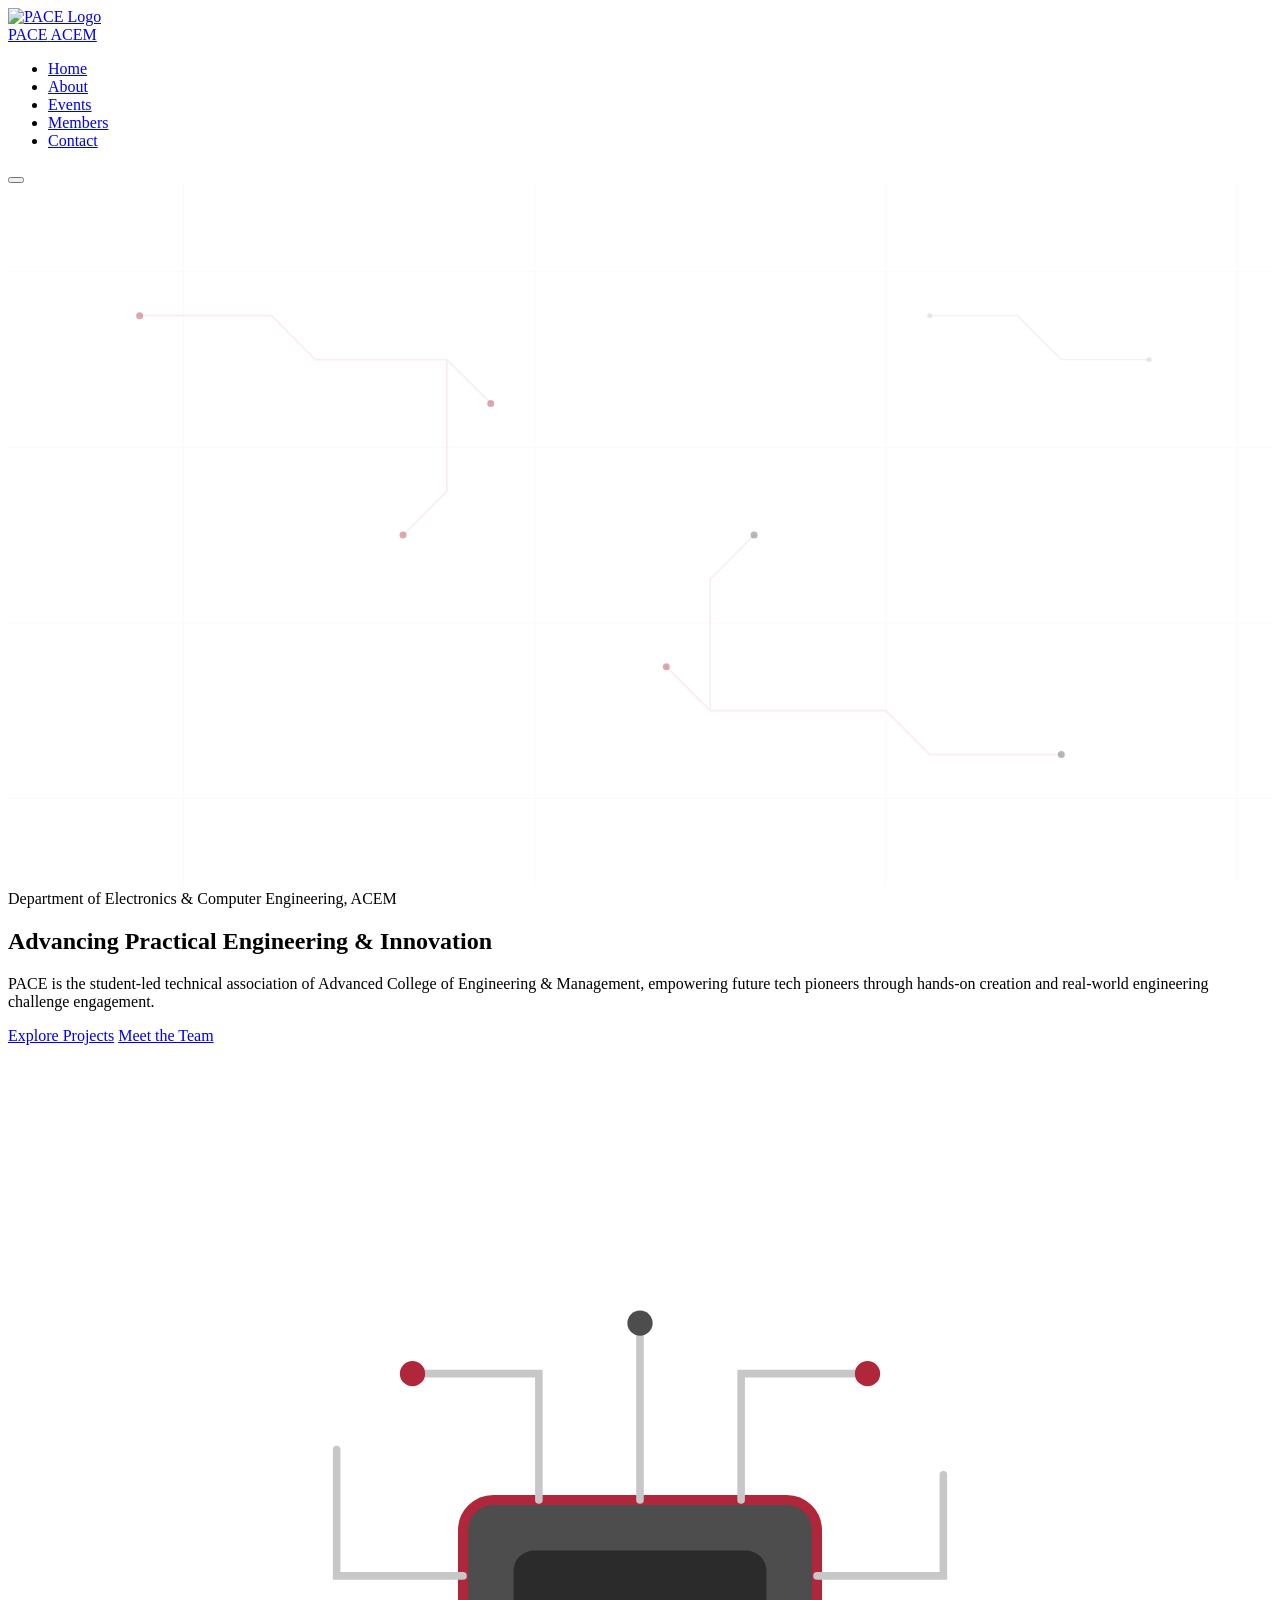
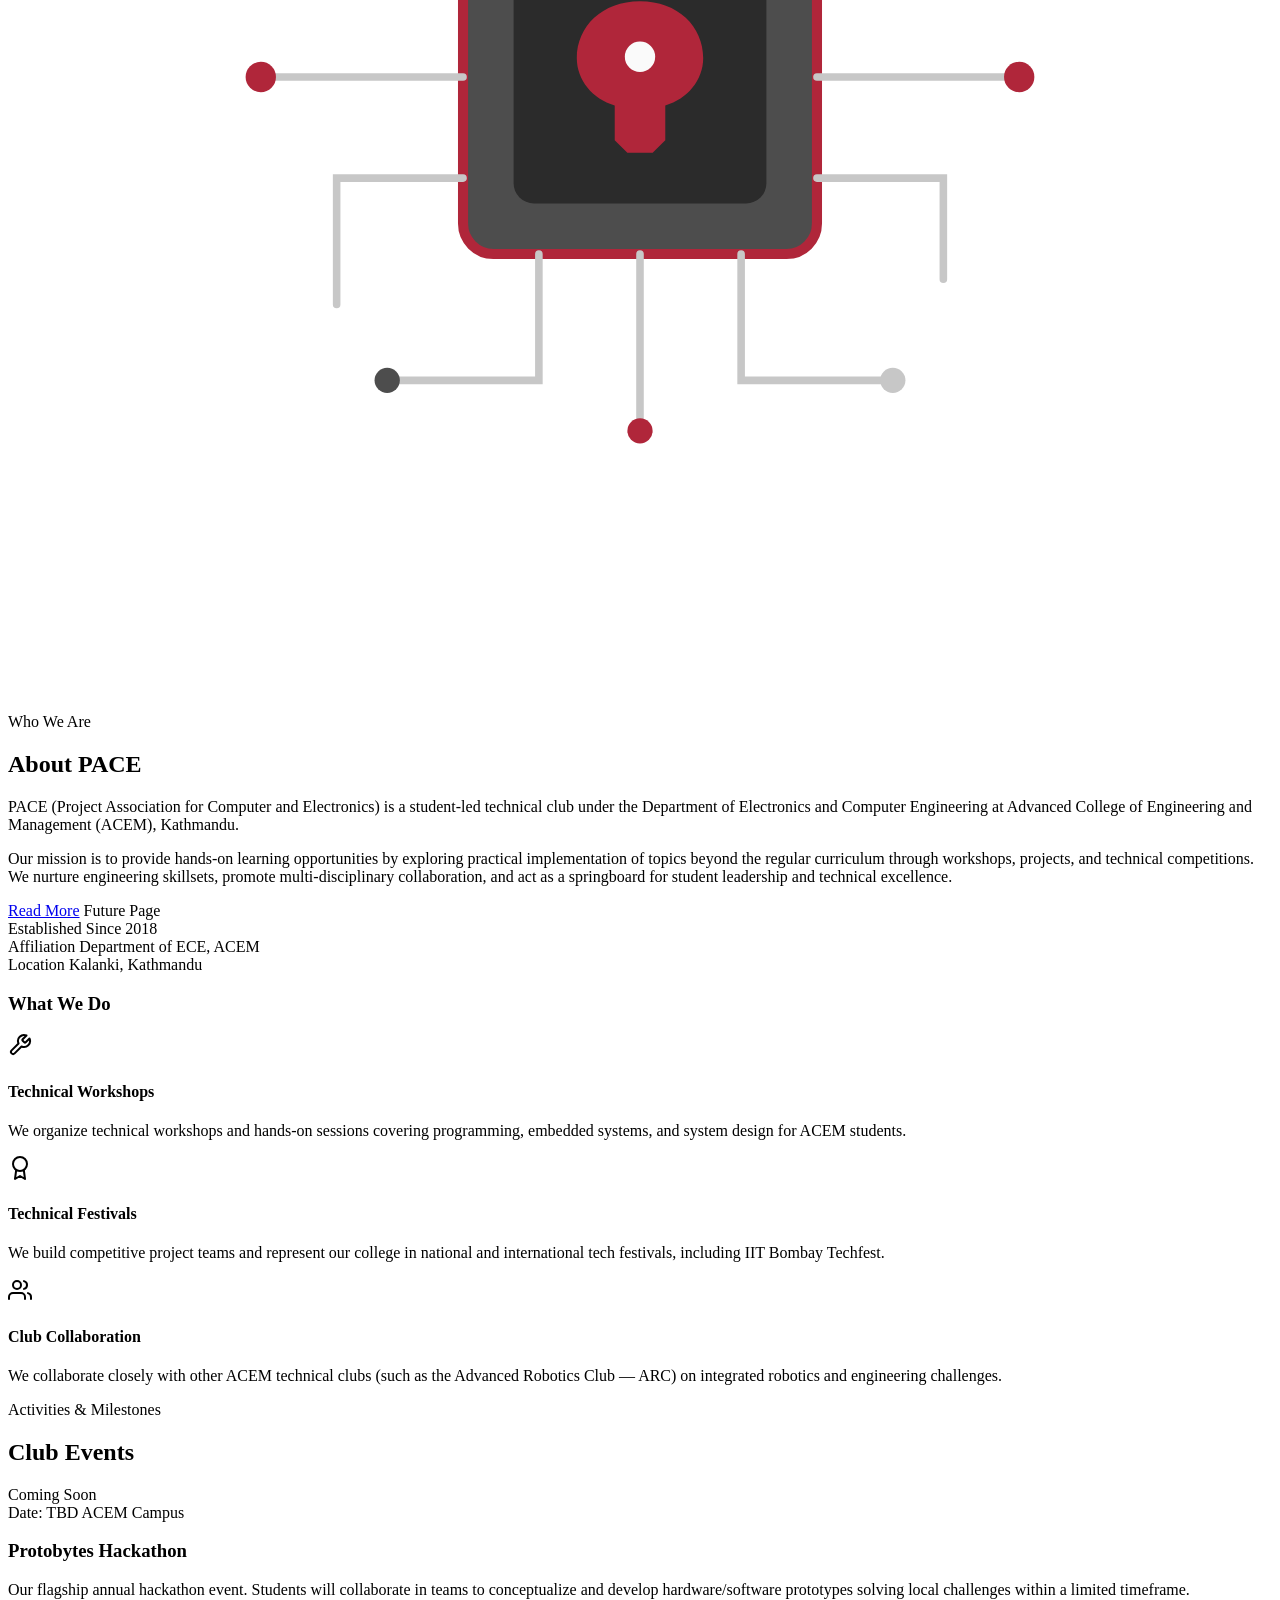
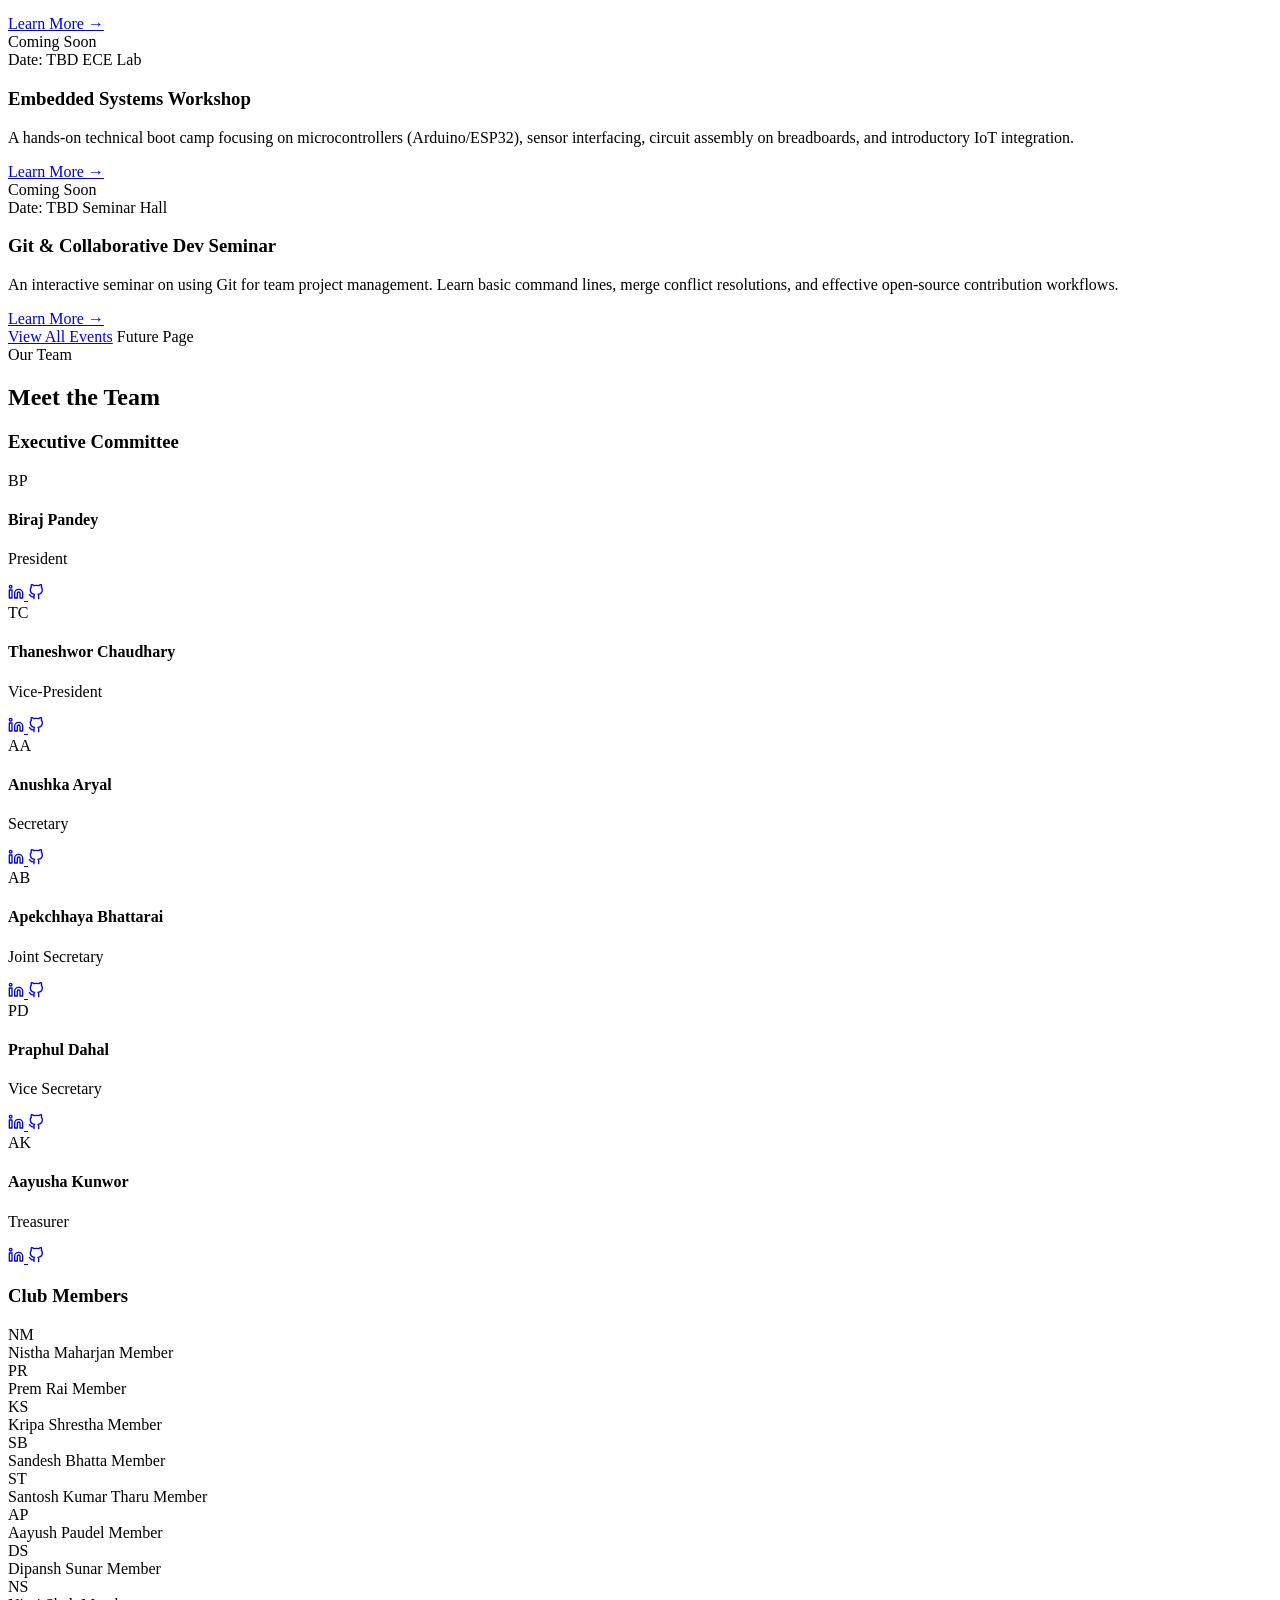
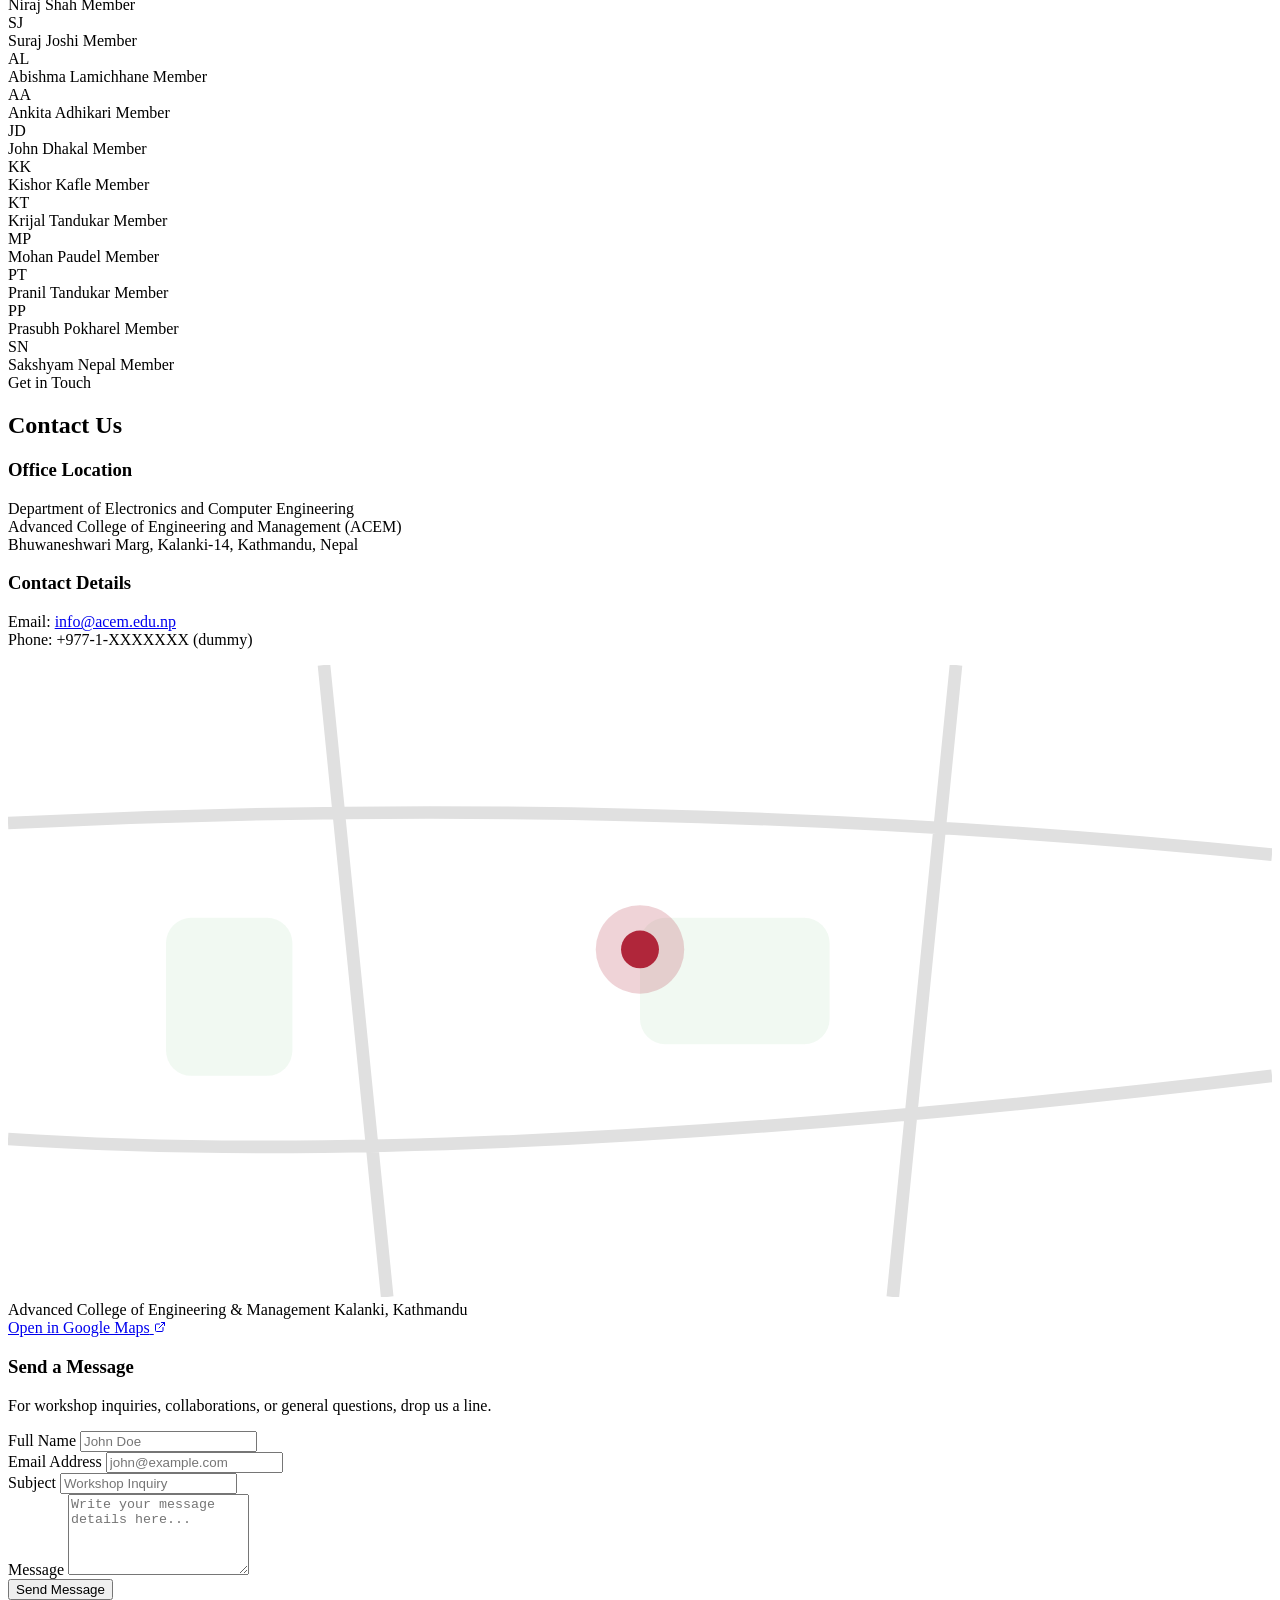
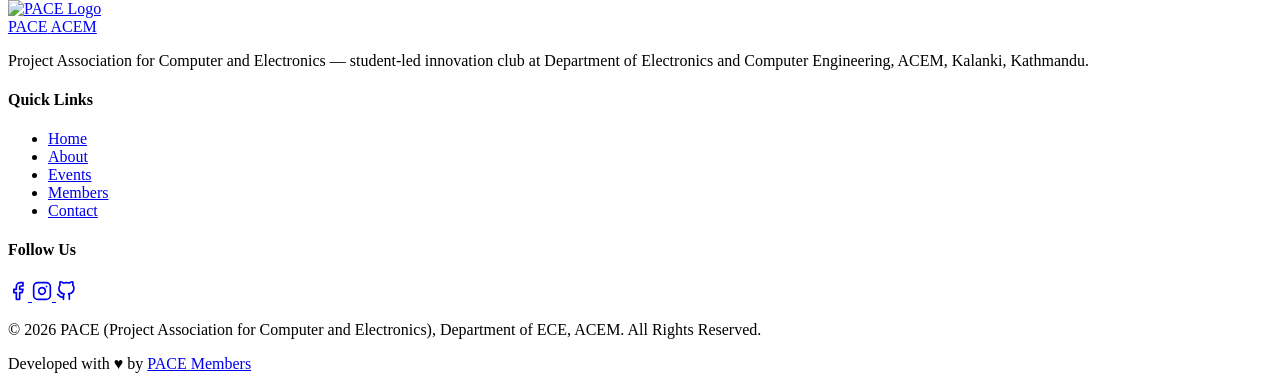
==== index.html @ cd0f7454 "placing the code at root floder" ====
<!DOCTYPE html>
<html lang="en">
<head>
  <meta charset="UTF-8">
  <meta name="viewport" content="width=device-width, initial-scale=1.0">
  <title>PACE — Project Association for Computer and Electronics | ACEM</title>
  
  <!-- SEO Meta Tags -->
  <meta name="description" content="PACE (Project Association for Computer and Electronics) is a student-led technical club under the Department of Electronics and Computer Engineering at Advanced College of Engineering and Management (ACEM), Kalanki, Kathmandu.">
  <meta name="keywords" content="PACE, ACEM, Electronics Club, Computer Club, Tribhuvan University, Engineering Nepal, Kalanki, Student Club, Technical Workshops">
  <meta name="author" content="PACE ACEM">
  
  <!-- Open Graph / Facebook -->
  <meta property="og:type" content="website">
  <meta property="og:url" content="https://acem.edu.np">
  <meta property="og:title" content="PACE — Project Association for Computer and Electronics">
  <meta property="og:description" content="Explore hands-on workshops, engineering projects, and technical competitions by PACE, the ECE student club at Advanced College of Engineering and Management.">
  
  <!-- Google Fonts -->
  <link rel="preconnect" href="https://fonts.googleapis.com">
  <link rel="preconnect" href="https://fonts.gstatic.com" crossorigin>
  <link href="https://fonts.googleapis.com/css2?family=Inter:wght@300;400;500;600;700;800&display=swap" rel="stylesheet">
  
  <!-- Stylesheets -->
  <link rel="stylesheet" href="styles.css">
</head>
<body>

  <!-- 1. Sticky Navigation -->
  <header class="navbar-header">
    <div class="nav-container">
      <a href="#home" class="nav-brand" aria-label="PACE Home">
        <img src="assests/paceofficallogo.png" alt="PACE Logo" class="nav-logo">
        <div class="brand-text">
          <span class="brand-title">PACE</span>
          <span class="brand-subtitle">ACEM</span>
        </div>
      </a>
      
      <!-- Desktop Navigation Menu -->
      <nav class="nav-menu" id="navMenu" aria-label="Main Navigation">
        <ul class="nav-list">
          <li class="nav-item"><a href="#home" class="nav-link active">Home</a></li>
          <li class="nav-item"><a href="#about" class="nav-link">About</a></li>
          <li class="nav-item"><a href="#events" class="nav-link">Events</a></li>
          <li class="nav-item"><a href="#members" class="nav-link">Members</a></li>
          <li class="nav-item"><a href="#contact" class="nav-link">Contact</a></li>
        </ul>
      </nav>

      <!-- Nav CTA & Mobile Hamburger -->
      <div class="nav-actions">
        <button class="hamburger-menu" id="hamburgerBtn" aria-expanded="false" aria-controls="navMenu" aria-label="Toggle menu">
          <span class="bar"></span>
          <span class="bar"></span>
          <span class="bar"></span>
        </button>
      </div>
    </div>
  </header>

  <main>
    <!-- 2. Hero Section -->
    <section id="home" class="hero-section">
      <!-- Subtle Circuit SVG Pattern Background -->
      <div class="hero-bg-pattern" aria-hidden="true">
        <svg xmlns="http://www.w3.org/2000/svg" viewBox="0 0 1440 800" fill="none" class="circuit-svg">
          <!-- Grid Lines -->
          <path d="M 0 100 H 1440 M 0 300 H 1440 M 0 500 H 1440 M 0 700 H 1440" stroke="rgba(77, 77, 77, 0.03)" stroke-width="1"/>
          <path d="M 200 0 V 800 M 600 0 V 800 M 1000 0 V 800 M 1400 0 V 800" stroke="rgba(77, 77, 77, 0.03)" stroke-width="1"/>
          
          <!-- Circuit Board Paths -->
          <path d="M 150 150 L 300 150 L 350 200 L 500 200 L 550 250 M 500 200 L 500 350 L 450 400" stroke="rgba(176, 38, 58, 0.08)" stroke-width="2" stroke-linecap="round"/>
          <path d="M 1200 650 L 1050 650 L 1000 600 L 800 600 L 750 550 M 800 600 L 800 450 L 850 400" stroke="rgba(176, 38, 58, 0.08)" stroke-width="2" stroke-linecap="round"/>
          <path d="M 1050 150 L 1150 150 L 1200 200 L 1300 200" stroke="rgba(77, 77, 77, 0.08)" stroke-width="1.5" stroke-linecap="round"/>
          
          <!-- Circuit Nodes (Dots) -->
          <circle cx="150" cy="150" r="4" fill="#B0263A" opacity="0.4"/>
          <circle cx="550" cy="250" r="4" fill="#B0263A" opacity="0.4"/>
          <circle cx="450" cy="400" r="4" fill="#B0263A" opacity="0.4"/>
          <circle cx="1200" cy="650" r="4" fill="#4D4D4D" opacity="0.4"/>
          <circle cx="750" cy="550" r="4" fill="#B0263A" opacity="0.4"/>
          <circle cx="850" cy="400" r="4" fill="#4D4D4D" opacity="0.4"/>
          <circle cx="1050" cy="150" r="3" fill="#C7C7C7" opacity="0.4"/>
          <circle cx="1300" cy="200" r="3" fill="#C7C7C7" opacity="0.4"/>
        </svg>
      </div>

      <div class="container hero-container">
        <div class="hero-content">
          <div class="hero-badge">Department of Electronics &amp; Computer Engineering, ACEM</div>
          <h1 class="hero-title">Advancing Practical Engineering &amp; Innovation</h1>
          <p class="hero-subtitle">PACE is the student-led technical association of Advanced College of Engineering &amp; Management, empowering future tech pioneers through hands-on creation and real-world engineering challenge engagement.</p>
          
          <div class="hero-actions">
            <a href="#events" class="btn btn-primary">Explore Projects</a>
            <a href="#members" class="btn btn-secondary">Meet the Team</a>
          </div>
        </div>
        
        <div class="hero-visual" aria-hidden="true">
          <!-- Sleek minimalist circuit element illustration -->
          <div class="circuit-board-wrapper">
            <svg viewBox="0 0 500 500" fill="none" class="interactive-circuit">
              <!-- Central chip -->
              <rect x="180" y="180" width="140" height="140" rx="12" fill="#4D4D4D" stroke="#B0263A" stroke-width="4"/>
              <rect x="200" y="200" width="100" height="100" rx="8" fill="#2B2B2B"/>
              
              <!-- Core icon (Abstract Neuron inside Chip) -->
              <path d="M 250 220 C 235 220 225 230 225 242.5 C 225 251.25 231.25 258.75 240 261.25 L 240 275 L 245 280 H 255 L 260 275 L 260 261.25 C 268.75 258.75 275 251.25 275 242.5 C 275 230 265 220 250 220 Z" fill="#B0263A"/>
              <circle cx="250" cy="242" r="6" fill="#FAFAFA"/>
              
              <!-- Pins & Connections -->
              <g stroke="#C7C7C7" stroke-width="3" stroke-linecap="round">
                <!-- Top Pins -->
                <path d="M 210 180 V 130 H 160"/>
                <path d="M 250 180 V 110"/>
                <path d="M 290 180 V 130 H 340"/>
                <!-- Bottom Pins -->
                <path d="M 210 320 V 370 H 150"/>
                <path d="M 250 320 V 390"/>
                <path d="M 290 320 V 370 H 350"/>
                <!-- Left Pins -->
                <path d="M 180 210 H 130 V 160"/>
                <path d="M 180 250 H 100"/>
                <path d="M 180 290 H 130 V 340"/>
                <!-- Right Pins -->
                <path d="M 320 210 H 370 V 170"/>
                <path d="M 320 250 H 400"/>
                <path d="M 320 290 H 370 V 330"/>
              </g>
              
              <!-- Terminal Nodes -->
              <circle cx="160" cy="130" r="5" fill="#B0263A"/>
              <circle cx="250" cy="110" r="5" fill="#4D4D4D"/>
              <circle cx="340" cy="130" r="5" fill="#B0263A"/>
              <circle cx="150" cy="370" r="5" fill="#4D4D4D"/>
              <circle cx="250" cy="390" r="5" fill="#B0263A"/>
              <circle cx="350" cy="370" r="5" fill="#C7C7C7"/>
              
              <circle cx="100" cy="250" r="6" fill="#B0263A"/>
              <circle cx="400" cy="250" r="6" fill="#B0263A"/>
            </svg>
          </div>
        </div>
      </div>
    </section>

    <!-- 3. About Section -->
    <section id="about" class="about-section">
      <div class="container">
        <div class="section-header">
          <span class="section-tag">Who We Are</span>
          <h2 class="section-title">About PACE</h2>
          <div class="section-divider"></div>
        </div>
        
        <div class="about-content">
          <div class="about-text-wrapper">
            <p class="about-lead">
              PACE (Project Association for Computer and Electronics) is a student-led technical club under the Department of Electronics and Computer Engineering at Advanced College of Engineering and Management (ACEM), Kathmandu.
            </p>
            <p class="about-body">
              Our mission is to provide hands-on learning opportunities by exploring practical implementation of topics beyond the regular curriculum through workshops, projects, and technical competitions. We nurture engineering skillsets, promote multi-disciplinary collaboration, and act as a springboard for student leadership and technical excellence.
            </p>
            <div class="about-cta-container">
              <!-- About Read More button (Future Page) -->
              <!-- TODO: wire up later to redirect to a dedicated About page -->
              <a href="#about" class="btn btn-outline disabled-placeholder" aria-label="Read more about PACE (Coming Soon)">Read More</a>
              <span class="placeholder-tag">Future Page</span>
            </div>
          </div>
          
          <div class="about-meta-box">
            <div class="meta-item">
              <span class="meta-label">Established</span>
              <span class="meta-value">Since 2018</span>
            </div>
            <div class="meta-item">
              <span class="meta-label">Affiliation</span>
              <span class="meta-value">Department of ECE, ACEM</span>
            </div>
            <div class="meta-item">
              <span class="meta-label">Location</span>
              <span class="meta-value">Kalanki, Kathmandu</span>
            </div>
          </div>
        </div>

        <h3 class="subsection-title">What We Do</h3>
        <div class="services-grid">
          <!-- Card 1 -->
          <div class="service-card">
            <div class="card-icon-wrapper" aria-hidden="true">
              <svg xmlns="http://www.w3.org/2000/svg" width="24" height="24" viewBox="0 0 24 24" fill="none" stroke="currentColor" stroke-width="2" stroke-linecap="round" stroke-linejoin="round" class="feather-tool"><path d="M14.7 6.3a1 1 0 0 0 0 1.4l1.6 1.6a1 1 0 0 0 1.4 0l3.77-3.77a6 6 0 0 1-7.94 7.94l-6.91 6.91a2.12 2.12 0 0 1-3-3l6.91-6.91a6 6 0 0 1 7.94-7.94l-3.76 3.76z"></path></svg>
            </div>
            <h4 class="service-card-title">Technical Workshops</h4>
            <p class="service-card-text">We organize technical workshops and hands-on sessions covering programming, embedded systems, and system design for ACEM students.</p>
          </div>
          
          <!-- Card 2 -->
          <div class="service-card">
            <div class="card-icon-wrapper" aria-hidden="true">
              <svg xmlns="http://www.w3.org/2000/svg" width="24" height="24" viewBox="0 0 24 24" fill="none" stroke="currentColor" stroke-width="2" stroke-linecap="round" stroke-linejoin="round" class="feather-award"><circle cx="12" cy="8" r="7"></circle><polyline points="8.21 13.89 7 23 12 20 17 23 15.79 13.88"></polyline></svg>
            </div>
            <h4 class="service-card-title">Technical Festivals</h4>
            <p class="service-card-text">We build competitive project teams and represent our college in national and international tech festivals, including IIT Bombay Techfest.</p>
          </div>
          
          <!-- Card 3 -->
          <div class="service-card">
            <div class="card-icon-wrapper" aria-hidden="true">
              <svg xmlns="http://www.w3.org/2000/svg" width="24" height="24" viewBox="0 0 24 24" fill="none" stroke="currentColor" stroke-width="2" stroke-linecap="round" stroke-linejoin="round" class="feather-users"><path d="M17 21v-2a4 4 0 0 0-4-4H5a4 4 0 0 0-4 4v2"></path><circle cx="9" cy="7" r="4"></circle><path d="M23 21v-2a4 4 0 0 0-3-3.87"></path><path d="M16 3.13a4 4 0 0 1 0 7.75"></path></svg>
            </div>
            <h4 class="service-card-title">Club Collaboration</h4>
            <p class="service-card-text">We collaborate closely with other ACEM technical clubs (such as the Advanced Robotics Club — ARC) on integrated robotics and engineering challenges.</p>
          </div>
        </div>
      </div>
    </section>

    <!-- 4. Events Section -->
    <section id="events" class="events-section">
      <div class="container">
        <div class="section-header">
          <span class="section-tag">Activities &amp; Milestones</span>
          <h2 class="section-title">Club Events</h2>
          <div class="section-divider"></div>
        </div>
        
        <div class="events-grid">
          <!-- Event 1 (Placeholder) -->
          <div class="event-card">
            <div class="event-status-tag">Coming Soon</div>
            <div class="event-card-content">
              <div class="event-meta">
                <span class="event-date">Date: TBD</span>
                <span class="event-location">ACEM Campus</span>
              </div>
              <h3 class="event-title">Protobytes Hackathon</h3>
              <p class="event-desc">Our flagship annual hackathon event. Students will collaborate in teams to conceptualize and develop hardware/software prototypes solving local challenges within a limited timeframe.</p>
              
              <!-- Event Learn More (Placeholder) -->
              <!-- TODO: wire up later -->
              <a href="#events" class="btn btn-text-link disabled-placeholder" aria-label="Learn more about Protobytes Hackathon (Coming Soon)">Learn More &rarr;</a>
            </div>
          </div>
          
          <!-- Event 2 (Placeholder) -->
          <div class="event-card">
            <div class="event-status-tag">Coming Soon</div>
            <div class="event-card-content">
              <div class="event-meta">
                <span class="event-date">Date: TBD</span>
                <span class="event-location">ECE Lab</span>
              </div>
              <h3 class="event-title">Embedded Systems Workshop</h3>
              <p class="event-desc">A hands-on technical boot camp focusing on microcontrollers (Arduino/ESP32), sensor interfacing, circuit assembly on breadboards, and introductory IoT integration.</p>
              
              <!-- Event Learn More (Placeholder) -->
              <!-- TODO: wire up later -->
              <a href="#events" class="btn btn-text-link disabled-placeholder" aria-label="Learn more about Embedded Systems Workshop (Coming Soon)">Learn More &rarr;</a>
            </div>
          </div>
          
          <!-- Event 3 (Placeholder) -->
          <div class="event-card">
            <div class="event-status-tag">Coming Soon</div>
            <div class="event-card-content">
              <div class="event-meta">
                <span class="event-date">Date: TBD</span>
                <span class="event-location">Seminar Hall</span>
              </div>
              <h3 class="event-title">Git &amp; Collaborative Dev Seminar</h3>
              <p class="event-desc">An interactive seminar on using Git for team project management. Learn basic command lines, merge conflict resolutions, and effective open-source contribution workflows.</p>
              
              <!-- Event Learn More (Placeholder) -->
              <!-- TODO: wire up later -->
              <a href="#events" class="btn btn-text-link disabled-placeholder" aria-label="Learn more about Git Seminar (Coming Soon)">Learn More &rarr;</a>
            </div>
          </div>
        </div>
        
        <div class="events-footer-cta">
          <!-- View All Events button (Future Page) -->
          <!-- TODO: wire up later to redirect to a dedicated Events page -->
          <a href="#events" class="btn btn-outline disabled-placeholder" aria-label="View all events (Coming Soon)">View All Events</a>
          <span class="placeholder-tag">Future Page</span>
        </div>
      </div>
    </section>

    <!-- 5. Members Section -->
    <section id="members" class="members-section">
      <div class="container">
        <div class="section-header">
          <span class="section-tag">Our Team</span>
          <h2 class="section-title">Meet the Team</h2>
          <div class="section-divider"></div>
        </div>

        <h3 class="team-subheading">Executive Committee</h3>
        <div class="executive-grid">
          <!-- President -->
          <div class="team-card exec-card">
            <div class="member-avatar-container">
              <!-- Styled CSS/SVG Avatar Placeholder -->
              <div class="member-avatar">BP</div>
            </div>
            <div class="member-info">
              <h4 class="member-name">Biraj Pandey</h4>
              <p class="member-role">President</p>
              <div class="member-links">
                <!-- TODO: wire up later with real links -->
                <a href="#" class="member-social-icon" aria-label="Biraj Pandey's LinkedIn">
                  <svg xmlns="http://www.w3.org/2000/svg" width="16" height="16" viewBox="0 0 24 24" fill="none" stroke="currentColor" stroke-width="2" stroke-linecap="round" stroke-linejoin="round" class="feather-linkedin"><path d="M16 8a6 6 0 0 1 6 6v7h-4v-7a2 2 0 0 0-2-2 2 2 0 0 0-2 2v7h-4v-7a6 6 0 0 1 6-6z"></path><rect x="2" y="9" width="4" height="12"></rect><circle cx="4" cy="4" r="2"></circle></svg>
                </a>
                <a href="#" class="member-social-icon" aria-label="Biraj Pandey's GitHub">
                  <svg xmlns="http://www.w3.org/2000/svg" width="16" height="16" viewBox="0 0 24 24" fill="none" stroke="currentColor" stroke-width="2" stroke-linecap="round" stroke-linejoin="round" class="feather-github"><path d="M9 19c-5 1.5-5-2.5-7-3m14 6v-3.87a3.37 3.37 0 0 0-.94-2.61c3.14-.35 6.44-1.54 6.44-7A5.44 5.44 0 0 0 20 4.77 5.07 5.07 0 0 0 19.91 1S18.73.65 16 2.48a13.38 13.38 0 0 0-7 0C6.27.65 5.09 1 5.09 1A5.07 5.07 0 0 0 5 4.77a5.44 5.44 0 0 0-1.5 3.78c0 5.42 3.3 6.61 6.44 7A3.37 3.37 0 0 0 9 18.13V22"></path></svg>
                </a>
              </div>
            </div>
          </div>
          
          <!-- Vice-President -->
          <div class="team-card exec-card">
            <div class="member-avatar-container">
              <div class="member-avatar">TC</div>
            </div>
            <div class="member-info">
              <h4 class="member-name">Thaneshwor Chaudhary</h4>
              <p class="member-role">Vice-President</p>
              <div class="member-links">
                <!-- TODO: wire up later with real links -->
                <a href="#" class="member-social-icon" aria-label="Thaneshwor Chaudhary's LinkedIn">
                  <svg xmlns="http://www.w3.org/2000/svg" width="16" height="16" viewBox="0 0 24 24" fill="none" stroke="currentColor" stroke-width="2" stroke-linecap="round" stroke-linejoin="round" class="feather-linkedin"><path d="M16 8a6 6 0 0 1 6 6v7h-4v-7a2 2 0 0 0-2-2 2 2 0 0 0-2 2v7h-4v-7a6 6 0 0 1 6-6z"></path><rect x="2" y="9" width="4" height="12"></rect><circle cx="4" cy="4" r="2"></circle></svg>
                </a>
                <a href="#" class="member-social-icon" aria-label="Thaneshwor Chaudhary's GitHub">
                  <svg xmlns="http://www.w3.org/2000/svg" width="16" height="16" viewBox="0 0 24 24" fill="none" stroke="currentColor" stroke-width="2" stroke-linecap="round" stroke-linejoin="round" class="feather-github"><path d="M9 19c-5 1.5-5-2.5-7-3m14 6v-3.87a3.37 3.37 0 0 0-.94-2.61c3.14-.35 6.44-1.54 6.44-7A5.44 5.44 0 0 0 20 4.77 5.07 5.07 0 0 0 19.91 1S18.73.65 16 2.48a13.38 13.38 0 0 0-7 0C6.27.65 5.09 1 5.09 1A5.07 5.07 0 0 0 5 4.77a5.44 5.44 0 0 0-1.5 3.78c0 5.42 3.3 6.61 6.44 7A3.37 3.37 0 0 0 9 18.13V22"></path></svg>
                </a>
              </div>
            </div>
          </div>
          
          <!-- Secretary -->
          <div class="team-card exec-card">
            <div class="member-avatar-container">
              <div class="member-avatar">AA</div>
            </div>
            <div class="member-info">
              <h4 class="member-name">Anushka Aryal</h4>
              <p class="member-role">Secretary</p>
              <div class="member-links">
                <!-- TODO: wire up later with real links -->
                <a href="#" class="member-social-icon" aria-label="Anushka Aryal's LinkedIn">
                  <svg xmlns="http://www.w3.org/2000/svg" width="16" height="16" viewBox="0 0 24 24" fill="none" stroke="currentColor" stroke-width="2" stroke-linecap="round" stroke-linejoin="round" class="feather-linkedin"><path d="M16 8a6 6 0 0 1 6 6v7h-4v-7a2 2 0 0 0-2-2 2 2 0 0 0-2 2v7h-4v-7a6 6 0 0 1 6-6z"></path><rect x="2" y="9" width="4" height="12"></rect><circle cx="4" cy="4" r="2"></circle></svg>
                </a>
                <a href="#" class="member-social-icon" aria-label="Anushka Aryal's GitHub">
                  <svg xmlns="http://www.w3.org/2000/svg" width="16" height="16" viewBox="0 0 24 24" fill="none" stroke="currentColor" stroke-width="2" stroke-linecap="round" stroke-linejoin="round" class="feather-github"><path d="M9 19c-5 1.5-5-2.5-7-3m14 6v-3.87a3.37 3.37 0 0 0-.94-2.61c3.14-.35 6.44-1.54 6.44-7A5.44 5.44 0 0 0 20 4.77 5.07 5.07 0 0 0 19.91 1S18.73.65 16 2.48a13.38 13.38 0 0 0-7 0C6.27.65 5.09 1 5.09 1A5.07 5.07 0 0 0 5 4.77a5.44 5.44 0 0 0-1.5 3.78c0 5.42 3.3 6.61 6.44 7A3.37 3.37 0 0 0 9 18.13V22"></path></svg>
                </a>
              </div>
            </div>
          </div>
          
          <!-- Joint Secretary -->
          <div class="team-card exec-card">
            <div class="member-avatar-container">
              <div class="member-avatar">AB</div>
            </div>
            <div class="member-info">
              <h4 class="member-name">Apekchhaya Bhattarai</h4>
              <p class="member-role">Joint Secretary</p>
              <div class="member-links">
                <!-- TODO: wire up later with real links -->
                <a href="#" class="member-social-icon" aria-label="Apekchhaya Bhattarai's LinkedIn">
                  <svg xmlns="http://www.w3.org/2000/svg" width="16" height="16" viewBox="0 0 24 24" fill="none" stroke="currentColor" stroke-width="2" stroke-linecap="round" stroke-linejoin="round" class="feather-linkedin"><path d="M16 8a6 6 0 0 1 6 6v7h-4v-7a2 2 0 0 0-2-2 2 2 0 0 0-2 2v7h-4v-7a6 6 0 0 1 6-6z"></path><rect x="2" y="9" width="4" height="12"></rect><circle cx="4" cy="4" r="2"></circle></svg>
                </a>
                <a href="#" class="member-social-icon" aria-label="Apekchhaya Bhattarai's GitHub">
                  <svg xmlns="http://www.w3.org/2000/svg" width="16" height="16" viewBox="0 0 24 24" fill="none" stroke="currentColor" stroke-width="2" stroke-linecap="round" stroke-linejoin="round" class="feather-github"><path d="M9 19c-5 1.5-5-2.5-7-3m14 6v-3.87a3.37 3.37 0 0 0-.94-2.61c3.14-.35 6.44-1.54 6.44-7A5.44 5.44 0 0 0 20 4.77 5.07 5.07 0 0 0 19.91 1S18.73.65 16 2.48a13.38 13.38 0 0 0-7 0C6.27.65 5.09 1 5.09 1A5.07 5.07 0 0 0 5 4.77a5.44 5.44 0 0 0-1.5 3.78c0 5.42 3.3 6.61 6.44 7A3.37 3.37 0 0 0 9 18.13V22"></path></svg>
                </a>
              </div>
            </div>
          </div>
          
          <!-- Vice Secretary -->
          <div class="team-card exec-card">
            <div class="member-avatar-container">
              <div class="member-avatar">PD</div>
            </div>
            <div class="member-info">
              <h4 class="member-name">Praphul Dahal</h4>
              <p class="member-role">Vice Secretary</p>
              <div class="member-links">
                <!-- TODO: wire up later with real links -->
                <a href="#" class="member-social-icon" aria-label="Praphul Dahal's LinkedIn">
                  <svg xmlns="http://www.w3.org/2000/svg" width="16" height="16" viewBox="0 0 24 24" fill="none" stroke="currentColor" stroke-width="2" stroke-linecap="round" stroke-linejoin="round" class="feather-linkedin"><path d="M16 8a6 6 0 0 1 6 6v7h-4v-7a2 2 0 0 0-2-2 2 2 0 0 0-2 2v7h-4v-7a6 6 0 0 1 6-6z"></path><rect x="2" y="9" width="4" height="12"></rect><circle cx="4" cy="4" r="2"></circle></svg>
                </a>
                <a href="#" class="member-social-icon" aria-label="Praphul Dahal's GitHub">
                  <svg xmlns="http://www.w3.org/2000/svg" width="16" height="16" viewBox="0 0 24 24" fill="none" stroke="currentColor" stroke-width="2" stroke-linecap="round" stroke-linejoin="round" class="feather-github"><path d="M9 19c-5 1.5-5-2.5-7-3m14 6v-3.87a3.37 3.37 0 0 0-.94-2.61c3.14-.35 6.44-1.54 6.44-7A5.44 5.44 0 0 0 20 4.77 5.07 5.07 0 0 0 19.91 1S18.73.65 16 2.48a13.38 13.38 0 0 0-7 0C6.27.65 5.09 1 5.09 1A5.07 5.07 0 0 0 5 4.77a5.44 5.44 0 0 0-1.5 3.78c0 5.42 3.3 6.61 6.44 7A3.37 3.37 0 0 0 9 18.13V22"></path></svg>
                </a>
              </div>
            </div>
          </div>
          
          <!-- Treasurer -->
          <div class="team-card exec-card">
            <div class="member-avatar-container">
              <div class="member-avatar">AK</div>
            </div>
            <div class="member-info">
              <h4 class="member-name">Aayusha Kunwor</h4>
              <p class="member-role">Treasurer</p>
              <div class="member-links">
                <!-- TODO: wire up later with real links -->
                <a href="#" class="member-social-icon" aria-label="Aayusha Kunwor's LinkedIn">
                  <svg xmlns="http://www.w3.org/2000/svg" width="16" height="16" viewBox="0 0 24 24" fill="none" stroke="currentColor" stroke-width="2" stroke-linecap="round" stroke-linejoin="round" class="feather-linkedin"><path d="M16 8a6 6 0 0 1 6 6v7h-4v-7a2 2 0 0 0-2-2 2 2 0 0 0-2 2v7h-4v-7a6 6 0 0 1 6-6z"></path><rect x="2" y="9" width="4" height="12"></rect><circle cx="4" cy="4" r="2"></circle></svg>
                </a>
                <a href="#" class="member-social-icon" aria-label="Aayusha Kunwor's GitHub">
                  <svg xmlns="http://www.w3.org/2000/svg" width="16" height="16" viewBox="0 0 24 24" fill="none" stroke="currentColor" stroke-width="2" stroke-linecap="round" stroke-linejoin="round" class="feather-github"><path d="M9 19c-5 1.5-5-2.5-7-3m14 6v-3.87a3.37 3.37 0 0 0-.94-2.61c3.14-.35 6.44-1.54 6.44-7A5.44 5.44 0 0 0 20 4.77 5.07 5.07 0 0 0 19.91 1S18.73.65 16 2.48a13.38 13.38 0 0 0-7 0C6.27.65 5.09 1 5.09 1A5.07 5.07 0 0 0 5 4.77a5.44 5.44 0 0 0-1.5 3.78c0 5.42 3.3 6.61 6.44 7A3.37 3.37 0 0 0 9 18.13V22"></path></svg>
                </a>
              </div>
            </div>
          </div>
        </div>

        <h3 class="team-subheading">Club Members</h3>
        <div class="members-grid">
          <!-- Member 1 -->
          <div class="member-card-small">
            <span class="member-initials">NM</span>
            <div class="member-details-small">
              <span class="member-name-small">Nistha Maharjan</span>
              <span class="member-role-small">Member</span>
            </div>
          </div>
          <!-- Member 2 -->
          <div class="member-card-small">
            <span class="member-initials">PR</span>
            <div class="member-details-small">
              <span class="member-name-small">Prem Rai</span>
              <span class="member-role-small">Member</span>
            </div>
          </div>
          <!-- Member 3 -->
          <div class="member-card-small">
            <span class="member-initials">KS</span>
            <div class="member-details-small">
              <span class="member-name-small">Kripa Shrestha</span>
              <span class="member-role-small">Member</span>
            </div>
          </div>
          <!-- Member 4 -->
          <div class="member-card-small">
            <span class="member-initials">SB</span>
            <div class="member-details-small">
              <span class="member-name-small">Sandesh Bhatta</span>
              <span class="member-role-small">Member</span>
            </div>
          </div>
          <!-- Member 5 -->
          <div class="member-card-small">
            <span class="member-initials">ST</span>
            <div class="member-details-small">
              <span class="member-name-small">Santosh Kumar Tharu</span>
              <span class="member-role-small">Member</span>
            </div>
          </div>
          <!-- Member 6 -->
          <div class="member-card-small">
            <span class="member-initials">AP</span>
            <div class="member-details-small">
              <span class="member-name-small">Aayush Paudel</span>
              <span class="member-role-small">Member</span>
            </div>
          </div>
          <!-- Member 7 -->
          <div class="member-card-small">
            <span class="member-initials">DS</span>
            <div class="member-details-small">
              <span class="member-name-small">Dipansh Sunar</span>
              <span class="member-role-small">Member</span>
            </div>
          </div>
          <!-- Member 8 -->
          <div class="member-card-small">
            <span class="member-initials">NS</span>
            <div class="member-details-small">
              <span class="member-name-small">Niraj Shah</span>
              <span class="member-role-small">Member</span>
            </div>
          </div>
          <!-- Member 9 -->
          <div class="member-card-small">
            <span class="member-initials">SJ</span>
            <div class="member-details-small">
              <span class="member-name-small">Suraj Joshi</span>
              <span class="member-role-small">Member</span>
            </div>
          </div>
          <!-- Member 10 -->
          <div class="member-card-small">
            <span class="member-initials">AL</span>
            <div class="member-details-small">
              <span class="member-name-small">Abishma Lamichhane</span>
              <span class="member-role-small">Member</span>
            </div>
          </div>
          <!-- Member 11 -->
          <div class="member-card-small">
            <span class="member-initials">AA</span>
            <div class="member-details-small">
              <span class="member-name-small">Ankita Adhikari</span>
              <span class="member-role-small">Member</span>
            </div>
          </div>
          <!-- Member 12 -->
          <div class="member-card-small">
            <span class="member-initials">JD</span>
            <div class="member-details-small">
              <span class="member-name-small">John Dhakal</span>
              <span class="member-role-small">Member</span>
            </div>
          </div>
          <!-- Member 13 -->
          <div class="member-card-small">
            <span class="member-initials">KK</span>
            <div class="member-details-small">
              <span class="member-name-small">Kishor Kafle</span>
              <span class="member-role-small">Member</span>
            </div>
          </div>
          <!-- Member 14 -->
          <div class="member-card-small">
            <span class="member-initials">KT</span>
            <div class="member-details-small">
              <span class="member-name-small">Krijal Tandukar</span>
              <span class="member-role-small">Member</span>
            </div>
          </div>
          <!-- Member 15 -->
          <div class="member-card-small">
            <span class="member-initials">MP</span>
            <div class="member-details-small">
              <span class="member-name-small">Mohan Paudel</span>
              <span class="member-role-small">Member</span>
            </div>
          </div>
          <!-- Member 16 -->
          <div class="member-card-small">
            <span class="member-initials">PT</span>
            <div class="member-details-small">
              <span class="member-name-small">Pranil Tandukar</span>
              <span class="member-role-small">Member</span>
            </div>
          </div>
          <!-- Member 17 -->
          <div class="member-card-small">
            <span class="member-initials">PP</span>
            <div class="member-details-small">
              <span class="member-name-small">Prasubh Pokharel</span>
              <span class="member-role-small">Member</span>
            </div>
          </div>
          <!-- Member 18 -->
          <div class="member-card-small">
            <span class="member-initials">SN</span>
            <div class="member-details-small">
              <span class="member-name-small">Sakshyam Nepal</span>
              <span class="member-role-small">Member</span>
            </div>
          </div>
        </div>
      </div>
    </section>

    <!-- 6. Contact & Membership Section -->
    <section id="contact" class="contact-section">
      <div class="container">
        <div class="section-header">
          <span class="section-tag">Get in Touch</span>
          <h2 class="section-title">Contact Us</h2>
          <div class="section-divider"></div>
        </div>

        <div class="contact-layout">
          <!-- Left Column: Contact info & static note -->
          <div class="contact-info-panel">
            <div class="info-block">
              <h3>Office Location</h3>
              <p>Department of Electronics and Computer Engineering<br>
              Advanced College of Engineering and Management (ACEM)<br>
              Bhuwaneshwari Marg, Kalanki-14, Kathmandu, Nepal</p>
            </div>
            
            <div class="info-block">
              <h3>Contact Details</h3>
              <p>Email: <a href="mailto:info@acem.edu.np" class="contact-link">info@acem.edu.np</a><br>
              Phone: <span class="phone-placeholder">+977-1-XXXXXXX</span> <span class="placeholder-label">(dummy)</span></p>
            </div>

            <!-- Sleek Static Map Placeholder -->
            <div class="map-placeholder-box">
              <div class="map-visual-simulation" aria-hidden="true">
                <!-- Abstract map grids -->
                <svg viewBox="0 0 400 200" fill="none" class="simulated-map-svg">
                  <!-- Roads -->
                  <path d="M 0 50 Q 200 40 400 60 M 0 150 Q 150 160 400 130 M 100 0 L 120 200 M 300 0 L 280 200" stroke="#E0E0E0" stroke-width="4"/>
                  <!-- Rivers or green patches -->
                  <rect x="200" y="80" width="60" height="40" rx="8" fill="#E8F5E9" opacity="0.6"/>
                  <rect x="50" y="80" width="40" height="50" rx="8" fill="#E8F5E9" opacity="0.6"/>
                  
                  <!-- College Marker Pin -->
                  <g class="map-pin-group">
                    <circle cx="200" cy="90" r="14" fill="#B0263A" opacity="0.2"/>
                    <circle cx="200" cy="90" r="6" fill="#B0263A"/>
                  </g>
                </svg>
                <div class="map-overlay-info">
                  <span class="map-location-title">Advanced College of Engineering &amp; Management</span>
                  <span class="map-location-coords">Kalanki, Kathmandu</span>
                </div>
              </div>
              <div class="map-cta-bar">
                <a href="https://www.google.com/maps/search/?api=1&query=Advanced+College+of+Engineering+and+Management+Kalanki+Kathmandu" target="_blank" rel="noopener noreferrer" class="btn btn-sm btn-outline map-external-link">
                  <span>Open in Google Maps</span>
                  <svg xmlns="http://www.w3.org/2000/svg" width="12" height="12" viewBox="0 0 24 24" fill="none" stroke="currentColor" stroke-width="2" stroke-linecap="round" stroke-linejoin="round" class="feather-external-link"><path d="M18 13v6a2 2 0 0 1-2 2H5a2 2 0 0 1-2-2V8a2 2 0 0 1 2-2h6"></path><polyline points="15 3 21 3 21 9"></polyline><line x1="10" y1="14" x2="21" y2="3"></line></svg>
                </a>
              </div>
            </div>
          </div>
          
          <!-- Right Column: Static Contact Form -->
          <div class="contact-form-panel">
            <h3 class="form-title">Send a Message</h3>
            <p class="form-subtitle">For workshop inquiries, collaborations, or general questions, drop us a line.</p>
            
            <form id="contactForm" class="contact-form" action="#" method="POST" onsubmit="event.preventDefault(); alert('Notice: Frontend only. Form submission is a placeholder.');">
              <div class="form-group">
                <label for="form-name">Full Name</label>
                <input type="text" id="form-name" name="name" required placeholder="John Doe">
              </div>
              
              <div class="form-group">
                <label for="form-email">Email Address</label>
                <input type="email" id="form-email" name="email" required placeholder="john@example.com">
              </div>
              
              <div class="form-group">
                <label for="form-subject">Subject</label>
                <input type="text" id="form-subject" name="subject" required placeholder="Workshop Inquiry">
              </div>
              
              <div class="form-group">
                <label for="form-message">Message</label>
                <textarea id="form-message" name="message" rows="5" required placeholder="Write your message details here..."></textarea>
              </div>
              
              <!-- Form Submit (Static / Wire up later) -->
              <!-- TODO: wire up later (e.g. Formspree, EmailJS or backend API) -->
              <button type="submit" class="btn btn-primary btn-block form-submit-btn">Send Message</button>
            </form>
          </div>
        </div>
      </div>
    </section>
  </main>

  <!-- 7. Footer -->
  <footer class="footer">
    <div class="container footer-container">
      <div class="footer-brand-section">
        <a href="#home" class="footer-logo-wrapper" aria-label="PACE Home">
          <img src="assests/paceofficallogo.png" alt="PACE Logo" class="footer-logo">
          <div class="footer-logo-text">
            <span class="footer-logo-title">PACE</span>
            <span class="footer-logo-subtitle">ACEM</span>
          </div>
        </a>
        <p class="footer-desc">Project Association for Computer and Electronics — student-led innovation club at Department of Electronics and Computer Engineering, ACEM, Kalanki, Kathmandu.</p>
      </div>
      
      <div class="footer-nav-section">
        <h4 class="footer-heading">Quick Links</h4>
        <ul class="footer-links-list">
          <li><a href="#home">Home</a></li>
          <li><a href="#about">About</a></li>
          <li><a href="#events">Events</a></li>
          <li><a href="#members">Members</a></li>
          <li><a href="#contact">Contact</a></li>
        </ul>
      </div>
      
      <div class="footer-social-section">
        <h4 class="footer-heading">Follow Us</h4>
        <div class="social-icons-wrapper">
          <!-- Facebook -->
          <a href="https://www.facebook.com/" target="_blank" rel="noopener noreferrer" class="social-icon-btn" aria-label="Facebook">
            <svg xmlns="http://www.w3.org/2000/svg" width="20" height="20" viewBox="0 0 24 24" fill="none" stroke="currentColor" stroke-width="2" stroke-linecap="round" stroke-linejoin="round" class="feather-facebook"><path d="M18 2h-3a5 5 0 0 0-5 5v3H7v4h3v8h4v-8h3l1-4h-4V7a1 1 0 0 1 1-1h3z"></path></svg>
          </a>
          <!-- Instagram -->
          <a href="https://www.instagram.com/pace_acem/" target="_blank" rel="noopener noreferrer" class="social-icon-btn" aria-label="Instagram">
            <svg xmlns="http://www.w3.org/2000/svg" width="20" height="20" viewBox="0 0 24 24" fill="none" stroke="currentColor" stroke-width="2" stroke-linecap="round" stroke-linejoin="round" class="feather-instagram"><rect x="2" y="2" width="20" height="20" rx="5" ry="5"></rect><path d="M16 11.37A4 4 0 1 1 12.63 8 4 4 0 0 1 16 11.37z"></path><line x1="17.5" y1="6.5" x2="17.51" y2="6.5"></line></svg>
          </a>
          <!-- GitHub -->
          <a href="https://github.com/" target="_blank" rel="noopener noreferrer" class="social-icon-btn" aria-label="GitHub">
            <svg xmlns="http://www.w3.org/2000/svg" width="20" height="20" viewBox="0 0 24 24" fill="none" stroke="currentColor" stroke-width="2" stroke-linecap="round" stroke-linejoin="round" class="feather-github"><path d="M9 19c-5 1.5-5-2.5-7-3m14 6v-3.87a3.37 3.37 0 0 0-.94-2.61c3.14-.35 6.44-1.54 6.44-7A5.44 5.44 0 0 0 20 4.77 5.07 5.07 0 0 0 19.91 1S18.73.65 16 2.48a13.38 13.38 0 0 0-7 0C6.27.65 5.09 1 5.09 1A5.07 5.07 0 0 0 5 4.77a5.44 5.44 0 0 0-1.5 3.78c0 5.42 3.3 6.61 6.44 7A3.37 3.37 0 0 0 9 18.13V22"></path></svg>
          </a>
        </div>
      </div>
    </div>
    
    <div class="footer-bottom">
      <div class="container footer-bottom-container">
        <p class="copyright-text">&copy; 2026 PACE (Project Association for Computer and Electronics), Department of ECE, ACEM. All Rights Reserved.</p>
        <p class="credit-text">Developed with <span class="heart-icon">&hearts;</span> by <a href="#members" class="credit-link">PACE Members</a></p>
      </div>
    </div>
  </footer>

  <!-- Scripts -->
  <script src="script.js"></script>
</body>
</html>
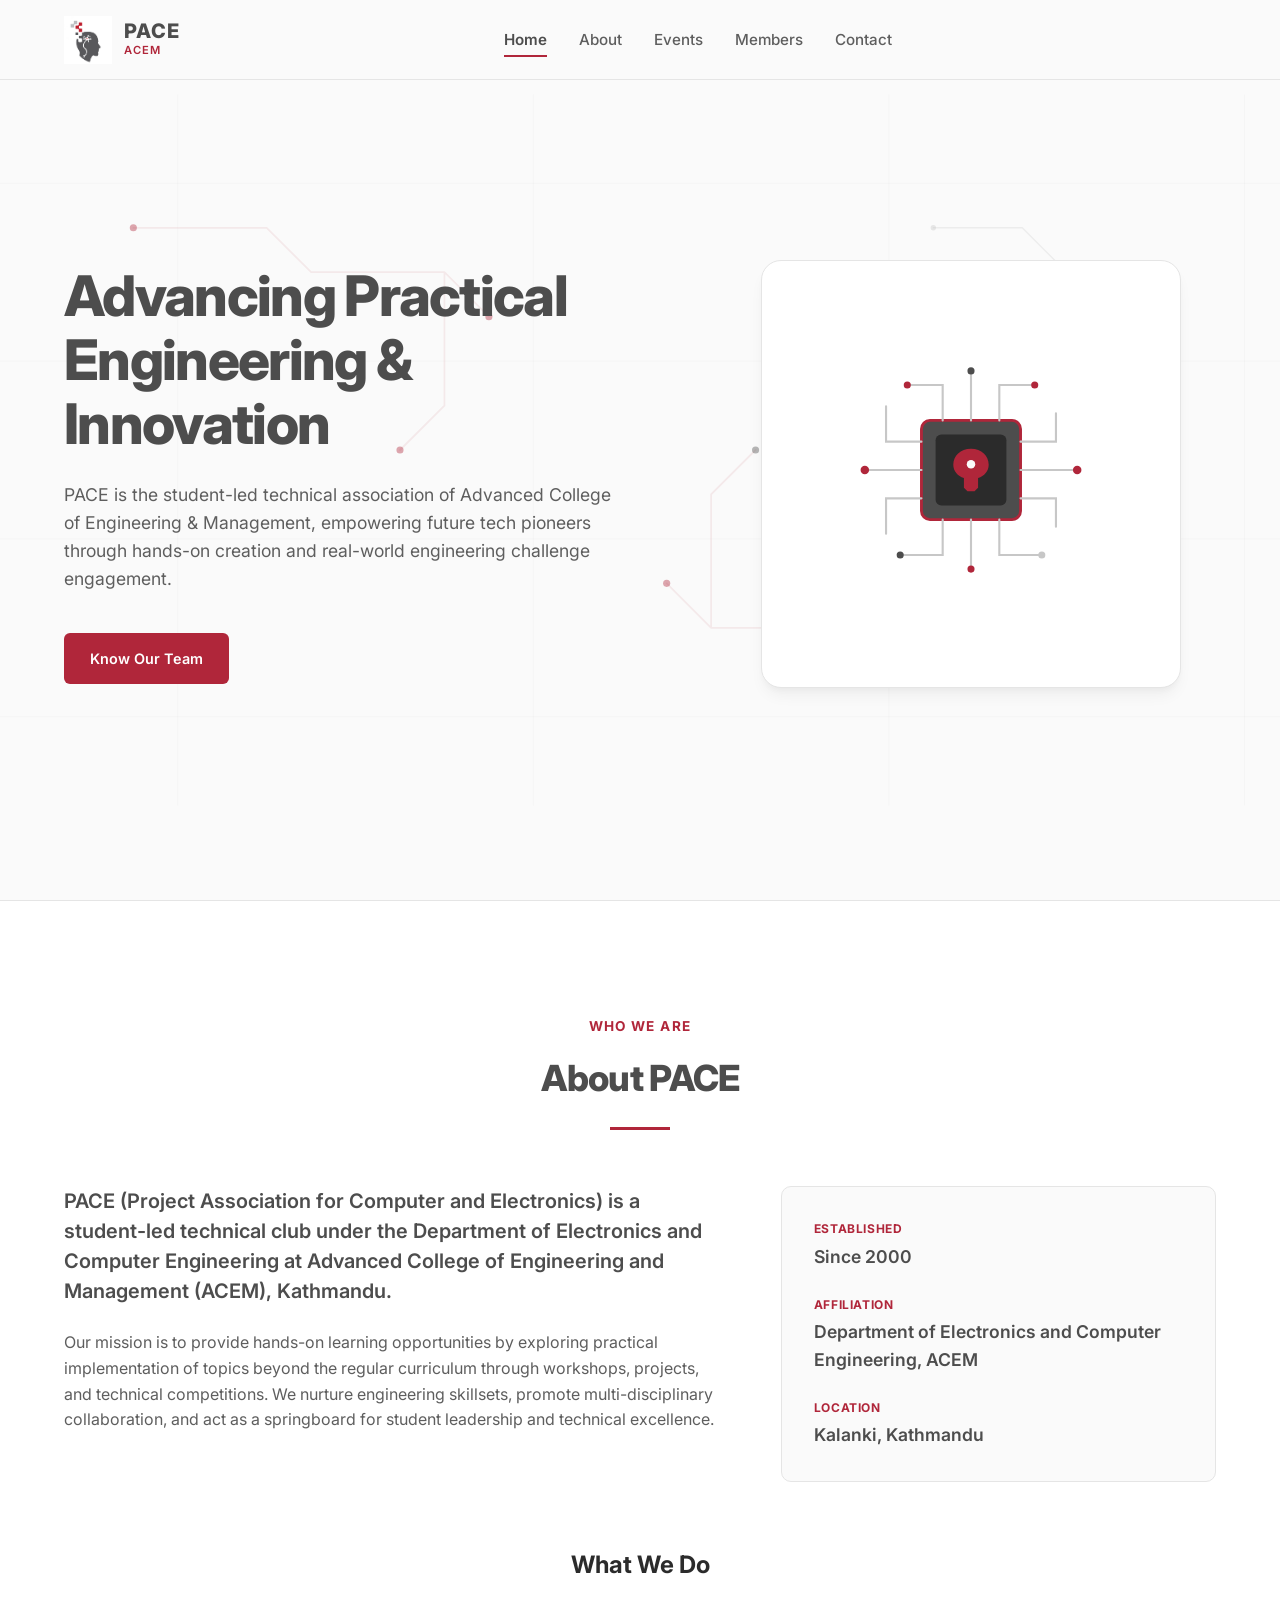
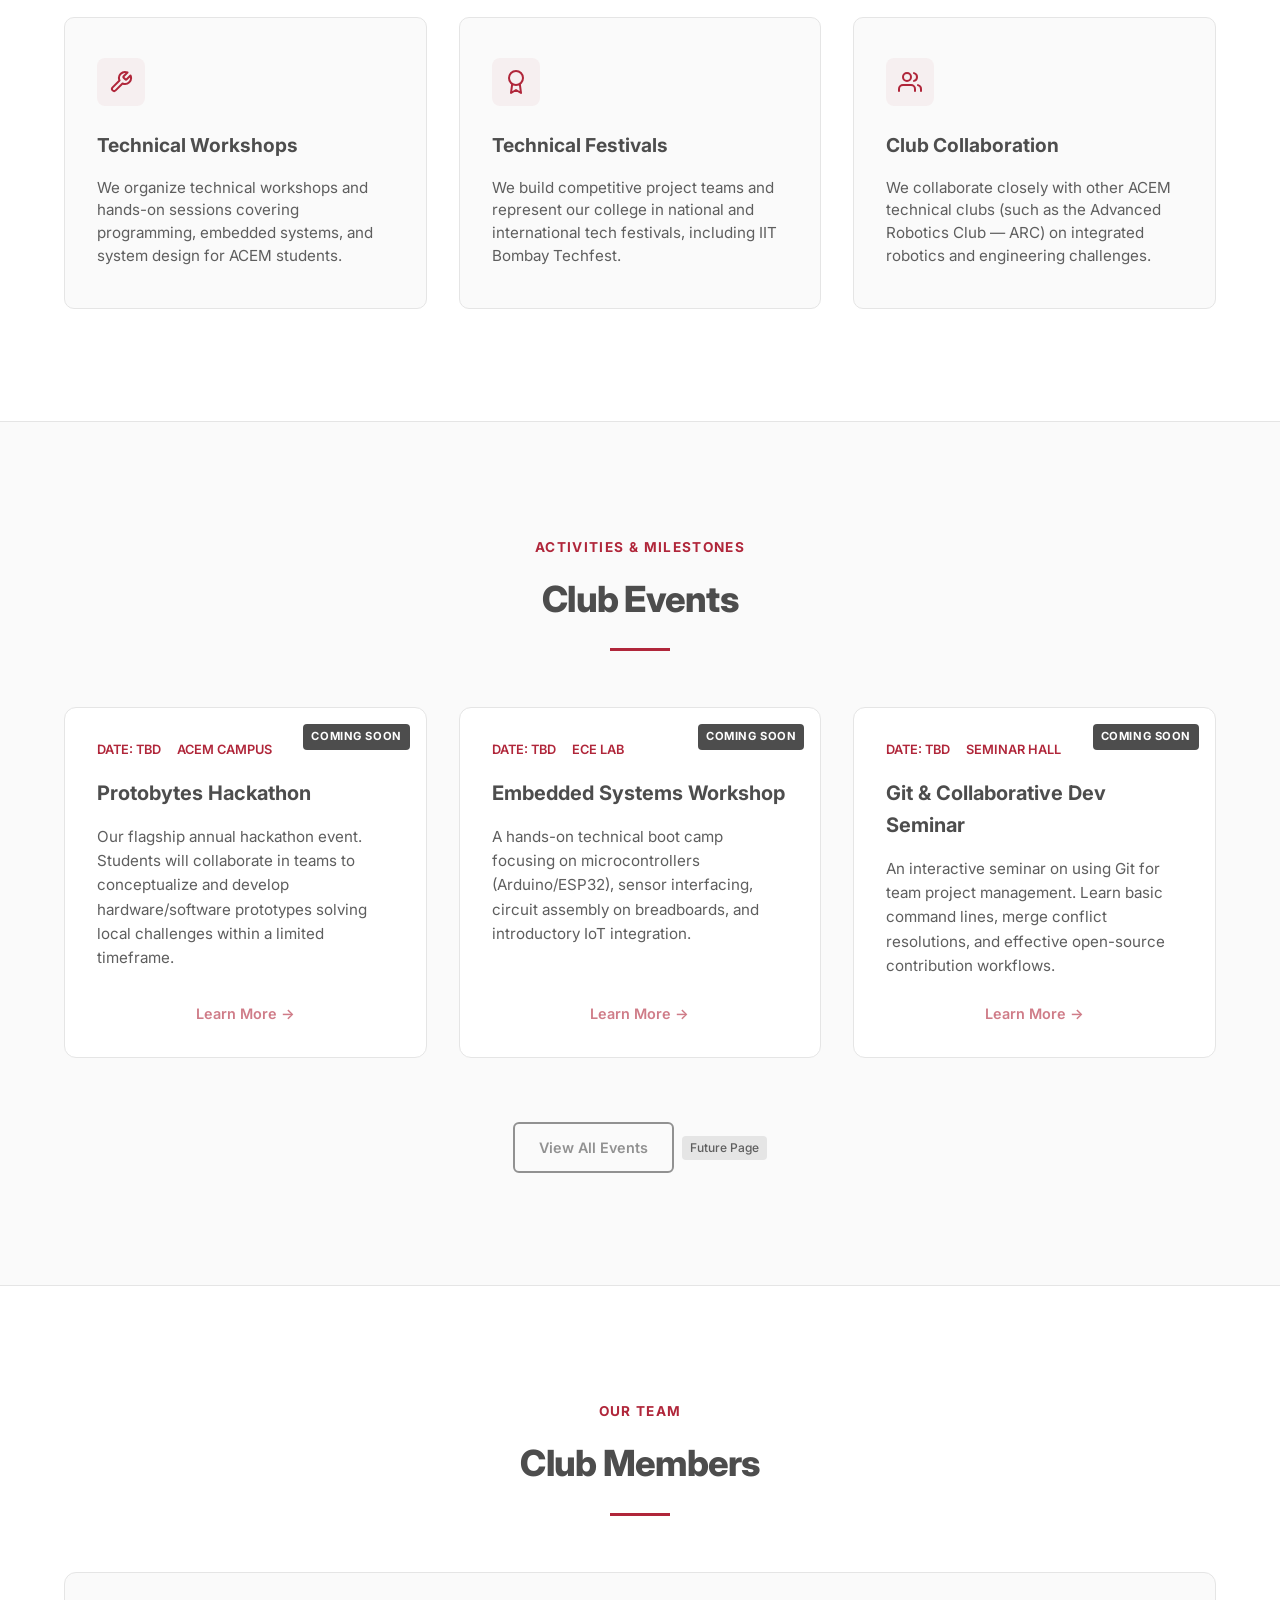
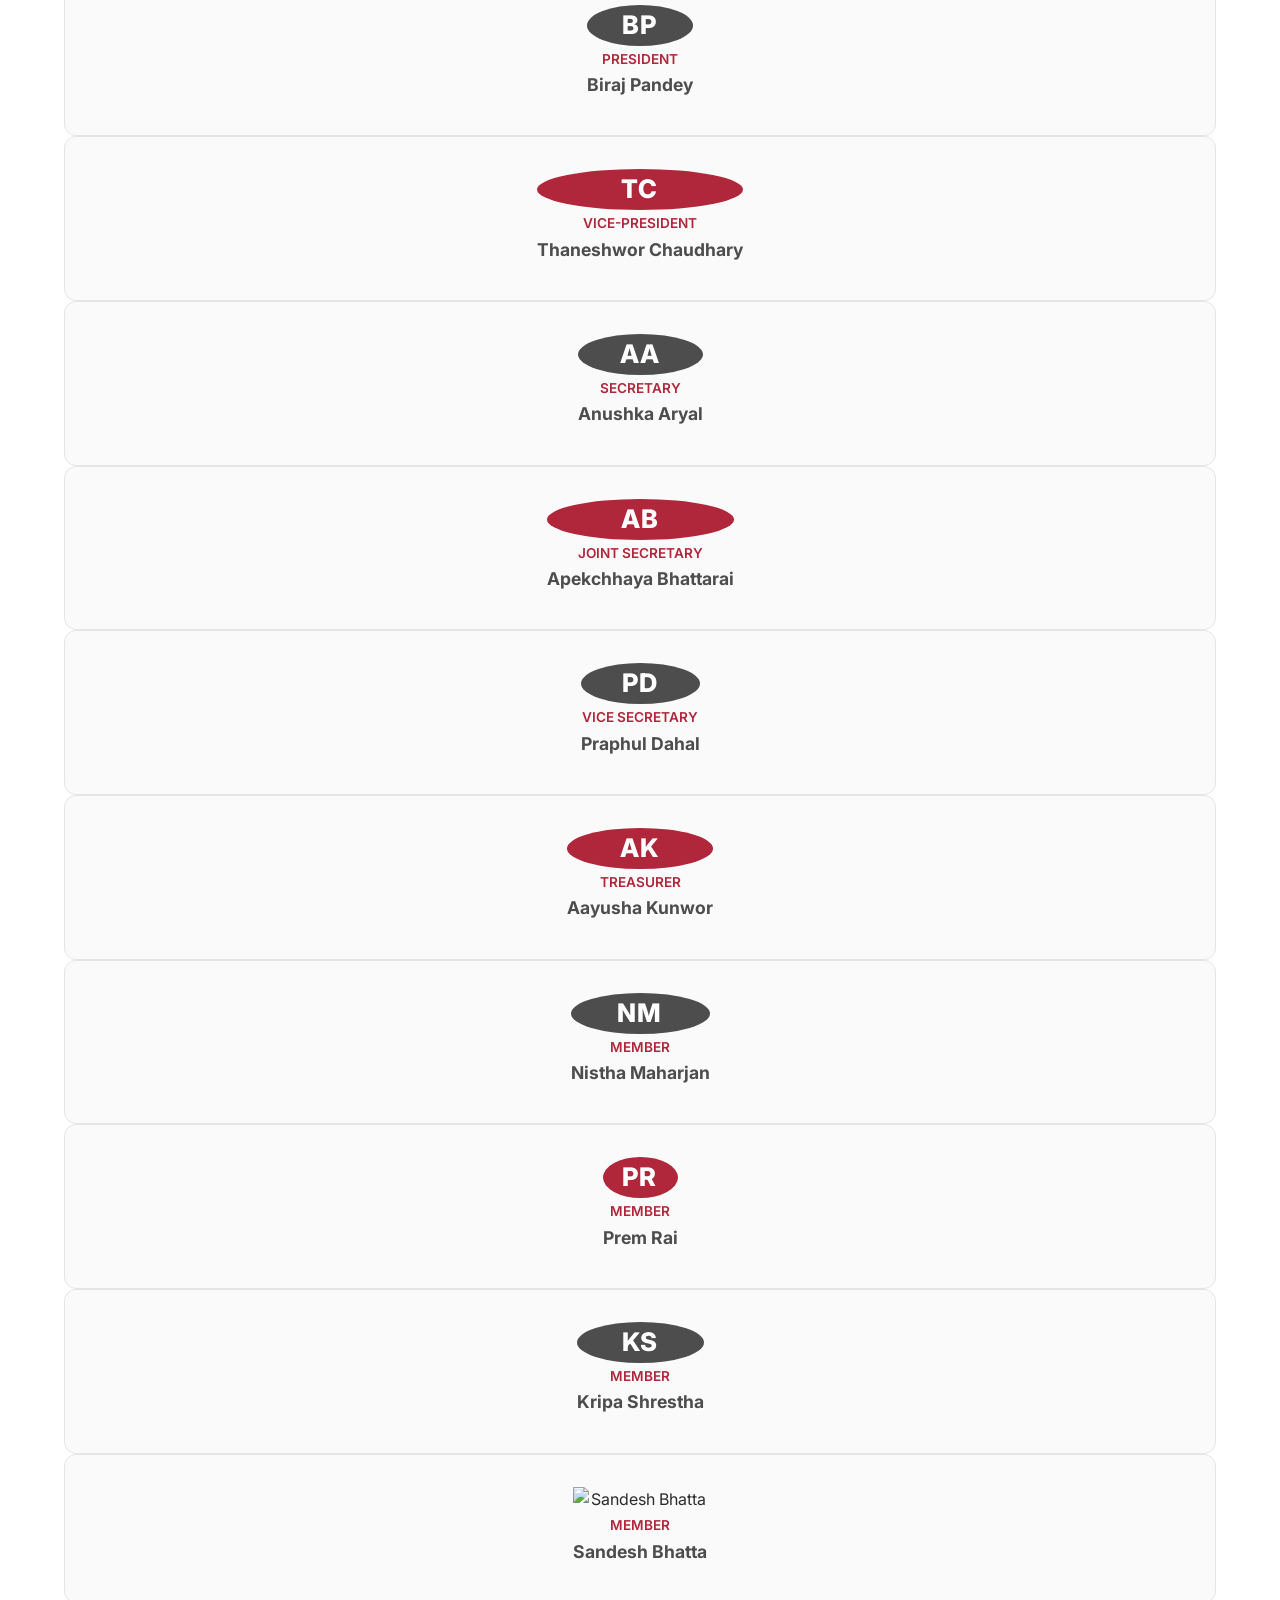
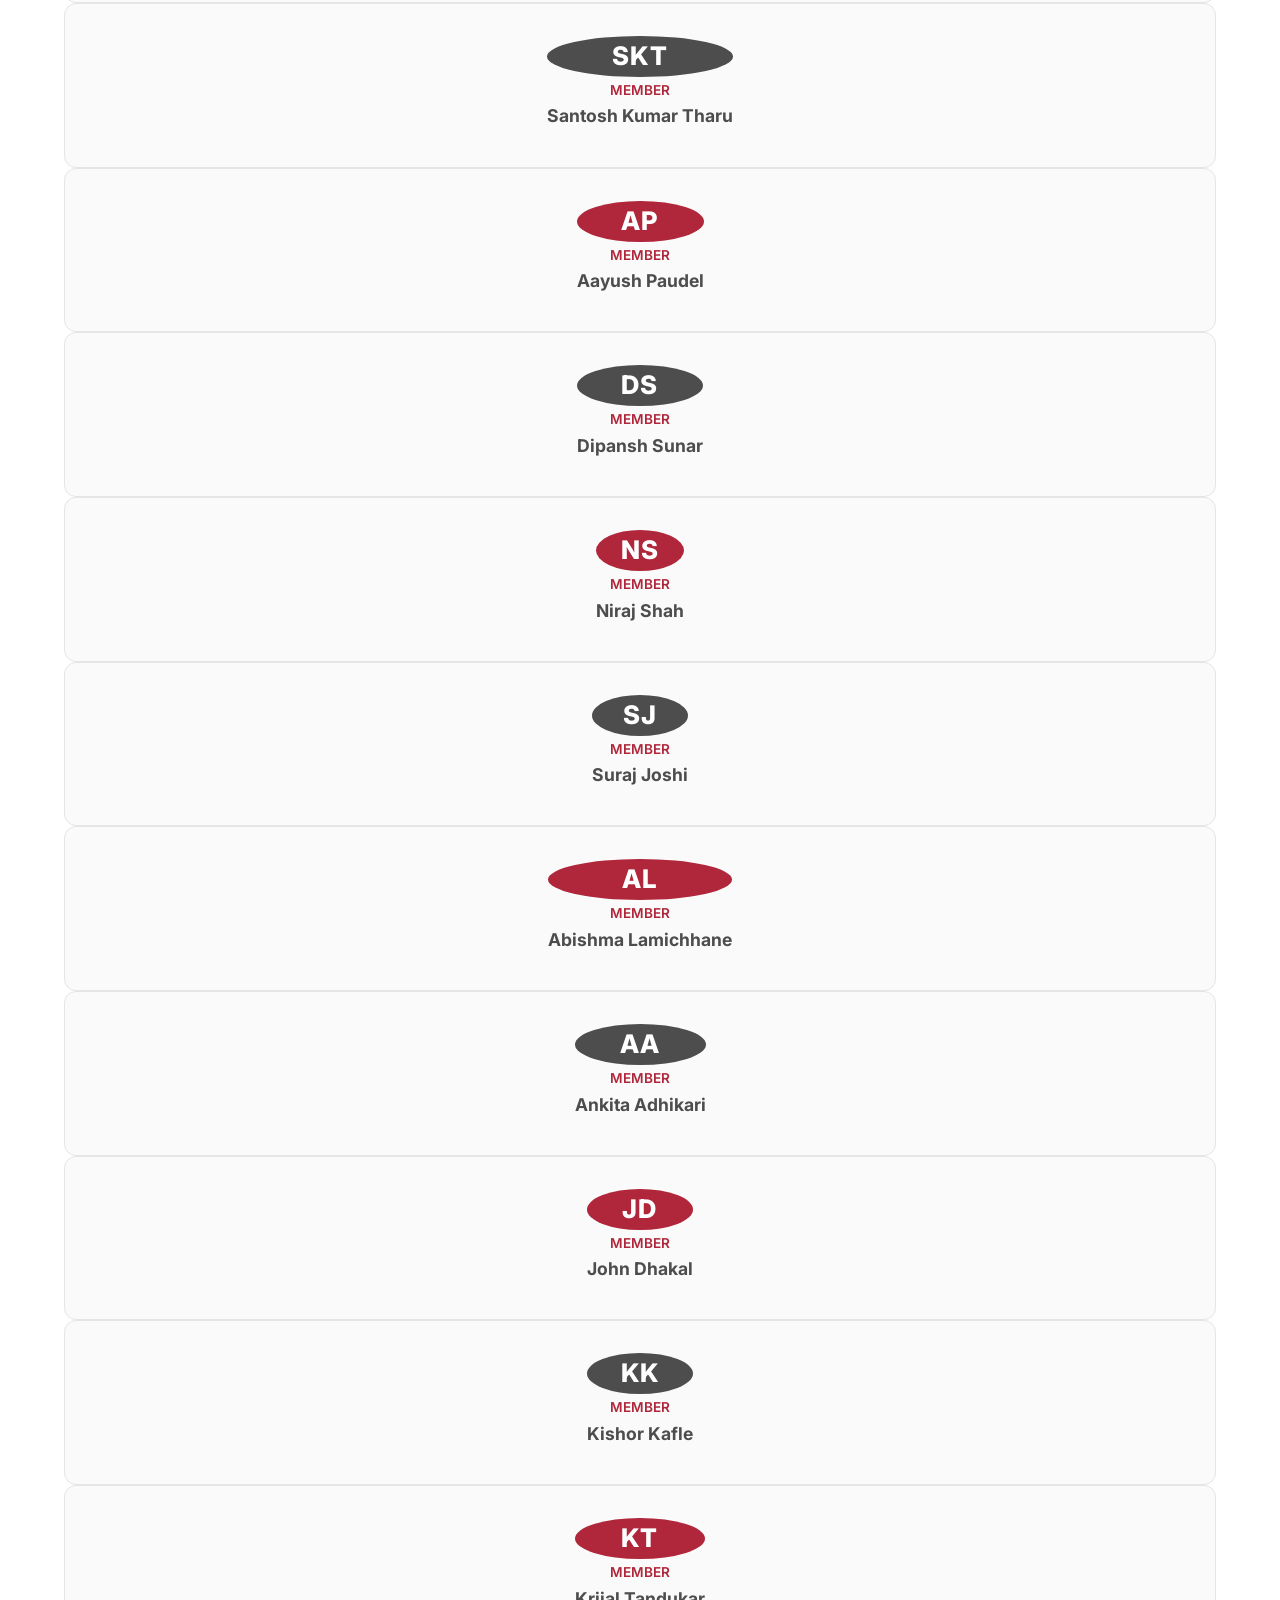
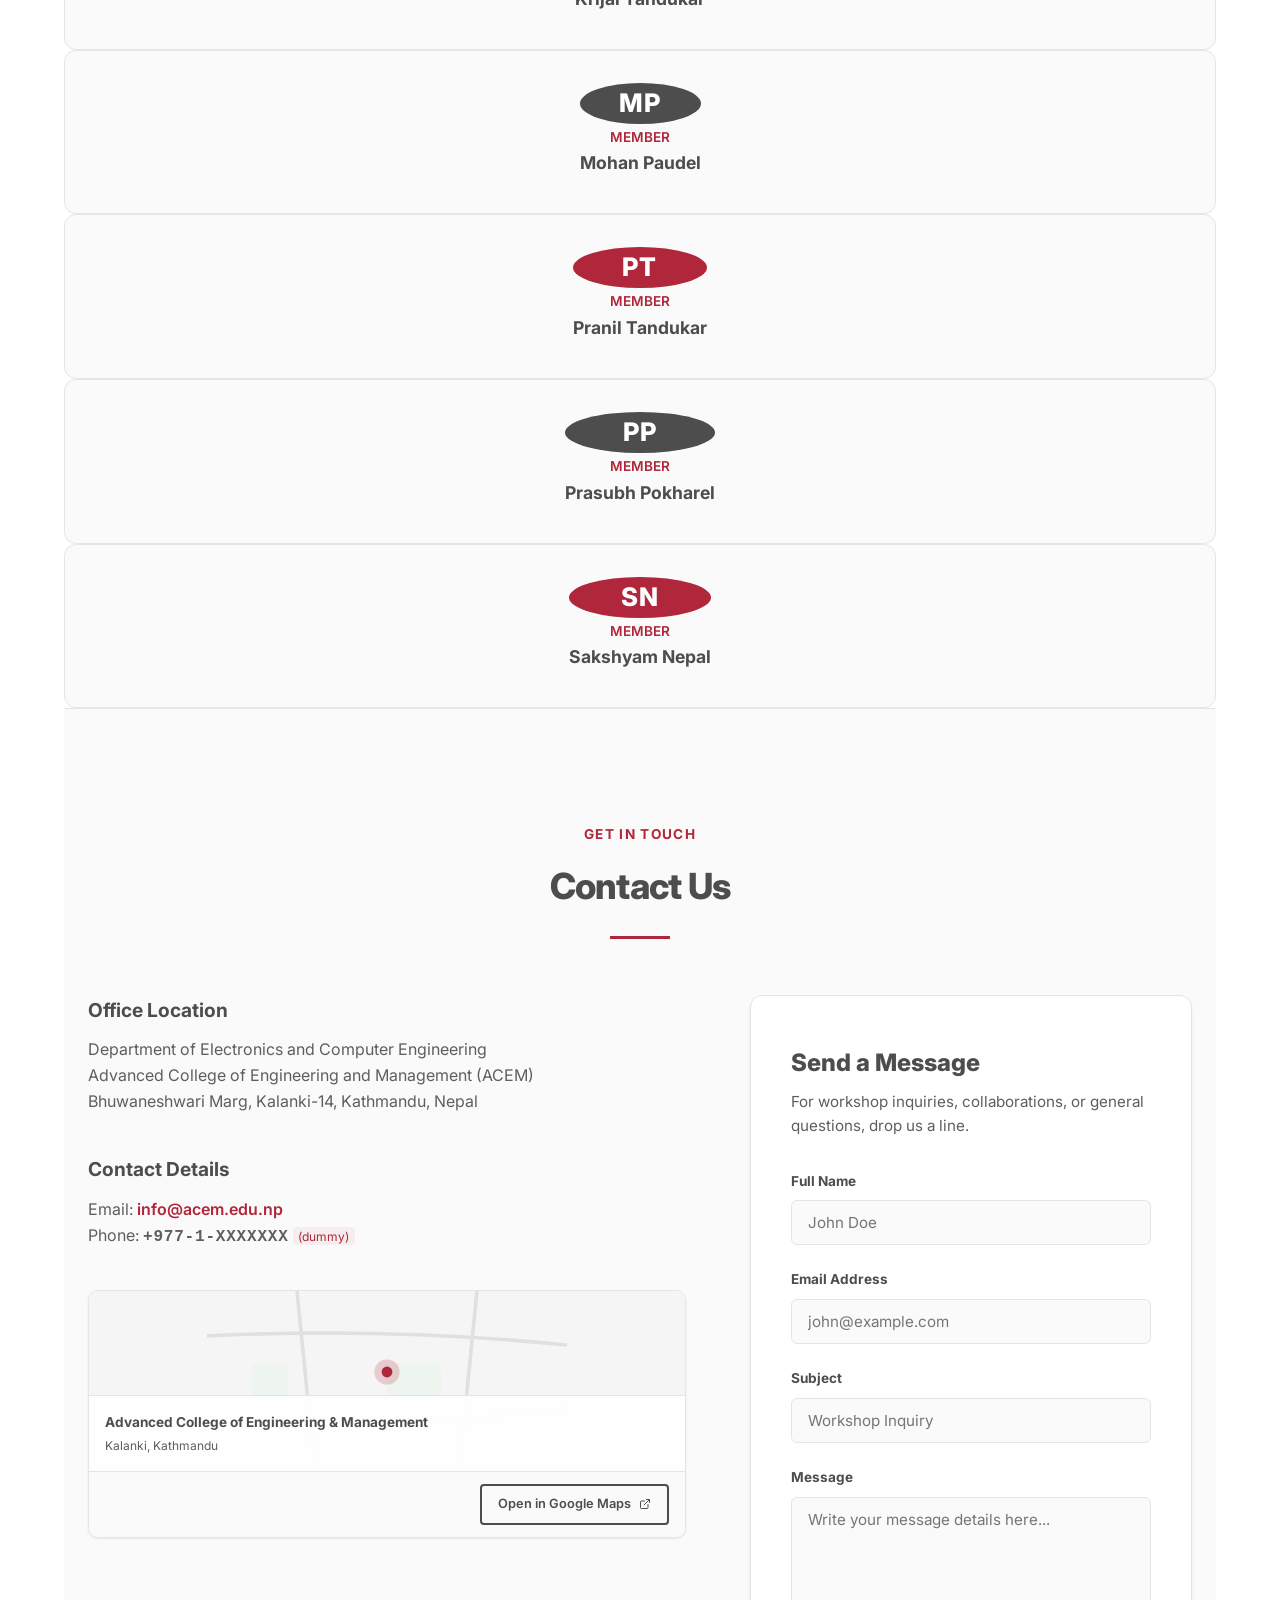
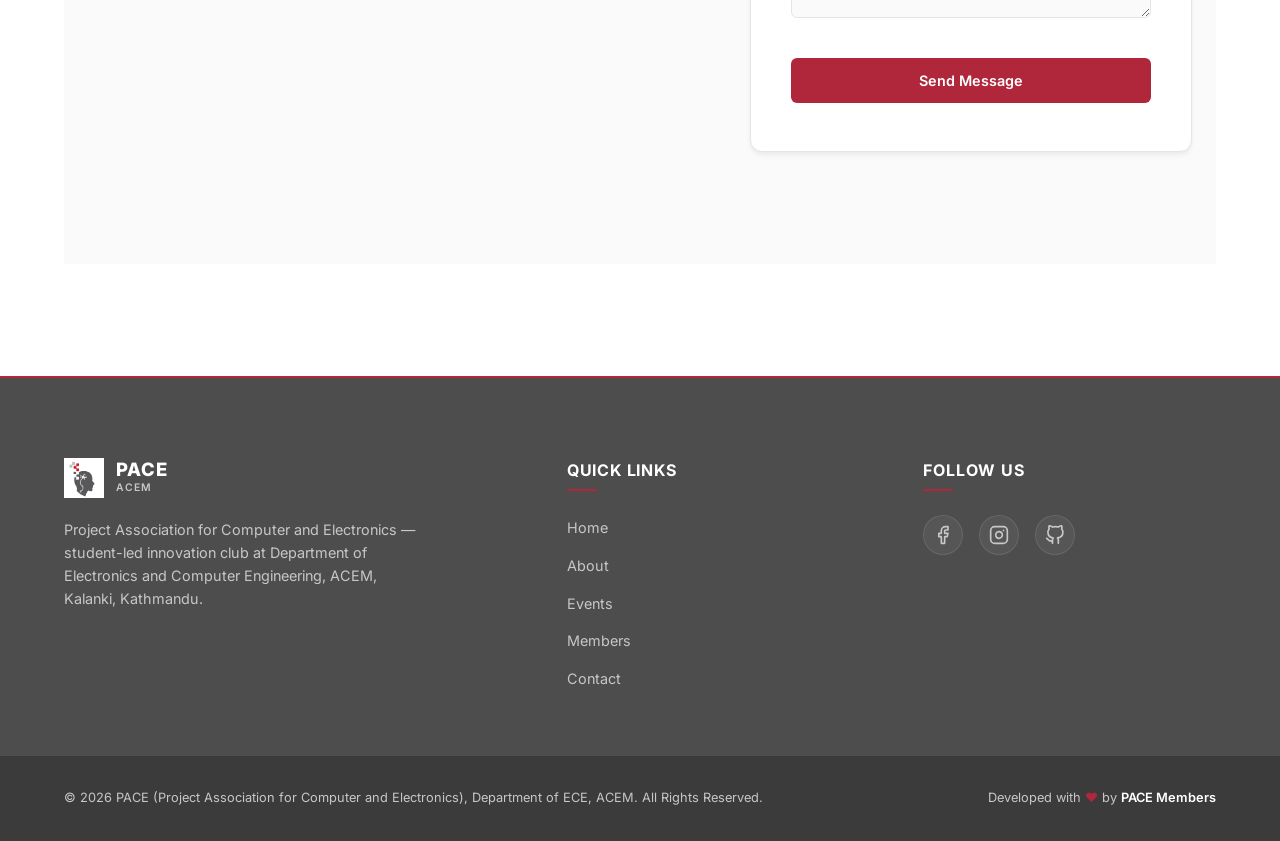
==== commit abd712d9: "Feature Testing and make Working" ====
--- a/index.html
+++ b/index.html
@@ -1,29 +1,43 @@
 <!DOCTYPE html>
 <html lang="en">
+
 <head>
   <meta charset="UTF-8">
   <meta name="viewport" content="width=device-width, initial-scale=1.0">
   <title>PACE — Project Association for Computer and Electronics | ACEM</title>
-  
+
   <!-- SEO Meta Tags -->
-  <meta name="description" content="PACE (Project Association for Computer and Electronics) is a student-led technical club under the Department of Electronics and Computer Engineering at Advanced College of Engineering and Management (ACEM), Kalanki, Kathmandu.">
-  <meta name="keywords" content="PACE, ACEM, Electronics Club, Computer Club, Tribhuvan University, Engineering Nepal, Kalanki, Student Club, Technical Workshops">
+  <meta name="description"
+    content="PACE (Project Association for Computer and Electronics) is a student-led technical club under the Department of Electronics and Computer Engineering at Advanced College of Engineering and Management (ACEM), Kalanki, Kathmandu.">
+  <meta name="keywords"
+    content="PACE, ACEM, Electronics Club, Computer Club, Tribhuvan University, Engineering Nepal, Kalanki, Student Club, Technical Workshops">
   <meta name="author" content="PACE ACEM">
-  
+
   <!-- Open Graph / Facebook -->
   <meta property="og:type" content="website">
   <meta property="og:url" content="https://acem.edu.np">
   <meta property="og:title" content="PACE — Project Association for Computer and Electronics">
-  <meta property="og:description" content="Explore hands-on workshops, engineering projects, and technical competitions by PACE, the ECE student club at Advanced College of Engineering and Management.">
-  
+  <meta property="og:description"
+    content="Explore hands-on workshops, engineering projects, and technical competitions by PACE, the ECE student club at Advanced College of Engineering and Management.">
+
   <!-- Google Fonts -->
   <link rel="preconnect" href="https://fonts.googleapis.com">
   <link rel="preconnect" href="https://fonts.gstatic.com" crossorigin>
-  <link href="https://fonts.googleapis.com/css2?family=Inter:wght@300;400;500;600;700;800&display=swap" rel="stylesheet">
-  
+  <link href="https://fonts.googleapis.com/css2?family=Inter:wght@300;400;500;600;700;800&display=swap"
+    rel="stylesheet">
+
+  <!--Favicon-->
+  <link rel="apple-touch-icon" sizes="180x180" href="assests/favicon_io/apple-touch-icon.png">
+  <link rel="icon" type="image/png" sizes="32x32" href="assests/favicon_io/favicon-32x32.png">
+  <link rel="icon" type="image/png" sizes="16x16" href="assests/favicon_io/favicon-16x16.png">
+  <link rel="shortcut icon" href="assests/favicon_io/favicon.ico" type="image/x-icon">
+  <link rel="manifest" href="assests/favicon_io/site.webmanifest">
+  <!--Favicon-->
+
   <!-- Stylesheets -->
   <link rel="stylesheet" href="styles.css">
 </head>
+
 <body>
 
   <!-- 1. Sticky Navigation -->
@@ -36,7 +50,7 @@
           <span class="brand-subtitle">ACEM</span>
         </div>
       </a>
-      
+
       <!-- Desktop Navigation Menu -->
       <nav class="nav-menu" id="navMenu" aria-label="Main Navigation">
         <ul class="nav-list">
@@ -50,7 +64,8 @@
 
       <!-- Nav CTA & Mobile Hamburger -->
       <div class="nav-actions">
-        <button class="hamburger-menu" id="hamburgerBtn" aria-expanded="false" aria-controls="navMenu" aria-label="Toggle menu">
+        <button class="hamburger-menu" id="hamburgerBtn" aria-expanded="false" aria-controls="navMenu"
+          aria-label="Toggle menu">
           <span class="bar"></span>
           <span class="bar"></span>
           <span class="bar"></span>
@@ -66,80 +81,89 @@
       <div class="hero-bg-pattern" aria-hidden="true">
         <svg xmlns="http://www.w3.org/2000/svg" viewBox="0 0 1440 800" fill="none" class="circuit-svg">
           <!-- Grid Lines -->
-          <path d="M 0 100 H 1440 M 0 300 H 1440 M 0 500 H 1440 M 0 700 H 1440" stroke="rgba(77, 77, 77, 0.03)" stroke-width="1"/>
-          <path d="M 200 0 V 800 M 600 0 V 800 M 1000 0 V 800 M 1400 0 V 800" stroke="rgba(77, 77, 77, 0.03)" stroke-width="1"/>
-          
+          <path d="M 0 100 H 1440 M 0 300 H 1440 M 0 500 H 1440 M 0 700 H 1440" stroke="rgba(77, 77, 77, 0.03)"
+            stroke-width="1" />
+          <path d="M 200 0 V 800 M 600 0 V 800 M 1000 0 V 800 M 1400 0 V 800" stroke="rgba(77, 77, 77, 0.03)"
+            stroke-width="1" />
+
           <!-- Circuit Board Paths -->
-          <path d="M 150 150 L 300 150 L 350 200 L 500 200 L 550 250 M 500 200 L 500 350 L 450 400" stroke="rgba(176, 38, 58, 0.08)" stroke-width="2" stroke-linecap="round"/>
-          <path d="M 1200 650 L 1050 650 L 1000 600 L 800 600 L 750 550 M 800 600 L 800 450 L 850 400" stroke="rgba(176, 38, 58, 0.08)" stroke-width="2" stroke-linecap="round"/>
-          <path d="M 1050 150 L 1150 150 L 1200 200 L 1300 200" stroke="rgba(77, 77, 77, 0.08)" stroke-width="1.5" stroke-linecap="round"/>
-          
+          <path d="M 150 150 L 300 150 L 350 200 L 500 200 L 550 250 M 500 200 L 500 350 L 450 400"
+            stroke="rgba(176, 38, 58, 0.08)" stroke-width="2" stroke-linecap="round" />
+          <path d="M 1200 650 L 1050 650 L 1000 600 L 800 600 L 750 550 M 800 600 L 800 450 L 850 400"
+            stroke="rgba(176, 38, 58, 0.08)" stroke-width="2" stroke-linecap="round" />
+          <path d="M 1050 150 L 1150 150 L 1200 200 L 1300 200" stroke="rgba(77, 77, 77, 0.08)" stroke-width="1.5"
+            stroke-linecap="round" />
+
           <!-- Circuit Nodes (Dots) -->
-          <circle cx="150" cy="150" r="4" fill="#B0263A" opacity="0.4"/>
-          <circle cx="550" cy="250" r="4" fill="#B0263A" opacity="0.4"/>
-          <circle cx="450" cy="400" r="4" fill="#B0263A" opacity="0.4"/>
-          <circle cx="1200" cy="650" r="4" fill="#4D4D4D" opacity="0.4"/>
-          <circle cx="750" cy="550" r="4" fill="#B0263A" opacity="0.4"/>
-          <circle cx="850" cy="400" r="4" fill="#4D4D4D" opacity="0.4"/>
-          <circle cx="1050" cy="150" r="3" fill="#C7C7C7" opacity="0.4"/>
-          <circle cx="1300" cy="200" r="3" fill="#C7C7C7" opacity="0.4"/>
+          <circle cx="150" cy="150" r="4" fill="#B0263A" opacity="0.4" />
+          <circle cx="550" cy="250" r="4" fill="#B0263A" opacity="0.4" />
+          <circle cx="450" cy="400" r="4" fill="#B0263A" opacity="0.4" />
+          <circle cx="1200" cy="650" r="4" fill="#4D4D4D" opacity="0.4" />
+          <circle cx="750" cy="550" r="4" fill="#B0263A" opacity="0.4" />
+          <circle cx="850" cy="400" r="4" fill="#4D4D4D" opacity="0.4" />
+          <circle cx="1050" cy="150" r="3" fill="#C7C7C7" opacity="0.4" />
+          <circle cx="1300" cy="200" r="3" fill="#C7C7C7" opacity="0.4" />
         </svg>
       </div>
 
       <div class="container hero-container">
         <div class="hero-content">
-          <div class="hero-badge">Department of Electronics &amp; Computer Engineering, ACEM</div>
+          <!-- <div class="hero-badge">Department of Electronics &amp; Computer Engineering, ACEM</div> -->
           <h1 class="hero-title">Advancing Practical Engineering &amp; Innovation</h1>
-          <p class="hero-subtitle">PACE is the student-led technical association of Advanced College of Engineering &amp; Management, empowering future tech pioneers through hands-on creation and real-world engineering challenge engagement.</p>
-          
+          <p class="hero-subtitle">PACE is the student-led technical association of Advanced College of Engineering
+            &amp; Management, empowering future tech pioneers through hands-on creation and real-world engineering
+            challenge engagement.</p>
+
           <div class="hero-actions">
-            <a href="#events" class="btn btn-primary">Explore Projects</a>
-            <a href="#members" class="btn btn-secondary">Meet the Team</a>
-          </div>
-        </div>
-        
+            <!-- <a href="#events" class="btn btn-primary">Explore Projects</a> -->
+            <a href="#members" class="btn btn-primary">Know Our Team</a>
+          </div>
+        </div>
+
         <div class="hero-visual" aria-hidden="true">
           <!-- Sleek minimalist circuit element illustration -->
           <div class="circuit-board-wrapper">
             <svg viewBox="0 0 500 500" fill="none" class="interactive-circuit">
               <!-- Central chip -->
-              <rect x="180" y="180" width="140" height="140" rx="12" fill="#4D4D4D" stroke="#B0263A" stroke-width="4"/>
-              <rect x="200" y="200" width="100" height="100" rx="8" fill="#2B2B2B"/>
-              
+              <rect x="180" y="180" width="140" height="140" rx="12" fill="#4D4D4D" stroke="#B0263A" stroke-width="4" />
+              <rect x="200" y="200" width="100" height="100" rx="8" fill="#2B2B2B" />
+
               <!-- Core icon (Abstract Neuron inside Chip) -->
-              <path d="M 250 220 C 235 220 225 230 225 242.5 C 225 251.25 231.25 258.75 240 261.25 L 240 275 L 245 280 H 255 L 260 275 L 260 261.25 C 268.75 258.75 275 251.25 275 242.5 C 275 230 265 220 250 220 Z" fill="#B0263A"/>
-              <circle cx="250" cy="242" r="6" fill="#FAFAFA"/>
-              
+              <path
+                d="M 250 220 C 235 220 225 230 225 242.5 C 225 251.25 231.25 258.75 240 261.25 L 240 275 L 245 280 H 255 L 260 275 L 260 261.25 C 268.75 258.75 275 251.25 275 242.5 C 275 230 265 220 250 220 Z"
+                fill="#B0263A" />
+              <circle cx="250" cy="242" r="6" fill="#FAFAFA" />
+
               <!-- Pins & Connections -->
               <g stroke="#C7C7C7" stroke-width="3" stroke-linecap="round">
                 <!-- Top Pins -->
-                <path d="M 210 180 V 130 H 160"/>
-                <path d="M 250 180 V 110"/>
-                <path d="M 290 180 V 130 H 340"/>
+                <path d="M 210 180 V 130 H 160" />
+                <path d="M 250 180 V 110" />
+                <path d="M 290 180 V 130 H 340" />
                 <!-- Bottom Pins -->
-                <path d="M 210 320 V 370 H 150"/>
-                <path d="M 250 320 V 390"/>
-                <path d="M 290 320 V 370 H 350"/>
+                <path d="M 210 320 V 370 H 150" />
+                <path d="M 250 320 V 390" />
+                <path d="M 290 320 V 370 H 350" />
                 <!-- Left Pins -->
-                <path d="M 180 210 H 130 V 160"/>
-                <path d="M 180 250 H 100"/>
-                <path d="M 180 290 H 130 V 340"/>
+                <path d="M 180 210 H 130 V 160" />
+                <path d="M 180 250 H 100" />
+                <path d="M 180 290 H 130 V 340" />
                 <!-- Right Pins -->
-                <path d="M 320 210 H 370 V 170"/>
-                <path d="M 320 250 H 400"/>
-                <path d="M 320 290 H 370 V 330"/>
+                <path d="M 320 210 H 370 V 170" />
+                <path d="M 320 250 H 400" />
+                <path d="M 320 290 H 370 V 330" />
               </g>
-              
+
               <!-- Terminal Nodes -->
-              <circle cx="160" cy="130" r="5" fill="#B0263A"/>
-              <circle cx="250" cy="110" r="5" fill="#4D4D4D"/>
-              <circle cx="340" cy="130" r="5" fill="#B0263A"/>
-              <circle cx="150" cy="370" r="5" fill="#4D4D4D"/>
-              <circle cx="250" cy="390" r="5" fill="#B0263A"/>
-              <circle cx="350" cy="370" r="5" fill="#C7C7C7"/>
-              
-              <circle cx="100" cy="250" r="6" fill="#B0263A"/>
-              <circle cx="400" cy="250" r="6" fill="#B0263A"/>
+              <circle cx="160" cy="130" r="5" fill="#B0263A" />
+              <circle cx="250" cy="110" r="5" fill="#4D4D4D" />
+              <circle cx="340" cy="130" r="5" fill="#B0263A" />
+              <circle cx="150" cy="370" r="5" fill="#4D4D4D" />
+              <circle cx="250" cy="390" r="5" fill="#B0263A" />
+              <circle cx="350" cy="370" r="5" fill="#C7C7C7" />
+
+              <circle cx="100" cy="250" r="6" fill="#B0263A" />
+              <circle cx="400" cy="250" r="6" fill="#B0263A" />
             </svg>
           </div>
         </div>
@@ -154,31 +178,37 @@
           <h2 class="section-title">About PACE</h2>
           <div class="section-divider"></div>
         </div>
-        
+
         <div class="about-content">
           <div class="about-text-wrapper">
             <p class="about-lead">
-              PACE (Project Association for Computer and Electronics) is a student-led technical club under the Department of Electronics and Computer Engineering at Advanced College of Engineering and Management (ACEM), Kathmandu.
+              PACE (Project Association for Computer and Electronics) is a student-led technical club under the
+              Department of Electronics and Computer Engineering at Advanced College of Engineering and Management
+              (ACEM), Kathmandu.
             </p>
             <p class="about-body">
-              Our mission is to provide hands-on learning opportunities by exploring practical implementation of topics beyond the regular curriculum through workshops, projects, and technical competitions. We nurture engineering skillsets, promote multi-disciplinary collaboration, and act as a springboard for student leadership and technical excellence.
+              Our mission is to provide hands-on learning opportunities by exploring practical implementation of topics
+              beyond the regular curriculum through workshops, projects, and technical competitions. We nurture
+              engineering skillsets, promote multi-disciplinary collaboration, and act as a springboard for student
+              leadership and technical excellence.
             </p>
             <div class="about-cta-container">
               <!-- About Read More button (Future Page) -->
               <!-- TODO: wire up later to redirect to a dedicated About page -->
-              <a href="#about" class="btn btn-outline disabled-placeholder" aria-label="Read more about PACE (Coming Soon)">Read More</a>
-              <span class="placeholder-tag">Future Page</span>
-            </div>
-          </div>
-          
+              <!-- <a href="#about" class="btn btn-outline disabled-placeholder"
+                aria-label="Read more about PACE (Coming Soon)">Read More</a>
+              <span class="placeholder-tag">Future Page</span> -->
+            </div>
+          </div>
+
           <div class="about-meta-box">
             <div class="meta-item">
               <span class="meta-label">Established</span>
-              <span class="meta-value">Since 2018</span>
+              <span class="meta-value">Since 2000</span>
             </div>
             <div class="meta-item">
               <span class="meta-label">Affiliation</span>
-              <span class="meta-value">Department of ECE, ACEM</span>
+              <span class="meta-value">Department of Electronics and Computer Engineering, ACEM</span>
             </div>
             <div class="meta-item">
               <span class="meta-label">Location</span>
@@ -192,28 +222,49 @@
           <!-- Card 1 -->
           <div class="service-card">
             <div class="card-icon-wrapper" aria-hidden="true">
-              <svg xmlns="http://www.w3.org/2000/svg" width="24" height="24" viewBox="0 0 24 24" fill="none" stroke="currentColor" stroke-width="2" stroke-linecap="round" stroke-linejoin="round" class="feather-tool"><path d="M14.7 6.3a1 1 0 0 0 0 1.4l1.6 1.6a1 1 0 0 0 1.4 0l3.77-3.77a6 6 0 0 1-7.94 7.94l-6.91 6.91a2.12 2.12 0 0 1-3-3l6.91-6.91a6 6 0 0 1 7.94-7.94l-3.76 3.76z"></path></svg>
+              <svg xmlns="http://www.w3.org/2000/svg" width="24" height="24" viewBox="0 0 24 24" fill="none"
+                stroke="currentColor" stroke-width="2" stroke-linecap="round" stroke-linejoin="round"
+                class="feather-tool">
+                <path
+                  d="M14.7 6.3a1 1 0 0 0 0 1.4l1.6 1.6a1 1 0 0 0 1.4 0l3.77-3.77a6 6 0 0 1-7.94 7.94l-6.91 6.91a2.12 2.12 0 0 1-3-3l6.91-6.91a6 6 0 0 1 7.94-7.94l-3.76 3.76z">
+                </path>
+              </svg>
             </div>
             <h4 class="service-card-title">Technical Workshops</h4>
-            <p class="service-card-text">We organize technical workshops and hands-on sessions covering programming, embedded systems, and system design for ACEM students.</p>
-          </div>
-          
+            <p class="service-card-text">We organize technical workshops and hands-on sessions covering programming,
+              embedded systems, and system design for ACEM students.</p>
+          </div>
+
           <!-- Card 2 -->
           <div class="service-card">
             <div class="card-icon-wrapper" aria-hidden="true">
-              <svg xmlns="http://www.w3.org/2000/svg" width="24" height="24" viewBox="0 0 24 24" fill="none" stroke="currentColor" stroke-width="2" stroke-linecap="round" stroke-linejoin="round" class="feather-award"><circle cx="12" cy="8" r="7"></circle><polyline points="8.21 13.89 7 23 12 20 17 23 15.79 13.88"></polyline></svg>
+              <svg xmlns="http://www.w3.org/2000/svg" width="24" height="24" viewBox="0 0 24 24" fill="none"
+                stroke="currentColor" stroke-width="2" stroke-linecap="round" stroke-linejoin="round"
+                class="feather-award">
+                <circle cx="12" cy="8" r="7"></circle>
+                <polyline points="8.21 13.89 7 23 12 20 17 23 15.79 13.88"></polyline>
+              </svg>
             </div>
             <h4 class="service-card-title">Technical Festivals</h4>
-            <p class="service-card-text">We build competitive project teams and represent our college in national and international tech festivals, including IIT Bombay Techfest.</p>
-          </div>
-          
+            <p class="service-card-text">We build competitive project teams and represent our college in national and
+              international tech festivals, including IIT Bombay Techfest.</p>
+          </div>
+
           <!-- Card 3 -->
           <div class="service-card">
             <div class="card-icon-wrapper" aria-hidden="true">
-              <svg xmlns="http://www.w3.org/2000/svg" width="24" height="24" viewBox="0 0 24 24" fill="none" stroke="currentColor" stroke-width="2" stroke-linecap="round" stroke-linejoin="round" class="feather-users"><path d="M17 21v-2a4 4 0 0 0-4-4H5a4 4 0 0 0-4 4v2"></path><circle cx="9" cy="7" r="4"></circle><path d="M23 21v-2a4 4 0 0 0-3-3.87"></path><path d="M16 3.13a4 4 0 0 1 0 7.75"></path></svg>
+              <svg xmlns="http://www.w3.org/2000/svg" width="24" height="24" viewBox="0 0 24 24" fill="none"
+                stroke="currentColor" stroke-width="2" stroke-linecap="round" stroke-linejoin="round"
+                class="feather-users">
+                <path d="M17 21v-2a4 4 0 0 0-4-4H5a4 4 0 0 0-4 4v2"></path>
+                <circle cx="9" cy="7" r="4"></circle>
+                <path d="M23 21v-2a4 4 0 0 0-3-3.87"></path>
+                <path d="M16 3.13a4 4 0 0 1 0 7.75"></path>
+              </svg>
             </div>
             <h4 class="service-card-title">Club Collaboration</h4>
-            <p class="service-card-text">We collaborate closely with other ACEM technical clubs (such as the Advanced Robotics Club — ARC) on integrated robotics and engineering challenges.</p>
+            <p class="service-card-text">We collaborate closely with other ACEM technical clubs (such as the Advanced
+              Robotics Club — ARC) on integrated robotics and engineering challenges.</p>
           </div>
         </div>
       </div>
@@ -227,7 +278,7 @@
           <h2 class="section-title">Club Events</h2>
           <div class="section-divider"></div>
         </div>
-        
+
         <div class="events-grid">
           <!-- Event 1 (Placeholder) -->
           <div class="event-card">
@@ -238,14 +289,17 @@
                 <span class="event-location">ACEM Campus</span>
               </div>
               <h3 class="event-title">Protobytes Hackathon</h3>
-              <p class="event-desc">Our flagship annual hackathon event. Students will collaborate in teams to conceptualize and develop hardware/software prototypes solving local challenges within a limited timeframe.</p>
-              
+              <p class="event-desc">Our flagship annual hackathon event. Students will collaborate in teams to
+                conceptualize and develop hardware/software prototypes solving local challenges within a limited
+                timeframe.</p>
+
               <!-- Event Learn More (Placeholder) -->
               <!-- TODO: wire up later -->
-              <a href="#events" class="btn btn-text-link disabled-placeholder" aria-label="Learn more about Protobytes Hackathon (Coming Soon)">Learn More &rarr;</a>
-            </div>
-          </div>
-          
+              <a href="#events" class="btn btn-text-link disabled-placeholder"
+                aria-label="Learn more about Protobytes Hackathon (Coming Soon)">Learn More &rarr;</a>
+            </div>
+          </div>
+
           <!-- Event 2 (Placeholder) -->
           <div class="event-card">
             <div class="event-status-tag">Coming Soon</div>
@@ -255,14 +309,16 @@
                 <span class="event-location">ECE Lab</span>
               </div>
               <h3 class="event-title">Embedded Systems Workshop</h3>
-              <p class="event-desc">A hands-on technical boot camp focusing on microcontrollers (Arduino/ESP32), sensor interfacing, circuit assembly on breadboards, and introductory IoT integration.</p>
-              
+              <p class="event-desc">A hands-on technical boot camp focusing on microcontrollers (Arduino/ESP32), sensor
+                interfacing, circuit assembly on breadboards, and introductory IoT integration.</p>
+
               <!-- Event Learn More (Placeholder) -->
               <!-- TODO: wire up later -->
-              <a href="#events" class="btn btn-text-link disabled-placeholder" aria-label="Learn more about Embedded Systems Workshop (Coming Soon)">Learn More &rarr;</a>
-            </div>
-          </div>
-          
+              <a href="#events" class="btn btn-text-link disabled-placeholder"
+                aria-label="Learn more about Embedded Systems Workshop (Coming Soon)">Learn More &rarr;</a>
+            </div>
+          </div>
+
           <!-- Event 3 (Placeholder) -->
           <div class="event-card">
             <div class="event-status-tag">Coming Soon</div>
@@ -272,307 +328,36 @@
                 <span class="event-location">Seminar Hall</span>
               </div>
               <h3 class="event-title">Git &amp; Collaborative Dev Seminar</h3>
-              <p class="event-desc">An interactive seminar on using Git for team project management. Learn basic command lines, merge conflict resolutions, and effective open-source contribution workflows.</p>
-              
+              <p class="event-desc">An interactive seminar on using Git for team project management. Learn basic command
+                lines, merge conflict resolutions, and effective open-source contribution workflows.</p>
+
               <!-- Event Learn More (Placeholder) -->
               <!-- TODO: wire up later -->
-              <a href="#events" class="btn btn-text-link disabled-placeholder" aria-label="Learn more about Git Seminar (Coming Soon)">Learn More &rarr;</a>
-            </div>
-          </div>
-        </div>
-        
+              <a href="#events" class="btn btn-text-link disabled-placeholder"
+                aria-label="Learn more about Git Seminar (Coming Soon)">Learn More &rarr;</a>
+            </div>
+          </div>
+        </div>
+
         <div class="events-footer-cta">
           <!-- View All Events button (Future Page) -->
           <!-- TODO: wire up later to redirect to a dedicated Events page -->
-          <a href="#events" class="btn btn-outline disabled-placeholder" aria-label="View all events (Coming Soon)">View All Events</a>
+          <a href="#events" class="btn btn-outline disabled-placeholder" aria-label="View all events (Coming Soon)">View
+            All Events</a>
           <span class="placeholder-tag">Future Page</span>
         </div>
       </div>
     </section>
 
-    <!-- 5. Members Section -->
     <section id="members" class="members-section">
       <div class="container">
         <div class="section-header">
           <span class="section-tag">Our Team</span>
-          <h2 class="section-title">Meet the Team</h2>
+          <h2 class="section-title">Club Members</h2>
           <div class="section-divider"></div>
-        </div>
-
-        <h3 class="team-subheading">Executive Committee</h3>
-        <div class="executive-grid">
-          <!-- President -->
-          <div class="team-card exec-card">
-            <div class="member-avatar-container">
-              <!-- Styled CSS/SVG Avatar Placeholder -->
-              <div class="member-avatar">BP</div>
-            </div>
-            <div class="member-info">
-              <h4 class="member-name">Biraj Pandey</h4>
-              <p class="member-role">President</p>
-              <div class="member-links">
-                <!-- TODO: wire up later with real links -->
-                <a href="#" class="member-social-icon" aria-label="Biraj Pandey's LinkedIn">
-                  <svg xmlns="http://www.w3.org/2000/svg" width="16" height="16" viewBox="0 0 24 24" fill="none" stroke="currentColor" stroke-width="2" stroke-linecap="round" stroke-linejoin="round" class="feather-linkedin"><path d="M16 8a6 6 0 0 1 6 6v7h-4v-7a2 2 0 0 0-2-2 2 2 0 0 0-2 2v7h-4v-7a6 6 0 0 1 6-6z"></path><rect x="2" y="9" width="4" height="12"></rect><circle cx="4" cy="4" r="2"></circle></svg>
-                </a>
-                <a href="#" class="member-social-icon" aria-label="Biraj Pandey's GitHub">
-                  <svg xmlns="http://www.w3.org/2000/svg" width="16" height="16" viewBox="0 0 24 24" fill="none" stroke="currentColor" stroke-width="2" stroke-linecap="round" stroke-linejoin="round" class="feather-github"><path d="M9 19c-5 1.5-5-2.5-7-3m14 6v-3.87a3.37 3.37 0 0 0-.94-2.61c3.14-.35 6.44-1.54 6.44-7A5.44 5.44 0 0 0 20 4.77 5.07 5.07 0 0 0 19.91 1S18.73.65 16 2.48a13.38 13.38 0 0 0-7 0C6.27.65 5.09 1 5.09 1A5.07 5.07 0 0 0 5 4.77a5.44 5.44 0 0 0-1.5 3.78c0 5.42 3.3 6.61 6.44 7A3.37 3.37 0 0 0 9 18.13V22"></path></svg>
-                </a>
-              </div>
-            </div>
-          </div>
-          
-          <!-- Vice-President -->
-          <div class="team-card exec-card">
-            <div class="member-avatar-container">
-              <div class="member-avatar">TC</div>
-            </div>
-            <div class="member-info">
-              <h4 class="member-name">Thaneshwor Chaudhary</h4>
-              <p class="member-role">Vice-President</p>
-              <div class="member-links">
-                <!-- TODO: wire up later with real links -->
-                <a href="#" class="member-social-icon" aria-label="Thaneshwor Chaudhary's LinkedIn">
-                  <svg xmlns="http://www.w3.org/2000/svg" width="16" height="16" viewBox="0 0 24 24" fill="none" stroke="currentColor" stroke-width="2" stroke-linecap="round" stroke-linejoin="round" class="feather-linkedin"><path d="M16 8a6 6 0 0 1 6 6v7h-4v-7a2 2 0 0 0-2-2 2 2 0 0 0-2 2v7h-4v-7a6 6 0 0 1 6-6z"></path><rect x="2" y="9" width="4" height="12"></rect><circle cx="4" cy="4" r="2"></circle></svg>
-                </a>
-                <a href="#" class="member-social-icon" aria-label="Thaneshwor Chaudhary's GitHub">
-                  <svg xmlns="http://www.w3.org/2000/svg" width="16" height="16" viewBox="0 0 24 24" fill="none" stroke="currentColor" stroke-width="2" stroke-linecap="round" stroke-linejoin="round" class="feather-github"><path d="M9 19c-5 1.5-5-2.5-7-3m14 6v-3.87a3.37 3.37 0 0 0-.94-2.61c3.14-.35 6.44-1.54 6.44-7A5.44 5.44 0 0 0 20 4.77 5.07 5.07 0 0 0 19.91 1S18.73.65 16 2.48a13.38 13.38 0 0 0-7 0C6.27.65 5.09 1 5.09 1A5.07 5.07 0 0 0 5 4.77a5.44 5.44 0 0 0-1.5 3.78c0 5.42 3.3 6.61 6.44 7A3.37 3.37 0 0 0 9 18.13V22"></path></svg>
-                </a>
-              </div>
-            </div>
-          </div>
-          
-          <!-- Secretary -->
-          <div class="team-card exec-card">
-            <div class="member-avatar-container">
-              <div class="member-avatar">AA</div>
-            </div>
-            <div class="member-info">
-              <h4 class="member-name">Anushka Aryal</h4>
-              <p class="member-role">Secretary</p>
-              <div class="member-links">
-                <!-- TODO: wire up later with real links -->
-                <a href="#" class="member-social-icon" aria-label="Anushka Aryal's LinkedIn">
-                  <svg xmlns="http://www.w3.org/2000/svg" width="16" height="16" viewBox="0 0 24 24" fill="none" stroke="currentColor" stroke-width="2" stroke-linecap="round" stroke-linejoin="round" class="feather-linkedin"><path d="M16 8a6 6 0 0 1 6 6v7h-4v-7a2 2 0 0 0-2-2 2 2 0 0 0-2 2v7h-4v-7a6 6 0 0 1 6-6z"></path><rect x="2" y="9" width="4" height="12"></rect><circle cx="4" cy="4" r="2"></circle></svg>
-                </a>
-                <a href="#" class="member-social-icon" aria-label="Anushka Aryal's GitHub">
-                  <svg xmlns="http://www.w3.org/2000/svg" width="16" height="16" viewBox="0 0 24 24" fill="none" stroke="currentColor" stroke-width="2" stroke-linecap="round" stroke-linejoin="round" class="feather-github"><path d="M9 19c-5 1.5-5-2.5-7-3m14 6v-3.87a3.37 3.37 0 0 0-.94-2.61c3.14-.35 6.44-1.54 6.44-7A5.44 5.44 0 0 0 20 4.77 5.07 5.07 0 0 0 19.91 1S18.73.65 16 2.48a13.38 13.38 0 0 0-7 0C6.27.65 5.09 1 5.09 1A5.07 5.07 0 0 0 5 4.77a5.44 5.44 0 0 0-1.5 3.78c0 5.42 3.3 6.61 6.44 7A3.37 3.37 0 0 0 9 18.13V22"></path></svg>
-                </a>
-              </div>
-            </div>
-          </div>
-          
-          <!-- Joint Secretary -->
-          <div class="team-card exec-card">
-            <div class="member-avatar-container">
-              <div class="member-avatar">AB</div>
-            </div>
-            <div class="member-info">
-              <h4 class="member-name">Apekchhaya Bhattarai</h4>
-              <p class="member-role">Joint Secretary</p>
-              <div class="member-links">
-                <!-- TODO: wire up later with real links -->
-                <a href="#" class="member-social-icon" aria-label="Apekchhaya Bhattarai's LinkedIn">
-                  <svg xmlns="http://www.w3.org/2000/svg" width="16" height="16" viewBox="0 0 24 24" fill="none" stroke="currentColor" stroke-width="2" stroke-linecap="round" stroke-linejoin="round" class="feather-linkedin"><path d="M16 8a6 6 0 0 1 6 6v7h-4v-7a2 2 0 0 0-2-2 2 2 0 0 0-2 2v7h-4v-7a6 6 0 0 1 6-6z"></path><rect x="2" y="9" width="4" height="12"></rect><circle cx="4" cy="4" r="2"></circle></svg>
-                </a>
-                <a href="#" class="member-social-icon" aria-label="Apekchhaya Bhattarai's GitHub">
-                  <svg xmlns="http://www.w3.org/2000/svg" width="16" height="16" viewBox="0 0 24 24" fill="none" stroke="currentColor" stroke-width="2" stroke-linecap="round" stroke-linejoin="round" class="feather-github"><path d="M9 19c-5 1.5-5-2.5-7-3m14 6v-3.87a3.37 3.37 0 0 0-.94-2.61c3.14-.35 6.44-1.54 6.44-7A5.44 5.44 0 0 0 20 4.77 5.07 5.07 0 0 0 19.91 1S18.73.65 16 2.48a13.38 13.38 0 0 0-7 0C6.27.65 5.09 1 5.09 1A5.07 5.07 0 0 0 5 4.77a5.44 5.44 0 0 0-1.5 3.78c0 5.42 3.3 6.61 6.44 7A3.37 3.37 0 0 0 9 18.13V22"></path></svg>
-                </a>
-              </div>
-            </div>
-          </div>
-          
-          <!-- Vice Secretary -->
-          <div class="team-card exec-card">
-            <div class="member-avatar-container">
-              <div class="member-avatar">PD</div>
-            </div>
-            <div class="member-info">
-              <h4 class="member-name">Praphul Dahal</h4>
-              <p class="member-role">Vice Secretary</p>
-              <div class="member-links">
-                <!-- TODO: wire up later with real links -->
-                <a href="#" class="member-social-icon" aria-label="Praphul Dahal's LinkedIn">
-                  <svg xmlns="http://www.w3.org/2000/svg" width="16" height="16" viewBox="0 0 24 24" fill="none" stroke="currentColor" stroke-width="2" stroke-linecap="round" stroke-linejoin="round" class="feather-linkedin"><path d="M16 8a6 6 0 0 1 6 6v7h-4v-7a2 2 0 0 0-2-2 2 2 0 0 0-2 2v7h-4v-7a6 6 0 0 1 6-6z"></path><rect x="2" y="9" width="4" height="12"></rect><circle cx="4" cy="4" r="2"></circle></svg>
-                </a>
-                <a href="#" class="member-social-icon" aria-label="Praphul Dahal's GitHub">
-                  <svg xmlns="http://www.w3.org/2000/svg" width="16" height="16" viewBox="0 0 24 24" fill="none" stroke="currentColor" stroke-width="2" stroke-linecap="round" stroke-linejoin="round" class="feather-github"><path d="M9 19c-5 1.5-5-2.5-7-3m14 6v-3.87a3.37 3.37 0 0 0-.94-2.61c3.14-.35 6.44-1.54 6.44-7A5.44 5.44 0 0 0 20 4.77 5.07 5.07 0 0 0 19.91 1S18.73.65 16 2.48a13.38 13.38 0 0 0-7 0C6.27.65 5.09 1 5.09 1A5.07 5.07 0 0 0 5 4.77a5.44 5.44 0 0 0-1.5 3.78c0 5.42 3.3 6.61 6.44 7A3.37 3.37 0 0 0 9 18.13V22"></path></svg>
-                </a>
-              </div>
-            </div>
-          </div>
-          
-          <!-- Treasurer -->
-          <div class="team-card exec-card">
-            <div class="member-avatar-container">
-              <div class="member-avatar">AK</div>
-            </div>
-            <div class="member-info">
-              <h4 class="member-name">Aayusha Kunwor</h4>
-              <p class="member-role">Treasurer</p>
-              <div class="member-links">
-                <!-- TODO: wire up later with real links -->
-                <a href="#" class="member-social-icon" aria-label="Aayusha Kunwor's LinkedIn">
-                  <svg xmlns="http://www.w3.org/2000/svg" width="16" height="16" viewBox="0 0 24 24" fill="none" stroke="currentColor" stroke-width="2" stroke-linecap="round" stroke-linejoin="round" class="feather-linkedin"><path d="M16 8a6 6 0 0 1 6 6v7h-4v-7a2 2 0 0 0-2-2 2 2 0 0 0-2 2v7h-4v-7a6 6 0 0 1 6-6z"></path><rect x="2" y="9" width="4" height="12"></rect><circle cx="4" cy="4" r="2"></circle></svg>
-                </a>
-                <a href="#" class="member-social-icon" aria-label="Aayusha Kunwor's GitHub">
-                  <svg xmlns="http://www.w3.org/2000/svg" width="16" height="16" viewBox="0 0 24 24" fill="none" stroke="currentColor" stroke-width="2" stroke-linecap="round" stroke-linejoin="round" class="feather-github"><path d="M9 19c-5 1.5-5-2.5-7-3m14 6v-3.87a3.37 3.37 0 0 0-.94-2.61c3.14-.35 6.44-1.54 6.44-7A5.44 5.44 0 0 0 20 4.77 5.07 5.07 0 0 0 19.91 1S18.73.65 16 2.48a13.38 13.38 0 0 0-7 0C6.27.65 5.09 1 5.09 1A5.07 5.07 0 0 0 5 4.77a5.44 5.44 0 0 0-1.5 3.78c0 5.42 3.3 6.61 6.44 7A3.37 3.37 0 0 0 9 18.13V22"></path></svg>
-                </a>
-              </div>
-            </div>
-          </div>
-        </div>
-
-        <h3 class="team-subheading">Club Members</h3>
-        <div class="members-grid">
-          <!-- Member 1 -->
-          <div class="member-card-small">
-            <span class="member-initials">NM</span>
-            <div class="member-details-small">
-              <span class="member-name-small">Nistha Maharjan</span>
-              <span class="member-role-small">Member</span>
-            </div>
-          </div>
-          <!-- Member 2 -->
-          <div class="member-card-small">
-            <span class="member-initials">PR</span>
-            <div class="member-details-small">
-              <span class="member-name-small">Prem Rai</span>
-              <span class="member-role-small">Member</span>
-            </div>
-          </div>
-          <!-- Member 3 -->
-          <div class="member-card-small">
-            <span class="member-initials">KS</span>
-            <div class="member-details-small">
-              <span class="member-name-small">Kripa Shrestha</span>
-              <span class="member-role-small">Member</span>
-            </div>
-          </div>
-          <!-- Member 4 -->
-          <div class="member-card-small">
-            <span class="member-initials">SB</span>
-            <div class="member-details-small">
-              <span class="member-name-small">Sandesh Bhatta</span>
-              <span class="member-role-small">Member</span>
-            </div>
-          </div>
-          <!-- Member 5 -->
-          <div class="member-card-small">
-            <span class="member-initials">ST</span>
-            <div class="member-details-small">
-              <span class="member-name-small">Santosh Kumar Tharu</span>
-              <span class="member-role-small">Member</span>
-            </div>
-          </div>
-          <!-- Member 6 -->
-          <div class="member-card-small">
-            <span class="member-initials">AP</span>
-            <div class="member-details-small">
-              <span class="member-name-small">Aayush Paudel</span>
-              <span class="member-role-small">Member</span>
-            </div>
-          </div>
-          <!-- Member 7 -->
-          <div class="member-card-small">
-            <span class="member-initials">DS</span>
-            <div class="member-details-small">
-              <span class="member-name-small">Dipansh Sunar</span>
-              <span class="member-role-small">Member</span>
-            </div>
-          </div>
-          <!-- Member 8 -->
-          <div class="member-card-small">
-            <span class="member-initials">NS</span>
-            <div class="member-details-small">
-              <span class="member-name-small">Niraj Shah</span>
-              <span class="member-role-small">Member</span>
-            </div>
-          </div>
-          <!-- Member 9 -->
-          <div class="member-card-small">
-            <span class="member-initials">SJ</span>
-            <div class="member-details-small">
-              <span class="member-name-small">Suraj Joshi</span>
-              <span class="member-role-small">Member</span>
-            </div>
-          </div>
-          <!-- Member 10 -->
-          <div class="member-card-small">
-            <span class="member-initials">AL</span>
-            <div class="member-details-small">
-              <span class="member-name-small">Abishma Lamichhane</span>
-              <span class="member-role-small">Member</span>
-            </div>
-          </div>
-          <!-- Member 11 -->
-          <div class="member-card-small">
-            <span class="member-initials">AA</span>
-            <div class="member-details-small">
-              <span class="member-name-small">Ankita Adhikari</span>
-              <span class="member-role-small">Member</span>
-            </div>
-          </div>
-          <!-- Member 12 -->
-          <div class="member-card-small">
-            <span class="member-initials">JD</span>
-            <div class="member-details-small">
-              <span class="member-name-small">John Dhakal</span>
-              <span class="member-role-small">Member</span>
-            </div>
-          </div>
-          <!-- Member 13 -->
-          <div class="member-card-small">
-            <span class="member-initials">KK</span>
-            <div class="member-details-small">
-              <span class="member-name-small">Kishor Kafle</span>
-              <span class="member-role-small">Member</span>
-            </div>
-          </div>
-          <!-- Member 14 -->
-          <div class="member-card-small">
-            <span class="member-initials">KT</span>
-            <div class="member-details-small">
-              <span class="member-name-small">Krijal Tandukar</span>
-              <span class="member-role-small">Member</span>
-            </div>
-          </div>
-          <!-- Member 15 -->
-          <div class="member-card-small">
-            <span class="member-initials">MP</span>
-            <div class="member-details-small">
-              <span class="member-name-small">Mohan Paudel</span>
-              <span class="member-role-small">Member</span>
-            </div>
-          </div>
-          <!-- Member 16 -->
-          <div class="member-card-small">
-            <span class="member-initials">PT</span>
-            <div class="member-details-small">
-              <span class="member-name-small">Pranil Tandukar</span>
-              <span class="member-role-small">Member</span>
-            </div>
-          </div>
-          <!-- Member 17 -->
-          <div class="member-card-small">
-            <span class="member-initials">PP</span>
-            <div class="member-details-small">
-              <span class="member-name-small">Prasubh Pokharel</span>
-              <span class="member-role-small">Member</span>
-            </div>
-          </div>
-          <!-- Member 18 -->
-          <div class="member-card-small">
-            <span class="member-initials">SN</span>
-            <div class="member-details-small">
-              <span class="member-name-small">Sakshyam Nepal</span>
-              <span class="member-role-small">Member</span>
-            </div>
-          </div>
-        </div>
-      </div>
-    </section>
-
+          </div>
+
+          <div class="members-grid" id="membersGrid"></div>
     <!-- 6. Contact & Membership Section -->
     <section id="contact" class="contact-section">
       <div class="container">
@@ -588,14 +373,15 @@
             <div class="info-block">
               <h3>Office Location</h3>
               <p>Department of Electronics and Computer Engineering<br>
-              Advanced College of Engineering and Management (ACEM)<br>
-              Bhuwaneshwari Marg, Kalanki-14, Kathmandu, Nepal</p>
-            </div>
-            
+                Advanced College of Engineering and Management (ACEM)<br>
+                Bhuwaneshwari Marg, Kalanki-14, Kathmandu, Nepal</p>
+            </div>
+
             <div class="info-block">
               <h3>Contact Details</h3>
               <p>Email: <a href="mailto:info@acem.edu.np" class="contact-link">info@acem.edu.np</a><br>
-              Phone: <span class="phone-placeholder">+977-1-XXXXXXX</span> <span class="placeholder-label">(dummy)</span></p>
+                Phone: <span class="phone-placeholder">+977-1-XXXXXXX</span> <span
+                  class="placeholder-label">(dummy)</span></p>
             </div>
 
             <!-- Sleek Static Map Placeholder -->
@@ -604,15 +390,16 @@
                 <!-- Abstract map grids -->
                 <svg viewBox="0 0 400 200" fill="none" class="simulated-map-svg">
                   <!-- Roads -->
-                  <path d="M 0 50 Q 200 40 400 60 M 0 150 Q 150 160 400 130 M 100 0 L 120 200 M 300 0 L 280 200" stroke="#E0E0E0" stroke-width="4"/>
+                  <path d="M 0 50 Q 200 40 400 60 M 0 150 Q 150 160 400 130 M 100 0 L 120 200 M 300 0 L 280 200"
+                    stroke="#E0E0E0" stroke-width="4" />
                   <!-- Rivers or green patches -->
-                  <rect x="200" y="80" width="60" height="40" rx="8" fill="#E8F5E9" opacity="0.6"/>
-                  <rect x="50" y="80" width="40" height="50" rx="8" fill="#E8F5E9" opacity="0.6"/>
-                  
+                  <rect x="200" y="80" width="60" height="40" rx="8" fill="#E8F5E9" opacity="0.6" />
+                  <rect x="50" y="80" width="40" height="50" rx="8" fill="#E8F5E9" opacity="0.6" />
+
                   <!-- College Marker Pin -->
                   <g class="map-pin-group">
-                    <circle cx="200" cy="90" r="14" fill="#B0263A" opacity="0.2"/>
-                    <circle cx="200" cy="90" r="6" fill="#B0263A"/>
+                    <circle cx="200" cy="90" r="14" fill="#B0263A" opacity="0.2" />
+                    <circle cx="200" cy="90" r="6" fill="#B0263A" />
                   </g>
                 </svg>
                 <div class="map-overlay-info">
@@ -621,40 +408,49 @@
                 </div>
               </div>
               <div class="map-cta-bar">
-                <a href="https://www.google.com/maps/search/?api=1&query=Advanced+College+of+Engineering+and+Management+Kalanki+Kathmandu" target="_blank" rel="noopener noreferrer" class="btn btn-sm btn-outline map-external-link">
+                <a href="https://www.google.com/maps/search/?api=1&query=Advanced+College+of+Engineering+and+Management+Kalanki+Kathmandu"
+                  target="_blank" rel="noopener noreferrer" class="btn btn-sm btn-outline map-external-link">
                   <span>Open in Google Maps</span>
-                  <svg xmlns="http://www.w3.org/2000/svg" width="12" height="12" viewBox="0 0 24 24" fill="none" stroke="currentColor" stroke-width="2" stroke-linecap="round" stroke-linejoin="round" class="feather-external-link"><path d="M18 13v6a2 2 0 0 1-2 2H5a2 2 0 0 1-2-2V8a2 2 0 0 1 2-2h6"></path><polyline points="15 3 21 3 21 9"></polyline><line x1="10" y1="14" x2="21" y2="3"></line></svg>
+                  <svg xmlns="http://www.w3.org/2000/svg" width="12" height="12" viewBox="0 0 24 24" fill="none"
+                    stroke="currentColor" stroke-width="2" stroke-linecap="round" stroke-linejoin="round"
+                    class="feather-external-link">
+                    <path d="M18 13v6a2 2 0 0 1-2 2H5a2 2 0 0 1-2-2V8a2 2 0 0 1 2-2h6"></path>
+                    <polyline points="15 3 21 3 21 9"></polyline>
+                    <line x1="10" y1="14" x2="21" y2="3"></line>
+                  </svg>
                 </a>
               </div>
             </div>
           </div>
-          
+
           <!-- Right Column: Static Contact Form -->
           <div class="contact-form-panel">
             <h3 class="form-title">Send a Message</h3>
             <p class="form-subtitle">For workshop inquiries, collaborations, or general questions, drop us a line.</p>
-            
-            <form id="contactForm" class="contact-form" action="#" method="POST" onsubmit="event.preventDefault(); alert('Notice: Frontend only. Form submission is a placeholder.');">
+
+            <form id="contactForm" class="contact-form" action="#" method="POST"
+              onsubmit="event.preventDefault(); alert('Notice: Frontend only. Form submission is a placeholder.');">
               <div class="form-group">
                 <label for="form-name">Full Name</label>
                 <input type="text" id="form-name" name="name" required placeholder="John Doe">
               </div>
-              
+
               <div class="form-group">
                 <label for="form-email">Email Address</label>
                 <input type="email" id="form-email" name="email" required placeholder="john@example.com">
               </div>
-              
+
               <div class="form-group">
                 <label for="form-subject">Subject</label>
                 <input type="text" id="form-subject" name="subject" required placeholder="Workshop Inquiry">
               </div>
-              
+
               <div class="form-group">
                 <label for="form-message">Message</label>
-                <textarea id="form-message" name="message" rows="5" required placeholder="Write your message details here..."></textarea>
-              </div>
-              
+                <textarea id="form-message" name="message" rows="5" required
+                  placeholder="Write your message details here..."></textarea>
+              </div>
+
               <!-- Form Submit (Static / Wire up later) -->
               <!-- TODO: wire up later (e.g. Formspree, EmailJS or backend API) -->
               <button type="submit" class="btn btn-primary btn-block form-submit-btn">Send Message</button>
@@ -676,9 +472,10 @@
             <span class="footer-logo-subtitle">ACEM</span>
           </div>
         </a>
-        <p class="footer-desc">Project Association for Computer and Electronics — student-led innovation club at Department of Electronics and Computer Engineering, ACEM, Kalanki, Kathmandu.</p>
-      </div>
-      
+        <p class="footer-desc">Project Association for Computer and Electronics — student-led innovation club at
+          Department of Electronics and Computer Engineering, ACEM, Kalanki, Kathmandu.</p>
+      </div>
+
       <div class="footer-nav-section">
         <h4 class="footer-heading">Quick Links</h4>
         <ul class="footer-links-list">
@@ -689,30 +486,51 @@
           <li><a href="#contact">Contact</a></li>
         </ul>
       </div>
-      
+
       <div class="footer-social-section">
         <h4 class="footer-heading">Follow Us</h4>
         <div class="social-icons-wrapper">
           <!-- Facebook -->
-          <a href="https://www.facebook.com/" target="_blank" rel="noopener noreferrer" class="social-icon-btn" aria-label="Facebook">
-            <svg xmlns="http://www.w3.org/2000/svg" width="20" height="20" viewBox="0 0 24 24" fill="none" stroke="currentColor" stroke-width="2" stroke-linecap="round" stroke-linejoin="round" class="feather-facebook"><path d="M18 2h-3a5 5 0 0 0-5 5v3H7v4h3v8h4v-8h3l1-4h-4V7a1 1 0 0 1 1-1h3z"></path></svg>
+          <a href="https://www.facebook.com/" target="_blank" rel="noopener noreferrer" class="social-icon-btn"
+            aria-label="Facebook">
+            <svg xmlns="http://www.w3.org/2000/svg" width="20" height="20" viewBox="0 0 24 24" fill="none"
+              stroke="currentColor" stroke-width="2" stroke-linecap="round" stroke-linejoin="round"
+              class="feather-facebook">
+              <path d="M18 2h-3a5 5 0 0 0-5 5v3H7v4h3v8h4v-8h3l1-4h-4V7a1 1 0 0 1 1-1h3z"></path>
+            </svg>
           </a>
           <!-- Instagram -->
-          <a href="https://www.instagram.com/pace_acem/" target="_blank" rel="noopener noreferrer" class="social-icon-btn" aria-label="Instagram">
-            <svg xmlns="http://www.w3.org/2000/svg" width="20" height="20" viewBox="0 0 24 24" fill="none" stroke="currentColor" stroke-width="2" stroke-linecap="round" stroke-linejoin="round" class="feather-instagram"><rect x="2" y="2" width="20" height="20" rx="5" ry="5"></rect><path d="M16 11.37A4 4 0 1 1 12.63 8 4 4 0 0 1 16 11.37z"></path><line x1="17.5" y1="6.5" x2="17.51" y2="6.5"></line></svg>
+          <a href="https://www.instagram.com/pace_acem/" target="_blank" rel="noopener noreferrer"
+            class="social-icon-btn" aria-label="Instagram">
+            <svg xmlns="http://www.w3.org/2000/svg" width="20" height="20" viewBox="0 0 24 24" fill="none"
+              stroke="currentColor" stroke-width="2" stroke-linecap="round" stroke-linejoin="round"
+              class="feather-instagram">
+              <rect x="2" y="2" width="20" height="20" rx="5" ry="5"></rect>
+              <path d="M16 11.37A4 4 0 1 1 12.63 8 4 4 0 0 1 16 11.37z"></path>
+              <line x1="17.5" y1="6.5" x2="17.51" y2="6.5"></line>
+            </svg>
           </a>
           <!-- GitHub -->
-          <a href="https://github.com/" target="_blank" rel="noopener noreferrer" class="social-icon-btn" aria-label="GitHub">
-            <svg xmlns="http://www.w3.org/2000/svg" width="20" height="20" viewBox="0 0 24 24" fill="none" stroke="currentColor" stroke-width="2" stroke-linecap="round" stroke-linejoin="round" class="feather-github"><path d="M9 19c-5 1.5-5-2.5-7-3m14 6v-3.87a3.37 3.37 0 0 0-.94-2.61c3.14-.35 6.44-1.54 6.44-7A5.44 5.44 0 0 0 20 4.77 5.07 5.07 0 0 0 19.91 1S18.73.65 16 2.48a13.38 13.38 0 0 0-7 0C6.27.65 5.09 1 5.09 1A5.07 5.07 0 0 0 5 4.77a5.44 5.44 0 0 0-1.5 3.78c0 5.42 3.3 6.61 6.44 7A3.37 3.37 0 0 0 9 18.13V22"></path></svg>
+          <a href="https://github.com/" target="_blank" rel="noopener noreferrer" class="social-icon-btn"
+            aria-label="GitHub">
+            <svg xmlns="http://www.w3.org/2000/svg" width="20" height="20" viewBox="0 0 24 24" fill="none"
+              stroke="currentColor" stroke-width="2" stroke-linecap="round" stroke-linejoin="round"
+              class="feather-github">
+              <path
+                d="M9 19c-5 1.5-5-2.5-7-3m14 6v-3.87a3.37 3.37 0 0 0-.94-2.61c3.14-.35 6.44-1.54 6.44-7A5.44 5.44 0 0 0 20 4.77 5.07 5.07 0 0 0 19.91 1S18.73.65 16 2.48a13.38 13.38 0 0 0-7 0C6.27.65 5.09 1 5.09 1A5.07 5.07 0 0 0 5 4.77a5.44 5.44 0 0 0-1.5 3.78c0 5.42 3.3 6.61 6.44 7A3.37 3.37 0 0 0 9 18.13V22">
+              </path>
+            </svg>
           </a>
         </div>
       </div>
     </div>
-    
+
     <div class="footer-bottom">
       <div class="container footer-bottom-container">
-        <p class="copyright-text">&copy; 2026 PACE (Project Association for Computer and Electronics), Department of ECE, ACEM. All Rights Reserved.</p>
-        <p class="credit-text">Developed with <span class="heart-icon">&hearts;</span> by <a href="#members" class="credit-link">PACE Members</a></p>
+        <p class="copyright-text">&copy; 2026 PACE (Project Association for Computer and Electronics), Department of
+          ECE, ACEM. All Rights Reserved.</p>
+        <p class="credit-text">Developed with <span class="heart-icon">&hearts;</span> by <a href="#members"
+            class="credit-link">PACE Members</a></p>
       </div>
     </div>
   </footer>
@@ -720,4 +538,5 @@
   <!-- Scripts -->
   <script src="script.js"></script>
 </body>
-</html>
+
+</html>
--- a/styles.css
+++ b/styles.css
@@ -0,0 +1,1311 @@
+/* ==========================================================================
+   PACE Web Design System - v1.0
+   Colors: Dark Gray (#4D4D4D), Crimson Red (#B0263A), Light Gray (#C7C7C7), White (#FFFFFF)
+   ========================================================================== */
+
+:root {
+  /* Brand Color Palette */
+  --color-primary: #4D4D4D;
+  --color-accent-red: #B0263A;
+  --color-accent-red-hover: #961c2e;
+  --color-accent-light-gray: #C7C7C7;
+  --color-white: #FFFFFF;
+  --color-bg: #FAFAFA;
+  --color-bg-card: #FFFFFF;
+  --color-text: #2B2B2B;
+  --color-text-muted: #5E5E5E;
+  --color-border: #E5E5E5;
+  --color-border-hover: #C7C7C7;
+  
+  /* Typography */
+  --font-sans: 'Inter', -apple-system, BlinkMacSystemFont, "Segoe UI", Roboto, Helvetica, Arial, sans-serif;
+  
+  /* Layout */
+  --max-width: 1200px;
+  --header-height: 80px;
+  
+  /* Transitions */
+  --transition-fast: 0.2s cubic-bezier(0.4, 0, 0.2, 1);
+  --transition-normal: 0.3s cubic-bezier(0.4, 0, 0.2, 1);
+  
+  /* Shadows */
+  --shadow-sm: 0 1px 3px rgba(0, 0, 0, 0.05), 0 1px 2px rgba(0, 0, 0, 0.03);
+  --shadow-md: 0 4px 6px -1px rgba(0, 0, 0, 0.05), 0 2px 4px -1px rgba(0, 0, 0, 0.03);
+  --shadow-lg: 0 10px 15px -3px rgba(0, 0, 0, 0.05), 0 4px 6px -2px rgba(0, 0, 0, 0.03);
+}
+
+/* ==========================================================================
+   1. Reset & Global Styles
+   ========================================================================== */
+
+* {
+  margin: 0;
+  padding: 0;
+  box-sizing: border-box;
+}
+
+html {
+  scroll-behavior: smooth;
+  font-size: 16px;
+}
+
+body {
+  font-family: var(--font-sans);
+  background-color: var(--color-bg);
+  color: var(--color-text);
+  line-height: 1.6;
+  -webkit-font-smoothing: antialiased;
+  -moz-osx-font-smoothing: grayscale;
+}
+
+a {
+  color: inherit;
+  text-decoration: none;
+  transition: color var(--transition-fast);
+}
+
+img {
+  max-width: 100%;
+  height: auto;
+  display: block;
+}
+
+/* Global Grid Container */
+.container {
+  width: 100%;
+  max-width: var(--max-width);
+  margin-right: auto;
+  margin-left: auto;
+  padding-right: 1.5rem;
+  padding-left: 1.5rem;
+}
+
+/* ==========================================================================
+   2. Components (Buttons, Headers, Tags)
+   ========================================================================== */
+
+.btn {
+  display: inline-flex;
+  align-items: center;
+  justify-content: center;
+  font-family: var(--font-sans);
+  font-weight: 600;
+  font-size: 0.9rem;
+  padding: 0.75rem 1.5rem;
+  border-radius: 6px;
+  cursor: pointer;
+  transition: all var(--transition-fast);
+  border: 2px solid transparent;
+  outline: none;
+}
+
+.btn:focus-visible {
+  outline: 3px solid rgba(176, 38, 58, 0.3);
+  outline-offset: 2px;
+}
+
+.btn-primary {
+  background-color: var(--color-accent-red);
+  color: var(--color-white);
+}
+
+.btn-primary:hover {
+  background-color: var(--color-accent-red-hover);
+}
+
+.btn-secondary {
+  background-color: var(--color-primary);
+  color: var(--color-white);
+}
+
+.btn-secondary:hover {
+  background-color: #3b3b3b;
+}
+
+.btn-outline {
+  background-color: transparent;
+  color: var(--color-primary);
+  border-color: var(--color-primary);
+}
+
+.btn-outline:hover {
+  background-color: var(--color-primary);
+  color: var(--color-white);
+}
+
+.btn-sm {
+  padding: 0.5rem 1rem;
+  font-size: 0.8rem;
+  border-radius: 4px;
+}
+
+.btn-block {
+  display: flex;
+  width: 100%;
+}
+
+.btn-text-link {
+  padding: 0;
+  border: none;
+  background: transparent;
+  color: var(--color-accent-red);
+  font-weight: 600;
+  display: inline-flex;
+  align-items: center;
+  gap: 0.5rem;
+}
+
+.btn-text-link:hover {
+  color: var(--color-accent-red-hover);
+}
+
+/* Disabled placeholders style */
+.disabled-placeholder {
+  opacity: 0.6;
+  cursor: not-allowed;
+  pointer-events: none;
+  position: relative;
+}
+
+.placeholder-tag {
+  display: inline-block;
+  font-size: 0.75rem;
+  font-weight: 500;
+  color: var(--color-text-muted);
+  background-color: var(--color-border);
+  padding: 0.15rem 0.5rem;
+  border-radius: 4px;
+  margin-left: 0.5rem;
+  vertical-align: middle;
+}
+
+/* Section Common Headers */
+.section-header {
+  margin-bottom: 3.5rem;
+  text-align: center;
+}
+
+.section-tag {
+  display: inline-block;
+  font-size: 0.85rem;
+  text-transform: uppercase;
+  letter-spacing: 0.1em;
+  font-weight: 700;
+  color: var(--color-accent-red);
+  margin-bottom: 0.75rem;
+}
+
+.section-title {
+  font-size: 2.25rem;
+  font-weight: 800;
+  letter-spacing: -0.02em;
+  color: var(--color-primary);
+}
+
+.section-divider {
+  width: 60px;
+  height: 3px;
+  background-color: var(--color-accent-red);
+  margin: 1.25rem auto 0;
+}
+
+.subsection-title {
+  font-size: 1.5rem;
+  font-weight: 700;
+  margin: 4rem 0 2rem;
+  text-align: center;
+  position: relative;
+}
+
+/* ==========================================================================
+   3. Navigation (Sticky Header)
+   ========================================================================== */
+
+.navbar-header {
+  position: fixed;
+  top: 0;
+  left: 0;
+  right: 0;
+  height: var(--header-height);
+  background-color: rgba(250, 250, 250, 0.95);
+  backdrop-filter: blur(10px);
+  border-bottom: 1px solid var(--color-border);
+  z-index: 1000;
+  transition: all var(--transition-normal);
+}
+
+/* Header scrolled state (optional drop shadow) */
+.navbar-header.scrolled {
+  box-shadow: var(--shadow-sm);
+  background-color: var(--color-white);
+}
+
+.nav-container {
+  display: flex;
+  align-items: center;
+  justify-content: space-between;
+  height: 100%;
+  max-width: var(--max-width);
+  margin: 0 auto;
+  padding: 0 1.5rem;
+}
+
+.nav-brand {
+  display: flex;
+  align-items: center;
+  gap: 0.75rem;
+}
+
+.nav-logo {
+  height: 48px;
+  width: auto;
+  object-fit: contain;
+}
+
+.brand-text {
+  display: flex;
+  flex-direction: column;
+}
+
+.brand-title {
+  font-size: 1.25rem;
+  font-weight: 800;
+  letter-spacing: 0.05em;
+  color: var(--color-primary);
+  line-height: 1.1;
+}
+
+.brand-subtitle {
+  font-size: 0.7rem;
+  font-weight: 600;
+  color: var(--color-accent-red);
+  letter-spacing: 0.1em;
+}
+
+.nav-menu {
+  display: flex;
+  align-items: center;
+}
+
+.nav-list {
+  display: flex;
+  list-style: none;
+  gap: 2rem;
+}
+
+.nav-link {
+  font-weight: 500;
+  font-size: 0.95rem;
+  color: var(--color-text-muted);
+  position: relative;
+  padding: 0.5rem 0;
+}
+
+.nav-link:hover {
+  color: var(--color-primary);
+}
+
+/* Link active indicator dot/line */
+.nav-link::after {
+  content: '';
+  position: absolute;
+  bottom: 0;
+  left: 0;
+  width: 0;
+  height: 2px;
+  background-color: var(--color-accent-red);
+  transition: width var(--transition-fast);
+}
+
+.nav-link:hover::after,
+.nav-link.active::after {
+  width: 100%;
+}
+
+.nav-link.active {
+  color: var(--color-primary);
+  font-weight: 600;
+}
+
+.nav-actions {
+  display: flex;
+  align-items: center;
+  gap: 1rem;
+}
+
+/* Mobile hamburger button */
+.hamburger-menu {
+  display: none;
+  background: transparent;
+  border: none;
+  cursor: pointer;
+  padding: 0.5rem;
+  flex-direction: column;
+  gap: 6px;
+  z-index: 1100;
+}
+
+.hamburger-menu .bar {
+  display: block;
+  width: 24px;
+  height: 2px;
+  background-color: var(--color-primary);
+  transition: all var(--transition-fast);
+}
+
+/* Hamburger toggle animation classes */
+.hamburger-menu.active .bar:nth-child(1) {
+  transform: translateY(8px) rotate(45deg);
+}
+
+.hamburger-menu.active .bar:nth-child(2) {
+  opacity: 0;
+}
+
+.hamburger-menu.active .bar:nth-child(3) {
+  transform: translateY(-8px) rotate(-45deg);
+}
+
+/* ==========================================================================
+   4. Hero Section
+   ========================================================================== */
+
+.hero-section {
+  position: relative;
+  min-height: 100vh;
+  display: flex;
+  align-items: center;
+  padding-top: calc(var(--header-height) + 2rem);
+  padding-bottom: 4rem;
+  overflow: hidden;
+  background-color: var(--color-bg);
+}
+
+.hero-bg-pattern {
+  position: absolute;
+  top: 0;
+  left: 0;
+  width: 100%;
+  height: 100%;
+  z-index: 1;
+}
+
+.circuit-svg {
+  width: 100%;
+  height: 100%;
+  object-fit: cover;
+}
+
+.hero-container {
+  position: relative;
+  z-index: 2;
+  display: grid;
+  grid-template-columns: 1.1fr 0.9fr;
+  align-items: center;
+  gap: 4rem;
+}
+
+.hero-content {
+  display: flex;
+  flex-direction: column;
+  align-items: flex-start;
+}
+
+.hero-badge {
+  display: inline-block;
+  font-size: 0.75rem;
+  font-weight: 700;
+  text-transform: uppercase;
+  letter-spacing: 0.08em;
+  color: var(--color-accent-red);
+  background-color: rgba(176, 38, 58, 0.06);
+  padding: 0.35rem 0.85rem;
+  border-radius: 4px;
+  margin-bottom: 1.5rem;
+  border: 1px solid rgba(176, 38, 58, 0.15);
+}
+
+.hero-title {
+  font-size: 3.5rem;
+  line-height: 1.15;
+  font-weight: 800;
+  letter-spacing: -0.03em;
+  color: var(--color-primary);
+  margin-bottom: 1.5rem;
+}
+
+.hero-subtitle {
+  font-size: 1.1rem;
+  color: var(--color-text-muted);
+  margin-bottom: 2.5rem;
+  max-width: 560px;
+}
+
+.hero-actions {
+  display: flex;
+  gap: 1rem;
+  flex-wrap: wrap;
+}
+
+.hero-visual {
+  display: flex;
+  justify-content: center;
+  align-items: center;
+}
+
+.circuit-board-wrapper {
+  position: relative;
+  width: 100%;
+  max-width: 420px;
+  aspect-ratio: 1;
+  background-color: var(--color-white);
+  border-radius: 20px;
+  padding: 2rem;
+  border: 1px solid var(--color-border);
+  box-shadow: var(--shadow-lg);
+  animation: float 6s ease-in-out infinite;
+}
+
+.interactive-circuit {
+  width: 100%;
+  height: 100%;
+}
+
+@keyframes float {
+  0% { transform: translateY(0px); }
+  50% { transform: translateY(-10px); }
+  100% { transform: translateY(0px); }
+}
+
+/* ==========================================================================
+   5. About Section
+   ========================================================================== */
+
+.about-section {
+  padding: 7rem 0;
+  background-color: var(--color-white);
+  border-top: 1px solid var(--color-border);
+}
+
+.about-content {
+  display: grid;
+  grid-template-columns: 1.2fr 0.8fr;
+  gap: 4rem;
+  align-items: flex-start;
+}
+
+.about-lead {
+  font-size: 1.25rem;
+  font-weight: 600;
+  color: var(--color-primary);
+  line-height: 1.5;
+  margin-bottom: 1.5rem;
+}
+
+.about-body {
+  color: var(--color-text-muted);
+  font-size: 1rem;
+  margin-bottom: 2rem;
+}
+
+.about-cta-container {
+  display: flex;
+  align-items: center;
+}
+
+.about-meta-box {
+  background-color: var(--color-bg);
+  border: 1px solid var(--color-border);
+  border-radius: 10px;
+  padding: 2rem;
+  display: flex;
+  flex-direction: column;
+  gap: 1.5rem;
+}
+
+.meta-item {
+  display: flex;
+  flex-direction: column;
+  gap: 0.25rem;
+}
+
+.meta-label {
+  font-size: 0.75rem;
+  font-weight: 700;
+  text-transform: uppercase;
+  color: var(--color-accent-red);
+  letter-spacing: 0.05em;
+}
+
+.meta-value {
+  font-size: 1.1rem;
+  font-weight: 600;
+  color: var(--color-primary);
+}
+
+/* What We Do Cards */
+.services-grid {
+  display: grid;
+  grid-template-columns: repeat(3, 1fr);
+  gap: 2rem;
+}
+
+.service-card {
+  background-color: var(--color-bg);
+  border: 1px solid var(--color-border);
+  border-radius: 10px;
+  padding: 2.5rem 2rem;
+  transition: all var(--transition-normal);
+}
+
+.service-card:hover {
+  transform: translateY(-5px);
+  border-color: var(--color-accent-light-gray);
+  box-shadow: var(--shadow-md);
+}
+
+.card-icon-wrapper {
+  display: inline-flex;
+  align-items: center;
+  justify-content: center;
+  width: 48px;
+  height: 48px;
+  background-color: rgba(176, 38, 58, 0.05);
+  border-radius: 8px;
+  color: var(--color-accent-red);
+  margin-bottom: 1.5rem;
+}
+
+.service-card-title {
+  font-size: 1.2rem;
+  font-weight: 700;
+  color: var(--color-primary);
+  margin-bottom: 1rem;
+}
+
+.service-card-text {
+  font-size: 0.95rem;
+  color: var(--color-text-muted);
+  line-height: 1.5;
+}
+
+/* ==========================================================================
+   6. Events Section
+   ========================================================================== */
+
+.events-section {
+  padding: 7rem 0;
+  background-color: var(--color-bg);
+  border-top: 1px solid var(--color-border);
+}
+
+.events-grid {
+  display: grid;
+  grid-template-columns: repeat(3, 1fr);
+  gap: 2rem;
+}
+
+.event-card {
+  background-color: var(--color-bg-card);
+  border: 1px solid var(--color-border);
+  border-radius: 12px;
+  overflow: hidden;
+  transition: all var(--transition-normal);
+  display: flex;
+  flex-direction: column;
+  position: relative;
+}
+
+.event-card:hover {
+  transform: translateY(-5px);
+  border-color: var(--color-accent-light-gray);
+  box-shadow: var(--shadow-md);
+}
+
+.event-status-tag {
+  position: absolute;
+  top: 1rem;
+  right: 1rem;
+  font-size: 0.7rem;
+  font-weight: 700;
+  text-transform: uppercase;
+  background-color: var(--color-primary);
+  color: var(--color-white);
+  padding: 0.25rem 0.5rem;
+  border-radius: 4px;
+  letter-spacing: 0.05em;
+}
+
+.event-card-content {
+  padding: 2rem;
+  display: flex;
+  flex-direction: column;
+  height: 100%;
+}
+
+.event-meta {
+  display: flex;
+  gap: 1rem;
+  font-size: 0.8rem;
+  font-weight: 600;
+  color: var(--color-accent-red);
+  margin-bottom: 1rem;
+  text-transform: uppercase;
+}
+
+.event-title {
+  font-size: 1.25rem;
+  font-weight: 700;
+  color: var(--color-primary);
+  margin-bottom: 1rem;
+}
+
+.event-desc {
+  font-size: 0.95rem;
+  color: var(--color-text-muted);
+  margin-bottom: 1.5rem;
+  flex-grow: 1;
+}
+
+.events-footer-cta {
+  margin-top: 4rem;
+  display: flex;
+  align-items: center;
+  justify-content: center;
+}
+
+/* ==========================================================================
+   7. Members Section (Team Grid)
+   ========================================================================== */
+
+.members-section {
+  padding: 7rem 0;
+  background-color: var(--color-white);
+  border-top: 1px solid var(--color-border);
+}
+
+.members-scroll-container {
+  display: flex;
+  overflow-x: auto;
+  gap: 1.5rem;
+  padding: 1.5rem 0.5rem;
+  margin: 0 -0.5rem;
+  scroll-behavior: smooth;
+  -webkit-overflow-scrolling: touch;
+  scroll-snap-type: x mandatory;
+  scroll-padding: 0.5rem;
+}
+
+.members-scroll-container::-webkit-scrollbar {
+  height: 8px;
+}
+
+.members-scroll-container::-webkit-scrollbar-track {
+  background: var(--color-bg);
+  border-radius: 4px;
+}
+
+.members-scroll-container::-webkit-scrollbar-thumb {
+  background: var(--color-border);
+  border-radius: 4px;
+}
+
+.members-scroll-container::-webkit-scrollbar-thumb:hover {
+  background: var(--color-accent-light-gray);
+}
+
+/* Card Styling */
+.member-card {
+  flex: 0 0 240px; /* fixed width for cards */
+  scroll-snap-align: start;
+  background-color: var(--color-bg);
+  border: 1px solid var(--color-border);
+  border-radius: 12px;
+  padding: 2rem 1.5rem;
+  text-align: center;
+  transition: all var(--transition-normal);
+  display: flex;
+  flex-direction: column;
+  align-items: center;
+}
+
+.member-card:hover {
+  transform: translateY(-5px);
+  border-color: var(--color-accent-light-gray);
+  box-shadow: var(--shadow-md);
+  background-color: var(--color-white);
+}
+
+/* Image Box / Avatar */
+.member-image-box {
+  width: 110px;
+  height: 110px;
+  border-radius: 50%;
+  border: 2px solid var(--color-border);
+  padding: 4px;
+  background-color: var(--color-white);
+  margin-bottom: 1.25rem;
+  display: flex;
+  justify-content: center;
+  align-items: center;
+  overflow: hidden;
+}
+
+.member-image-placeholder {
+  display: flex;
+  align-items: center;
+  justify-content: center;
+  width: 100%;
+  height: 100%;
+  border-radius: 50%;
+  background-color: var(--color-primary);
+  color: var(--color-white);
+  font-size: 1.6rem;
+  font-weight: 800;
+  letter-spacing: 0.05em;
+  text-transform: uppercase;
+  transition: background-color var(--transition-normal);
+}
+
+/* Alternating colors for initials placeholder to add visual interest */
+.member-card:nth-child(even) .member-image-placeholder {
+  background-color: var(--color-accent-red);
+}
+
+.member-info {
+  display: flex;
+  flex-direction: column;
+  gap: 0.25rem;
+  width: 100%;
+}
+
+.member-name {
+  font-size: 1.1rem;
+  font-weight: 700;
+  color: var(--color-primary);
+  margin-bottom: 0.25rem;
+  white-space: nowrap;
+  overflow: hidden;
+  text-overflow: ellipsis;
+}
+
+.member-role {
+  font-size: 0.85rem;
+  font-weight: 600;
+  color: var(--color-accent-red);
+}
+
+/* ==========================================================================
+   8. Contact & Map Section
+   ========================================================================== */
+
+.contact-section {
+  padding: 7rem 0;
+  background-color: var(--color-bg);
+  border-top: 1px solid var(--color-border);
+}
+
+.contact-layout {
+  display: grid;
+  grid-template-columns: 1.15fr 0.85fr;
+  gap: 4rem;
+  align-items: flex-start;
+}
+
+.contact-info-panel {
+  display: flex;
+  flex-direction: column;
+  gap: 2.5rem;
+}
+
+.info-block h3 {
+  font-size: 1.2rem;
+  font-weight: 700;
+  color: var(--color-primary);
+  margin-bottom: 0.75rem;
+}
+
+.info-block p {
+  color: var(--color-text-muted);
+  font-size: 1rem;
+}
+
+.contact-link {
+  color: var(--color-accent-red);
+  font-weight: 600;
+}
+
+.contact-link:hover {
+  text-decoration: underline;
+}
+
+.phone-placeholder {
+  font-family: monospace;
+  font-weight: 700;
+  letter-spacing: 0.05em;
+}
+
+.placeholder-label {
+  font-size: 0.75rem;
+  color: var(--color-accent-red);
+  background-color: rgba(176, 38, 58, 0.06);
+  padding: 0.1rem 0.35rem;
+  border-radius: 4px;
+}
+
+
+/* Sleek Static Map Placeholder */
+.map-placeholder-box {
+  background-color: var(--color-white);
+  border: 1px solid var(--color-border);
+  border-radius: 10px;
+  overflow: hidden;
+  box-shadow: var(--shadow-sm);
+}
+
+.map-visual-simulation {
+  height: 180px;
+  background-color: #F5F5F5;
+  position: relative;
+  overflow: hidden;
+  display: flex;
+  align-items: flex-end;
+}
+
+.simulated-map-svg {
+  position: absolute;
+  top: 0;
+  left: 0;
+  width: 100%;
+  height: 100%;
+}
+
+.map-pin-group {
+  animation: pulse-pin 2s infinite ease-in-out;
+  transform-origin: 200px 90px;
+}
+
+@keyframes pulse-pin {
+  0% { transform: scale(1); }
+  50% { transform: scale(1.1); }
+  100% { transform: scale(1); }
+}
+
+.map-overlay-info {
+  position: relative;
+  z-index: 2;
+  background-color: rgba(255, 255, 255, 0.95);
+  border-top: 1px solid var(--color-border);
+  width: 100%;
+  padding: 1rem;
+  display: flex;
+  flex-direction: column;
+  gap: 0.15rem;
+}
+
+.map-location-title {
+  font-size: 0.85rem;
+  font-weight: 700;
+  color: var(--color-primary);
+}
+
+.map-location-coords {
+  font-size: 0.75rem;
+  color: var(--color-text-muted);
+}
+
+.map-cta-bar {
+  background-color: var(--color-bg);
+  padding: 0.75rem 1rem;
+  border-top: 1px solid var(--color-border);
+  display: flex;
+  justify-content: flex-end;
+}
+
+.map-external-link {
+  display: flex;
+  align-items: center;
+  gap: 0.5rem;
+}
+
+/* Right Column Contact Form */
+.contact-form-panel {
+  background-color: var(--color-white);
+  border: 1px solid var(--color-border);
+  border-radius: 12px;
+  padding: 3rem 2.5rem;
+  box-shadow: var(--shadow-md);
+}
+
+.form-title {
+  font-size: 1.5rem;
+  font-weight: 800;
+  color: var(--color-primary);
+  margin-bottom: 0.5rem;
+}
+
+.form-subtitle {
+  font-size: 0.95rem;
+  color: var(--color-text-muted);
+  margin-bottom: 2rem;
+}
+
+.contact-form {
+  display: flex;
+  flex-direction: column;
+  gap: 1.5rem;
+}
+
+.form-group {
+  display: flex;
+  flex-direction: column;
+  gap: 0.5rem;
+}
+
+.form-group label {
+  font-size: 0.85rem;
+  font-weight: 700;
+  color: var(--color-primary);
+}
+
+.form-group input,
+.form-group textarea {
+  font-family: var(--font-sans);
+  font-size: 0.95rem;
+  padding: 0.75rem 1rem;
+  background-color: var(--color-bg);
+  border: 1px solid var(--color-border);
+  border-radius: 6px;
+  color: var(--color-text);
+  outline: none;
+  transition: all var(--transition-fast);
+}
+
+.form-group input:focus,
+.form-group textarea:focus {
+  border-color: var(--color-accent-red);
+  background-color: var(--color-white);
+  box-shadow: 0 0 0 3px rgba(176, 38, 58, 0.08);
+}
+
+.form-submit-btn {
+  margin-top: 1rem;
+}
+
+/* ==========================================================================
+   9. Footer Section
+   ========================================================================== */
+
+.footer {
+  background-color: var(--color-primary);
+  color: var(--color-white);
+  padding: 5rem 0 0;
+  border-top: 2px solid var(--color-accent-red);
+}
+
+.footer-container {
+  display: grid;
+  grid-template-columns: 1.5fr 1fr 1fr;
+  gap: 4rem;
+  margin-bottom: 4rem;
+}
+
+.footer-brand-section {
+  display: flex;
+  flex-direction: column;
+  align-items: flex-start;
+  gap: 1.25rem;
+}
+
+.footer-logo-wrapper {
+  display: flex;
+  align-items: center;
+  gap: 0.75rem;
+}
+
+.footer-logo {
+  height: 40px;
+  width: auto;
+  object-fit: contain;
+  /* Filter to make logo visible on dark background if needed. If it has transparent bg, standard works. */
+}
+
+.footer-logo-text {
+  display: flex;
+  flex-direction: column;
+}
+
+.footer-logo-title {
+  font-size: 1.15rem;
+  font-weight: 800;
+  letter-spacing: 0.05em;
+  color: var(--color-white);
+  line-height: 1.1;
+}
+
+.footer-logo-subtitle {
+  font-size: 0.65rem;
+  font-weight: 600;
+  color: var(--color-accent-light-gray);
+  letter-spacing: 0.1em;
+}
+
+.footer-desc {
+  font-size: 0.9rem;
+  color: var(--color-accent-light-gray);
+  line-height: 1.6;
+  max-width: 360px;
+}
+
+.footer-heading {
+  font-size: 1rem;
+  font-weight: 700;
+  text-transform: uppercase;
+  letter-spacing: 0.05em;
+  margin-bottom: 1.5rem;
+  position: relative;
+  padding-bottom: 0.5rem;
+}
+
+.footer-heading::after {
+  content: '';
+  position: absolute;
+  bottom: 0;
+  left: 0;
+  width: 30px;
+  height: 2px;
+  background-color: var(--color-accent-red);
+}
+
+.footer-links-list {
+  list-style: none;
+  display: flex;
+  flex-direction: column;
+  gap: 0.75rem;
+}
+
+.footer-links-list a {
+  font-size: 0.9rem;
+  color: var(--color-accent-light-gray);
+}
+
+.footer-links-list a:hover {
+  color: var(--color-white);
+  padding-left: 4px;
+}
+
+.social-icons-wrapper {
+  display: flex;
+  gap: 1rem;
+}
+
+.social-icon-btn {
+  display: inline-flex;
+  align-items: center;
+  justify-content: center;
+  width: 40px;
+  height: 40px;
+  border-radius: 50%;
+  background-color: rgba(255, 255, 255, 0.05);
+  color: var(--color-accent-light-gray);
+  border: 1px solid rgba(255, 255, 255, 0.1);
+  transition: all var(--transition-fast);
+}
+
+.social-icon-btn:hover {
+  background-color: var(--color-accent-red);
+  color: var(--color-white);
+  border-color: var(--color-accent-red);
+  transform: translateY(-2px);
+}
+
+.footer-bottom {
+  border-top: 1px solid rgba(255, 255, 255, 0.1);
+  padding: 2rem 0;
+  background-color: #3b3b3b;
+}
+
+.footer-bottom-container {
+  display: flex;
+  justify-content: space-between;
+  align-items: center;
+  flex-wrap: wrap;
+  gap: 1rem;
+}
+
+.copyright-text {
+  font-size: 0.8rem;
+  color: var(--color-accent-light-gray);
+}
+
+.credit-text {
+  font-size: 0.8rem;
+  color: var(--color-accent-light-gray);
+}
+
+.heart-icon {
+  color: var(--color-accent-red);
+}
+
+.credit-link {
+  font-weight: 600;
+  color: var(--color-white);
+}
+
+.credit-link:hover {
+  text-decoration: underline;
+}
+
+/* ==========================================================================
+   10. Responsive Design (Media Queries)
+   ========================================================================== */
+
+/* Tablet Layout (max-width: 1024px) */
+@media (max-width: 1024px) {
+  html {
+    font-size: 15px;
+  }
+  
+  .hero-container {
+    gap: 2rem;
+  }
+  
+  .hero-title {
+    font-size: 3rem;
+  }
+  
+  .services-grid,
+  .events-grid,
+  .executive-grid {
+    grid-template-columns: repeat(2, 1fr);
+    gap: 1.5rem;
+  }
+  
+  .members-grid {
+    grid-template-columns: repeat(3, 1fr);
+  }
+  
+  .contact-layout {
+    grid-template-columns: 1fr;
+    gap: 3.5rem;
+  }
+  
+  .footer-container {
+    grid-template-columns: 1.2fr 0.9fr 0.9fr;
+    gap: 2rem;
+  }
+}
+
+/* Mobile Nav Styles & Grid Adjustments (max-width: 768px) */
+@media (max-width: 768px) {
+  /* Navigation Menu Panel Transition */
+  .nav-menu {
+    position: fixed;
+    top: var(--header-height);
+    left: -100%;
+    width: 100%;
+    height: calc(100vh - var(--header-height));
+    background-color: var(--color-white);
+    transition: left var(--transition-normal);
+    z-index: 999;
+    box-shadow: 0 10px 15px -3px rgba(0,0,0,0.05);
+    align-items: flex-start;
+    padding: 3rem 2rem;
+    border-top: 1px solid var(--color-border);
+  }
+  
+  .nav-menu.active {
+    left: 0;
+  }
+  
+  .nav-list {
+    flex-direction: column;
+    width: 100%;
+    gap: 2.5rem;
+  }
+  
+  .nav-link {
+    font-size: 1.35rem;
+    display: block;
+    width: 100%;
+  }
+  
+  .hamburger-menu {
+    display: flex;
+  }
+  
+  .nav-cta {
+    display: none; /* Hide top CTA on tiny mobile, let it show in menu or just use buttons */
+  }
+
+  /* Hero Adjustments */
+  .hero-container {
+    grid-template-columns: 1fr;
+    text-align: center;
+    padding-top: 1rem;
+  }
+  
+  .hero-content {
+    align-items: center;
+  }
+  
+  .hero-title {
+    font-size: 2.5rem;
+  }
+  
+  .hero-actions {
+    justify-content: center;
+  }
+  
+  .hero-visual {
+    margin-top: 2rem;
+  }
+  
+  /* About/Details Adjustments */
+  .about-content {
+    grid-template-columns: 1fr;
+    gap: 2.5rem;
+  }
+  
+  .services-grid,
+  .events-grid,
+  .executive-grid {
+    grid-template-columns: 1fr;
+  }
+  
+  .members-grid {
+    grid-template-columns: repeat(2, 1fr);
+  }
+  
+  .footer-container {
+    grid-template-columns: 1fr;
+    gap: 3rem;
+  }
+  
+  .footer-bottom-container {
+    flex-direction: column;
+    text-align: center;
+  }
+}
+
+/* Small Mobile Screen Adjustments (max-width: 480px) */
+@media (max-width: 480px) {
+  .hero-title {
+    font-size: 2rem;
+  }
+  
+  .members-grid {
+  display: flex;
+  flex-direction: column;
+  align-items: center;
+  gap: 1.5rem;
+  max-width: 480px;
+  margin: 0 auto;
+}
+
+.member-card {
+  flex: 0 0 auto;
+  width: 100%;
+  
+  }
+}
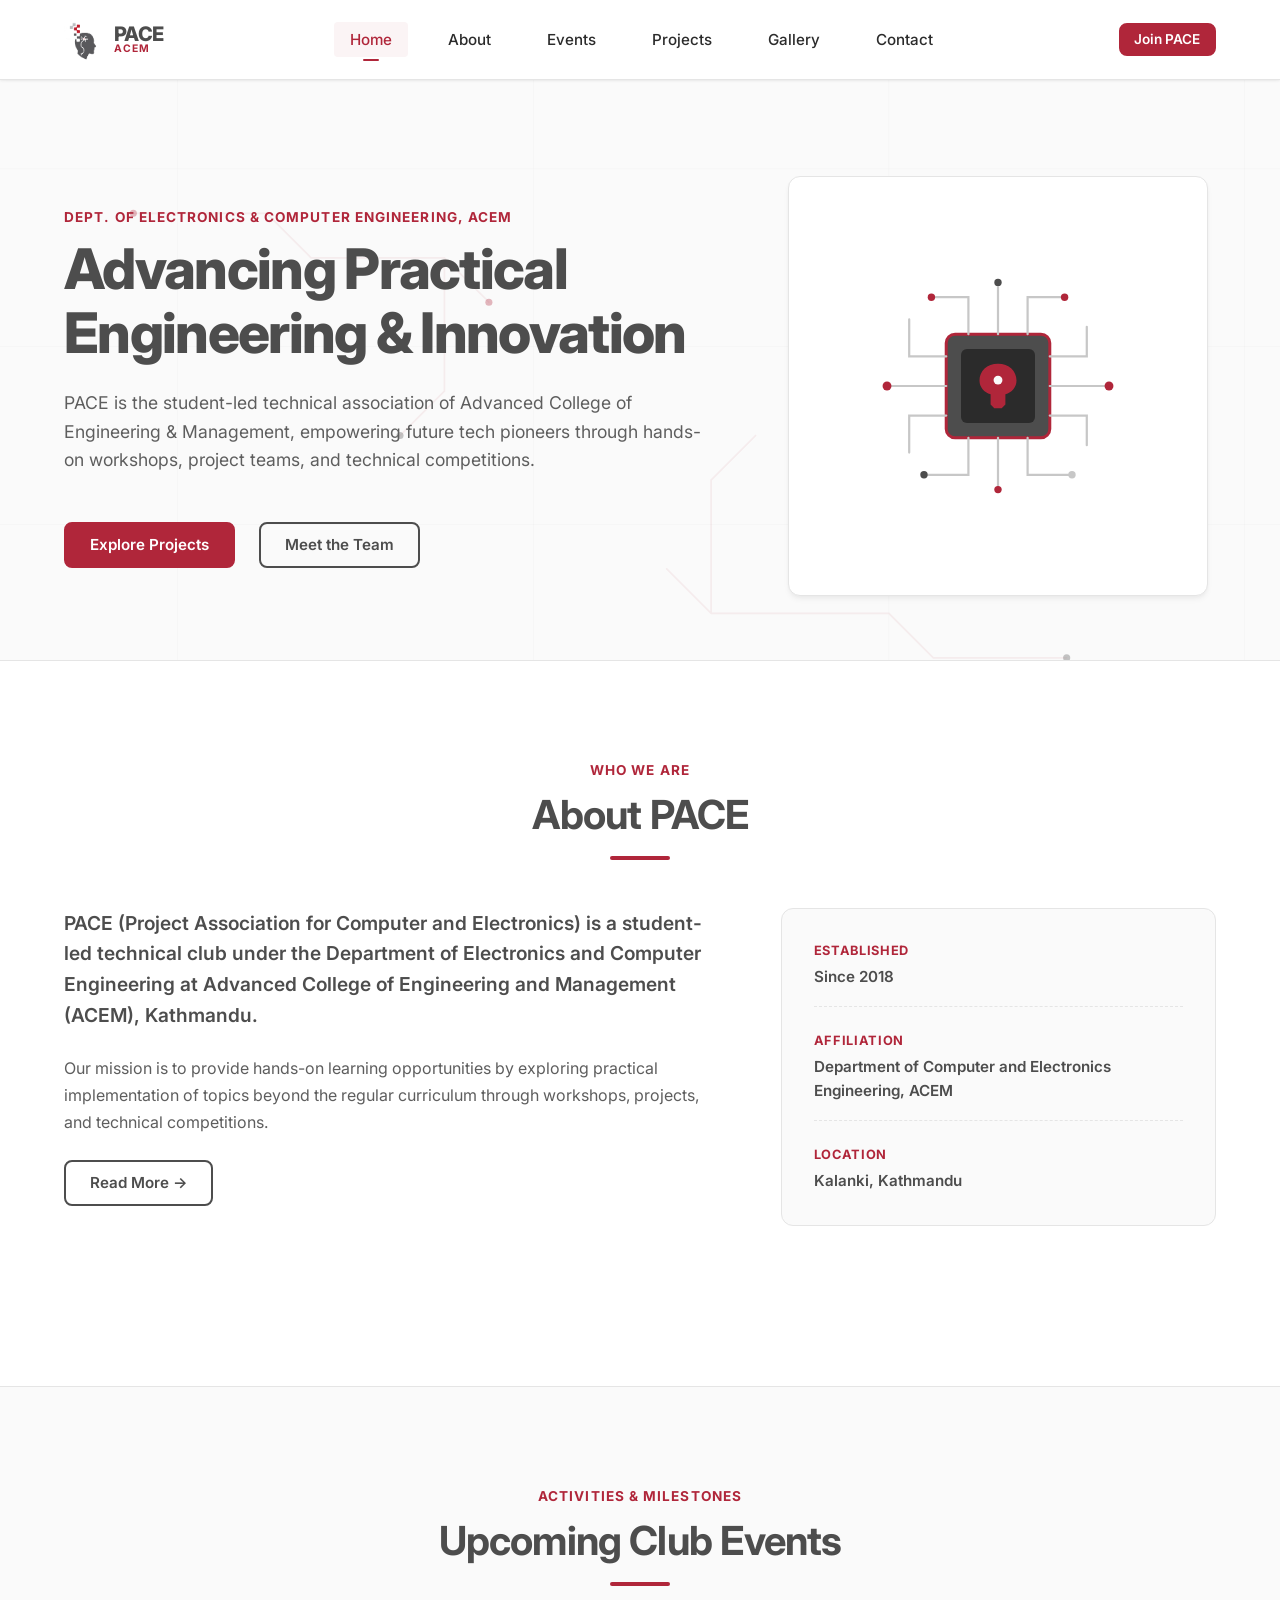
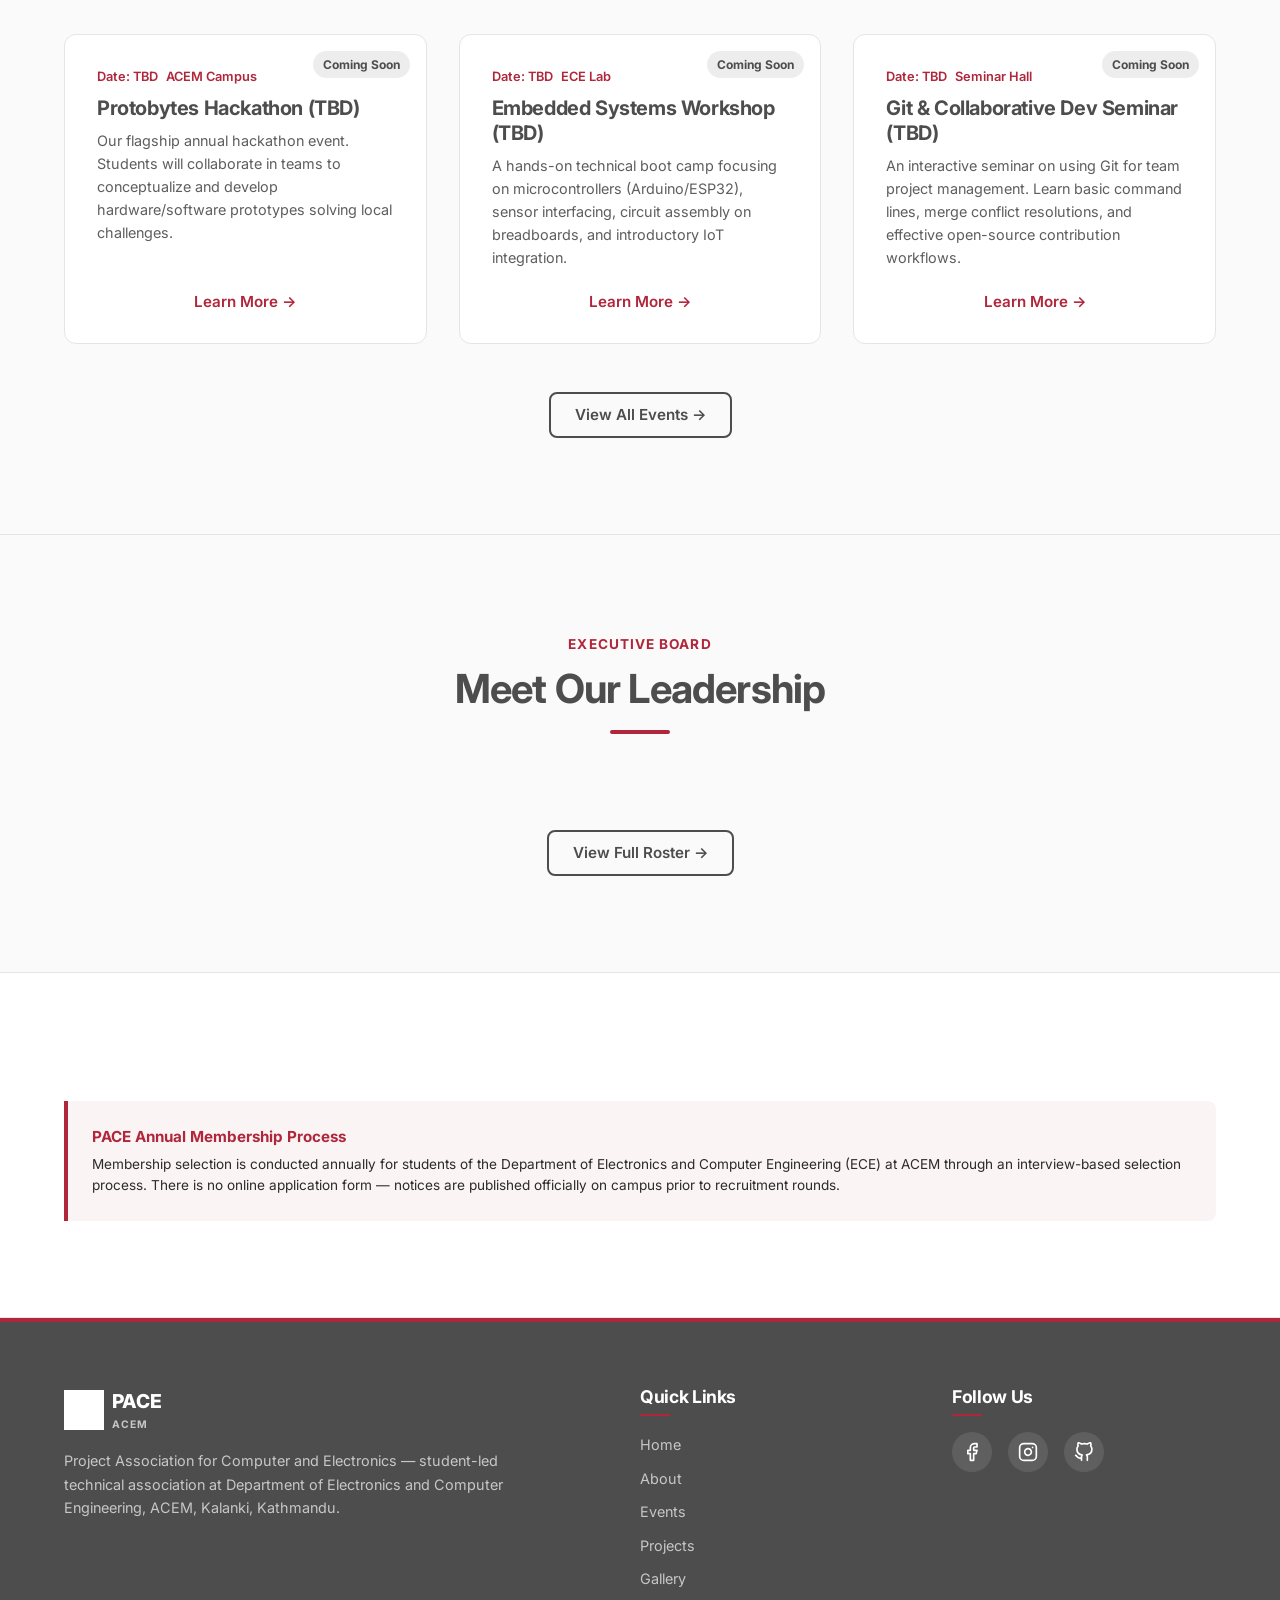
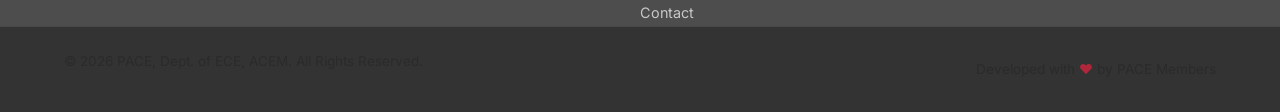
==== commit 08a323ee: "Optimizing the Folder Structure" ====
--- a/index.html
+++ b/index.html
@@ -5,46 +5,38 @@
   <meta charset="UTF-8">
   <meta name="viewport" content="width=device-width, initial-scale=1.0">
   <title>PACE — Project Association for Computer and Electronics | ACEM</title>
-
-  <!-- SEO Meta Tags -->
   <meta name="description"
-    content="PACE (Project Association for Computer and Electronics) is a student-led technical club under the Department of Electronics and Computer Engineering at Advanced College of Engineering and Management (ACEM), Kalanki, Kathmandu.">
-  <meta name="keywords"
-    content="PACE, ACEM, Electronics Club, Computer Club, Tribhuvan University, Engineering Nepal, Kalanki, Student Club, Technical Workshops">
+    content="PACE is a student-led technical community at ACEM that empowers students to learn, build, innovate, and develop practical engineering skills beyond the classroom.">
+  <meta name="keywords" content="PACE, ACEM, Computer Engineering, Electronics, Robotics, IoT, AI, Kathmandu, Nepal">
   <meta name="author" content="PACE ACEM">
-
-  <!-- Open Graph / Facebook -->
   <meta property="og:type" content="website">
+  <meta property="og:title" content="PACE — Project Association for Computer and Electronics">
+  <meta property="og:image" content="assests/paceofficallogo.png ">
+  <meta property="og:description"
+    content="Empowering future engineers through innovation and practical learning at ACEM, Kathmandu.">
   <meta property="og:url" content="https://acem.edu.np">
-  <meta property="og:title" content="PACE — Project Association for Computer and Electronics">
-  <meta property="og:description"
-    content="Explore hands-on workshops, engineering projects, and technical competitions by PACE, the ECE student club at Advanced College of Engineering and Management.">
-
-  <!-- Google Fonts -->
   <link rel="preconnect" href="https://fonts.googleapis.com">
   <link rel="preconnect" href="https://fonts.gstatic.com" crossorigin>
   <link href="https://fonts.googleapis.com/css2?family=Inter:wght@300;400;500;600;700;800&display=swap"
     rel="stylesheet">
 
-  <!--Favicon-->
-  <link rel="apple-touch-icon" sizes="180x180" href="assests/favicon_io/apple-touch-icon.png">
-  <link rel="icon" type="image/png" sizes="32x32" href="assests/favicon_io/favicon-32x32.png">
-  <link rel="icon" type="image/png" sizes="16x16" href="assests/favicon_io/favicon-16x16.png">
-  <link rel="shortcut icon" href="assests/favicon_io/favicon.ico" type="image/x-icon">
-  <link rel="manifest" href="assests/favicon_io/site.webmanifest">
-  <!--Favicon-->
-
-  <!-- Stylesheets -->
-  <link rel="stylesheet" href="styles.css">
+  <!-- Favicons -->
+  <link rel="icon" href="assets/icons/favicon_io/favicon.ico" sizes="any">
+  <link rel="icon" type="image/png" sizes="32x32" href="assets/icons/favicon_io/favicon-32x32.png">
+  <link rel="icon" type="image/png" sizes="16x16" href="assets/icons/favicon_io/favicon-16x16.png">
+  <link rel="apple-touch-icon" sizes="180x180" href="assets/icons/favicon_io/apple-touch-icon.png">
+  <link rel="manifest" href="assets/icons/favicon_io/site.webmanifest">
+  <!-- Stylesheet -->
+  <link rel="stylesheet" href="css/main.css">
 </head>
 
-<body>
-
-  <!-- 1. Sticky Navigation -->
+<body data-page="home">
+
+  <!-- 1. Sticky Navigation Header -->
   <header class="navbar-header">
     <div class="nav-container">
-      <a href="#home" class="nav-brand" aria-label="PACE Home">
-        <img src="assests/paceofficallogo.png" alt="PACE Logo" class="nav-logo">
+      <a href="index.html" class="nav-brand" aria-label="PACE Home">
+        <img src="assets/logos/paceofficallogo.png" alt="PACE Logo" class="nav-logo">
         <div class="brand-text">
           <span class="brand-title">PACE</span>
           <span class="brand-subtitle">ACEM</span>
@@ -54,16 +46,19 @@
       <!-- Desktop Navigation Menu -->
       <nav class="nav-menu" id="navMenu" aria-label="Main Navigation">
         <ul class="nav-list">
-          <li class="nav-item"><a href="#home" class="nav-link active">Home</a></li>
-          <li class="nav-item"><a href="#about" class="nav-link">About</a></li>
-          <li class="nav-item"><a href="#events" class="nav-link">Events</a></li>
-          <li class="nav-item"><a href="#members" class="nav-link">Members</a></li>
-          <li class="nav-item"><a href="#contact" class="nav-link">Contact</a></li>
+          <li class="nav-item"><a href="index.html" class="nav-link active">Home</a></li>
+          <li class="nav-item"><a href="about.html" class="nav-link">About</a></li>
+          <li class="nav-item"><a href="events.html" class="nav-link">Events</a></li>
+          <li class="nav-item"><a href="projects.html" class="nav-link">Projects</a></li>
+          <li class="nav-item"><a href="gallery.html" class="nav-link">Gallery</a></li>
+          <li class="nav-item"><a href="contact.html" class="nav-link">Contact</a></li>
         </ul>
       </nav>
 
       <!-- Nav CTA & Mobile Hamburger -->
       <div class="nav-actions">
+        <!-- Join PACE CTA (Links to membership process note) -->
+        <a href="about.html#membership" class="btn btn-sm btn-primary">Join PACE</a>
         <button class="hamburger-menu" id="hamburgerBtn" aria-expanded="false" aria-controls="navMenu"
           aria-label="Toggle menu">
           <span class="bar"></span>
@@ -75,93 +70,69 @@
   </header>
 
   <main>
-    <!-- 2. Hero Section -->
+    <!-- Hero -->
     <section id="home" class="hero-section">
-      <!-- Subtle Circuit SVG Pattern Background -->
       <div class="hero-bg-pattern" aria-hidden="true">
         <svg xmlns="http://www.w3.org/2000/svg" viewBox="0 0 1440 800" fill="none" class="circuit-svg">
-          <!-- Grid Lines -->
           <path d="M 0 100 H 1440 M 0 300 H 1440 M 0 500 H 1440 M 0 700 H 1440" stroke="rgba(77, 77, 77, 0.03)"
             stroke-width="1" />
           <path d="M 200 0 V 800 M 600 0 V 800 M 1000 0 V 800 M 1400 0 V 800" stroke="rgba(77, 77, 77, 0.03)"
             stroke-width="1" />
-
-          <!-- Circuit Board Paths -->
           <path d="M 150 150 L 300 150 L 350 200 L 500 200 L 550 250 M 500 200 L 500 350 L 450 400"
             stroke="rgba(176, 38, 58, 0.08)" stroke-width="2" stroke-linecap="round" />
           <path d="M 1200 650 L 1050 650 L 1000 600 L 800 600 L 750 550 M 800 600 L 800 450 L 850 400"
             stroke="rgba(176, 38, 58, 0.08)" stroke-width="2" stroke-linecap="round" />
-          <path d="M 1050 150 L 1150 150 L 1200 200 L 1300 200" stroke="rgba(77, 77, 77, 0.08)" stroke-width="1.5"
-            stroke-linecap="round" />
-
-          <!-- Circuit Nodes (Dots) -->
           <circle cx="150" cy="150" r="4" fill="#B0263A" opacity="0.4" />
           <circle cx="550" cy="250" r="4" fill="#B0263A" opacity="0.4" />
-          <circle cx="450" cy="400" r="4" fill="#B0263A" opacity="0.4" />
+          <circle cx="450" cy="400" r="4" fill="#4D4D4D" opacity="0.4" />
           <circle cx="1200" cy="650" r="4" fill="#4D4D4D" opacity="0.4" />
-          <circle cx="750" cy="550" r="4" fill="#B0263A" opacity="0.4" />
-          <circle cx="850" cy="400" r="4" fill="#4D4D4D" opacity="0.4" />
-          <circle cx="1050" cy="150" r="3" fill="#C7C7C7" opacity="0.4" />
-          <circle cx="1300" cy="200" r="3" fill="#C7C7C7" opacity="0.4" />
         </svg>
       </div>
 
       <div class="container hero-container">
         <div class="hero-content">
-          <!-- <div class="hero-badge">Department of Electronics &amp; Computer Engineering, ACEM</div> -->
+          <span class="section-tag">Dept. of Electronics &amp; Computer Engineering, ACEM</span>
           <h1 class="hero-title">Advancing Practical Engineering &amp; Innovation</h1>
           <p class="hero-subtitle">PACE is the student-led technical association of Advanced College of Engineering
-            &amp; Management, empowering future tech pioneers through hands-on creation and real-world engineering
-            challenge engagement.</p>
+            &amp; Management, empowering future tech pioneers through hands-on workshops, project teams, and technical
+            competitions.</p>
 
           <div class="hero-actions">
-            <!-- <a href="#events" class="btn btn-primary">Explore Projects</a> -->
-            <a href="#members" class="btn btn-primary">Know Our Team</a>
+            <!-- Hero CTAs -->
+            <a href="projects.html" class="btn btn-primary">Explore Projects</a>
+            <a href="#members" class="btn btn-outline">Meet the Team</a>
           </div>
         </div>
 
         <div class="hero-visual" aria-hidden="true">
-          <!-- Sleek minimalist circuit element illustration -->
           <div class="circuit-board-wrapper">
             <svg viewBox="0 0 500 500" fill="none" class="interactive-circuit">
-              <!-- Central chip -->
               <rect x="180" y="180" width="140" height="140" rx="12" fill="#4D4D4D" stroke="#B0263A" stroke-width="4" />
               <rect x="200" y="200" width="100" height="100" rx="8" fill="#2B2B2B" />
-
-              <!-- Core icon (Abstract Neuron inside Chip) -->
               <path
                 d="M 250 220 C 235 220 225 230 225 242.5 C 225 251.25 231.25 258.75 240 261.25 L 240 275 L 245 280 H 255 L 260 275 L 260 261.25 C 268.75 258.75 275 251.25 275 242.5 C 275 230 265 220 250 220 Z"
                 fill="#B0263A" />
               <circle cx="250" cy="242" r="6" fill="#FAFAFA" />
-
-              <!-- Pins & Connections -->
               <g stroke="#C7C7C7" stroke-width="3" stroke-linecap="round">
-                <!-- Top Pins -->
                 <path d="M 210 180 V 130 H 160" />
                 <path d="M 250 180 V 110" />
                 <path d="M 290 180 V 130 H 340" />
-                <!-- Bottom Pins -->
                 <path d="M 210 320 V 370 H 150" />
                 <path d="M 250 320 V 390" />
                 <path d="M 290 320 V 370 H 350" />
-                <!-- Left Pins -->
                 <path d="M 180 210 H 130 V 160" />
                 <path d="M 180 250 H 100" />
                 <path d="M 180 290 H 130 V 340" />
-                <!-- Right Pins -->
                 <path d="M 320 210 H 370 V 170" />
                 <path d="M 320 250 H 400" />
                 <path d="M 320 290 H 370 V 330" />
               </g>
-
-              <!-- Terminal Nodes -->
               <circle cx="160" cy="130" r="5" fill="#B0263A" />
               <circle cx="250" cy="110" r="5" fill="#4D4D4D" />
               <circle cx="340" cy="130" r="5" fill="#B0263A" />
               <circle cx="150" cy="370" r="5" fill="#4D4D4D" />
               <circle cx="250" cy="390" r="5" fill="#B0263A" />
               <circle cx="350" cy="370" r="5" fill="#C7C7C7" />
-
               <circle cx="100" cy="250" r="6" fill="#B0263A" />
               <circle cx="400" cy="250" r="6" fill="#B0263A" />
             </svg>
@@ -170,10 +141,10 @@
       </div>
     </section>
 
-    <!-- 3. About Section -->
+    <!-- 3. About Section Preview -->
     <section id="about" class="about-section">
       <div class="container">
-        <div class="section-header">
+        <div class="section-header reveal">
           <span class="section-tag">Who We Are</span>
           <h2 class="section-title">About PACE</h2>
           <div class="section-divider"></div>
@@ -188,27 +159,23 @@
             </p>
             <p class="about-body">
               Our mission is to provide hands-on learning opportunities by exploring practical implementation of topics
-              beyond the regular curriculum through workshops, projects, and technical competitions. We nurture
-              engineering skillsets, promote multi-disciplinary collaboration, and act as a springboard for student
-              leadership and technical excellence.
+              beyond the regular curriculum through workshops, projects, and technical competitions.
             </p>
-            <div class="about-cta-container">
-              <!-- About Read More button (Future Page) -->
-              <!-- TODO: wire up later to redirect to a dedicated About page -->
-              <!-- <a href="#about" class="btn btn-outline disabled-placeholder"
-                aria-label="Read more about PACE (Coming Soon)">Read More</a>
-              <span class="placeholder-tag">Future Page</span> -->
-            </div>
-          </div>
-
-          <div class="about-meta-box">
+
+            <!-- About Read More CTA -->
+            <div style="margin-top: var(--space-md);">
+              <a href="about.html" class="btn btn-outline">Read More &rarr;</a>
+            </div>
+          </div>
+
+          <div class="about-meta-box reveal">
             <div class="meta-item">
               <span class="meta-label">Established</span>
-              <span class="meta-value">Since 2000</span>
+              <span class="meta-value">Since 2018</span>
             </div>
             <div class="meta-item">
               <span class="meta-label">Affiliation</span>
-              <span class="meta-value">Department of Electronics and Computer Engineering, ACEM</span>
+              <span class="meta-value">Department of Computer and Electronics Engineering, ACEM</span>
             </div>
             <div class="meta-item">
               <span class="meta-label">Location</span>
@@ -216,71 +183,20 @@
             </div>
           </div>
         </div>
-
-        <h3 class="subsection-title">What We Do</h3>
-        <div class="services-grid">
-          <!-- Card 1 -->
-          <div class="service-card">
-            <div class="card-icon-wrapper" aria-hidden="true">
-              <svg xmlns="http://www.w3.org/2000/svg" width="24" height="24" viewBox="0 0 24 24" fill="none"
-                stroke="currentColor" stroke-width="2" stroke-linecap="round" stroke-linejoin="round"
-                class="feather-tool">
-                <path
-                  d="M14.7 6.3a1 1 0 0 0 0 1.4l1.6 1.6a1 1 0 0 0 1.4 0l3.77-3.77a6 6 0 0 1-7.94 7.94l-6.91 6.91a2.12 2.12 0 0 1-3-3l6.91-6.91a6 6 0 0 1 7.94-7.94l-3.76 3.76z">
-                </path>
-              </svg>
-            </div>
-            <h4 class="service-card-title">Technical Workshops</h4>
-            <p class="service-card-text">We organize technical workshops and hands-on sessions covering programming,
-              embedded systems, and system design for ACEM students.</p>
-          </div>
-
-          <!-- Card 2 -->
-          <div class="service-card">
-            <div class="card-icon-wrapper" aria-hidden="true">
-              <svg xmlns="http://www.w3.org/2000/svg" width="24" height="24" viewBox="0 0 24 24" fill="none"
-                stroke="currentColor" stroke-width="2" stroke-linecap="round" stroke-linejoin="round"
-                class="feather-award">
-                <circle cx="12" cy="8" r="7"></circle>
-                <polyline points="8.21 13.89 7 23 12 20 17 23 15.79 13.88"></polyline>
-              </svg>
-            </div>
-            <h4 class="service-card-title">Technical Festivals</h4>
-            <p class="service-card-text">We build competitive project teams and represent our college in national and
-              international tech festivals, including IIT Bombay Techfest.</p>
-          </div>
-
-          <!-- Card 3 -->
-          <div class="service-card">
-            <div class="card-icon-wrapper" aria-hidden="true">
-              <svg xmlns="http://www.w3.org/2000/svg" width="24" height="24" viewBox="0 0 24 24" fill="none"
-                stroke="currentColor" stroke-width="2" stroke-linecap="round" stroke-linejoin="round"
-                class="feather-users">
-                <path d="M17 21v-2a4 4 0 0 0-4-4H5a4 4 0 0 0-4 4v2"></path>
-                <circle cx="9" cy="7" r="4"></circle>
-                <path d="M23 21v-2a4 4 0 0 0-3-3.87"></path>
-                <path d="M16 3.13a4 4 0 0 1 0 7.75"></path>
-              </svg>
-            </div>
-            <h4 class="service-card-title">Club Collaboration</h4>
-            <p class="service-card-text">We collaborate closely with other ACEM technical clubs (such as the Advanced
-              Robotics Club — ARC) on integrated robotics and engineering challenges.</p>
-          </div>
-        </div>
-      </div>
-    </section>
-
-    <!-- 4. Events Section -->
+      </div>
+    </section>
+
+    <!-- 4. Events Preview Section (3 Cards) -->
     <section id="events" class="events-section">
       <div class="container">
         <div class="section-header">
           <span class="section-tag">Activities &amp; Milestones</span>
-          <h2 class="section-title">Club Events</h2>
+          <h2 class="section-title">Upcoming Club Events</h2>
           <div class="section-divider"></div>
         </div>
 
         <div class="events-grid">
-          <!-- Event 1 (Placeholder) -->
+          <!-- Card 1 -->
           <div class="event-card">
             <div class="event-status-tag">Coming Soon</div>
             <div class="event-card-content">
@@ -288,19 +204,15 @@
                 <span class="event-date">Date: TBD</span>
                 <span class="event-location">ACEM Campus</span>
               </div>
-              <h3 class="event-title">Protobytes Hackathon</h3>
+              <h3 class="event-title">Protobytes Hackathon (TBD)</h3>
               <p class="event-desc">Our flagship annual hackathon event. Students will collaborate in teams to
-                conceptualize and develop hardware/software prototypes solving local challenges within a limited
-                timeframe.</p>
-
-              <!-- Event Learn More (Placeholder) -->
+                conceptualize and develop hardware/software prototypes solving local challenges.</p>
               <!-- TODO: wire up later -->
-              <a href="#events" class="btn btn-text-link disabled-placeholder"
-                aria-label="Learn more about Protobytes Hackathon (Coming Soon)">Learn More &rarr;</a>
-            </div>
-          </div>
-
-          <!-- Event 2 (Placeholder) -->
+              <a href="events.html" class="btn btn-text-link">Learn More &rarr;</a>
+            </div>
+          </div>
+
+          <!-- Card 2 -->
           <div class="event-card">
             <div class="event-status-tag">Coming Soon</div>
             <div class="event-card-content">
@@ -308,18 +220,15 @@
                 <span class="event-date">Date: TBD</span>
                 <span class="event-location">ECE Lab</span>
               </div>
-              <h3 class="event-title">Embedded Systems Workshop</h3>
+              <h3 class="event-title">Embedded Systems Workshop (TBD)</h3>
               <p class="event-desc">A hands-on technical boot camp focusing on microcontrollers (Arduino/ESP32), sensor
                 interfacing, circuit assembly on breadboards, and introductory IoT integration.</p>
-
-              <!-- Event Learn More (Placeholder) -->
               <!-- TODO: wire up later -->
-              <a href="#events" class="btn btn-text-link disabled-placeholder"
-                aria-label="Learn more about Embedded Systems Workshop (Coming Soon)">Learn More &rarr;</a>
-            </div>
-          </div>
-
-          <!-- Event 3 (Placeholder) -->
+              <a href="events.html" class="btn btn-text-link">Learn More &rarr;</a>
+            </div>
+          </div>
+
+          <!-- Card 3 -->
           <div class="event-card">
             <div class="event-status-tag">Coming Soon</div>
             <div class="event-card-content">
@@ -327,135 +236,51 @@
                 <span class="event-date">Date: TBD</span>
                 <span class="event-location">Seminar Hall</span>
               </div>
-              <h3 class="event-title">Git &amp; Collaborative Dev Seminar</h3>
+              <h3 class="event-title">Git &amp; Collaborative Dev Seminar (TBD)</h3>
               <p class="event-desc">An interactive seminar on using Git for team project management. Learn basic command
                 lines, merge conflict resolutions, and effective open-source contribution workflows.</p>
-
-              <!-- Event Learn More (Placeholder) -->
               <!-- TODO: wire up later -->
-              <a href="#events" class="btn btn-text-link disabled-placeholder"
-                aria-label="Learn more about Git Seminar (Coming Soon)">Learn More &rarr;</a>
+              <a href="events.html" class="btn btn-text-link">Learn More &rarr;</a>
             </div>
           </div>
         </div>
 
         <div class="events-footer-cta">
-          <!-- View All Events button (Future Page) -->
-          <!-- TODO: wire up later to redirect to a dedicated Events page -->
-          <a href="#events" class="btn btn-outline disabled-placeholder" aria-label="View all events (Coming Soon)">View
-            All Events</a>
-          <span class="placeholder-tag">Future Page</span>
-        </div>
-      </div>
-    </section>
-
+          <!-- View All Events CTA -->
+          <a href="events.html" class="btn btn-outline">View All Events &rarr;</a>
+        </div>
+      </div>
+    </section>
+
+    <!-- 5. Executive Members Preview Section -->
     <section id="members" class="members-section">
       <div class="container">
         <div class="section-header">
-          <span class="section-tag">Our Team</span>
-          <h2 class="section-title">Club Members</h2>
+          <span class="section-tag">Executive Board</span>
+          <h2 class="section-title">Meet Our Leadership</h2>
           <div class="section-divider"></div>
-          </div>
-
-          <div class="members-grid" id="membersGrid"></div>
-    <!-- 6. Contact & Membership Section -->
-    <section id="contact" class="contact-section">
+        </div>
+
+        <div class="members-grid" id="membersGrid">
+          <!-- Populated dynamically via js/pages/home.js -->
+        </div>
+
+        <div style="text-align: center; margin-top: var(--space-xl);">
+          <a href="about.html" class="btn btn-outline">View Full Roster &rarr;</a>
+        </div>
+      </div>
+    </section>
+
+    <!-- 6. Static Membership Info CTA -->
+    <section class="about-section" style="background-color: var(--color-white);">
       <div class="container">
-        <div class="section-header">
-          <span class="section-tag">Get in Touch</span>
-          <h2 class="section-title">Contact Us</h2>
-          <div class="section-divider"></div>
-        </div>
-
-        <div class="contact-layout">
-          <!-- Left Column: Contact info & static note -->
-          <div class="contact-info-panel">
-            <div class="info-block">
-              <h3>Office Location</h3>
-              <p>Department of Electronics and Computer Engineering<br>
-                Advanced College of Engineering and Management (ACEM)<br>
-                Bhuwaneshwari Marg, Kalanki-14, Kathmandu, Nepal</p>
-            </div>
-
-            <div class="info-block">
-              <h3>Contact Details</h3>
-              <p>Email: <a href="mailto:info@acem.edu.np" class="contact-link">info@acem.edu.np</a><br>
-                Phone: <span class="phone-placeholder">+977-1-XXXXXXX</span> <span
-                  class="placeholder-label">(dummy)</span></p>
-            </div>
-
-            <!-- Sleek Static Map Placeholder -->
-            <div class="map-placeholder-box">
-              <div class="map-visual-simulation" aria-hidden="true">
-                <!-- Abstract map grids -->
-                <svg viewBox="0 0 400 200" fill="none" class="simulated-map-svg">
-                  <!-- Roads -->
-                  <path d="M 0 50 Q 200 40 400 60 M 0 150 Q 150 160 400 130 M 100 0 L 120 200 M 300 0 L 280 200"
-                    stroke="#E0E0E0" stroke-width="4" />
-                  <!-- Rivers or green patches -->
-                  <rect x="200" y="80" width="60" height="40" rx="8" fill="#E8F5E9" opacity="0.6" />
-                  <rect x="50" y="80" width="40" height="50" rx="8" fill="#E8F5E9" opacity="0.6" />
-
-                  <!-- College Marker Pin -->
-                  <g class="map-pin-group">
-                    <circle cx="200" cy="90" r="14" fill="#B0263A" opacity="0.2" />
-                    <circle cx="200" cy="90" r="6" fill="#B0263A" />
-                  </g>
-                </svg>
-                <div class="map-overlay-info">
-                  <span class="map-location-title">Advanced College of Engineering &amp; Management</span>
-                  <span class="map-location-coords">Kalanki, Kathmandu</span>
-                </div>
-              </div>
-              <div class="map-cta-bar">
-                <a href="https://www.google.com/maps/search/?api=1&query=Advanced+College+of+Engineering+and+Management+Kalanki+Kathmandu"
-                  target="_blank" rel="noopener noreferrer" class="btn btn-sm btn-outline map-external-link">
-                  <span>Open in Google Maps</span>
-                  <svg xmlns="http://www.w3.org/2000/svg" width="12" height="12" viewBox="0 0 24 24" fill="none"
-                    stroke="currentColor" stroke-width="2" stroke-linecap="round" stroke-linejoin="round"
-                    class="feather-external-link">
-                    <path d="M18 13v6a2 2 0 0 1-2 2H5a2 2 0 0 1-2-2V8a2 2 0 0 1 2-2h6"></path>
-                    <polyline points="15 3 21 3 21 9"></polyline>
-                    <line x1="10" y1="14" x2="21" y2="3"></line>
-                  </svg>
-                </a>
-              </div>
-            </div>
-          </div>
-
-          <!-- Right Column: Static Contact Form -->
-          <div class="contact-form-panel">
-            <h3 class="form-title">Send a Message</h3>
-            <p class="form-subtitle">For workshop inquiries, collaborations, or general questions, drop us a line.</p>
-
-            <form id="contactForm" class="contact-form" action="#" method="POST"
-              onsubmit="event.preventDefault(); alert('Notice: Frontend only. Form submission is a placeholder.');">
-              <div class="form-group">
-                <label for="form-name">Full Name</label>
-                <input type="text" id="form-name" name="name" required placeholder="John Doe">
-              </div>
-
-              <div class="form-group">
-                <label for="form-email">Email Address</label>
-                <input type="email" id="form-email" name="email" required placeholder="john@example.com">
-              </div>
-
-              <div class="form-group">
-                <label for="form-subject">Subject</label>
-                <input type="text" id="form-subject" name="subject" required placeholder="Workshop Inquiry">
-              </div>
-
-              <div class="form-group">
-                <label for="form-message">Message</label>
-                <textarea id="form-message" name="message" rows="5" required
-                  placeholder="Write your message details here..."></textarea>
-              </div>
-
-              <!-- Form Submit (Static / Wire up later) -->
-              <!-- TODO: wire up later (e.g. Formspree, EmailJS or backend API) -->
-              <button type="submit" class="btn btn-primary btn-block form-submit-btn">Send Message</button>
-            </form>
-          </div>
+        <div class="membership-note-card">
+          <div class="membership-note-title">PACE Annual Membership Process</div>
+          <p class="membership-note-text">
+            Membership selection is conducted annually for students of the Department of Electronics and Computer
+            Engineering (ECE) at ACEM through an interview-based selection process. There is no online application form
+            — notices are published officially on campus prior to recruitment rounds.
+          </p>
         </div>
       </div>
     </section>
@@ -465,25 +290,26 @@
   <footer class="footer">
     <div class="container footer-container">
       <div class="footer-brand-section">
-        <a href="#home" class="footer-logo-wrapper" aria-label="PACE Home">
-          <img src="assests/paceofficallogo.png" alt="PACE Logo" class="footer-logo">
+        <a href="index.html" class="footer-logo-wrapper" aria-label="PACE Home">
+          <img src="assets/logos/paceofficallogo.png" alt="PACE Logo" class="footer-logo">
           <div class="footer-logo-text">
             <span class="footer-logo-title">PACE</span>
             <span class="footer-logo-subtitle">ACEM</span>
           </div>
         </a>
-        <p class="footer-desc">Project Association for Computer and Electronics — student-led innovation club at
+        <p class="footer-desc">Project Association for Computer and Electronics — student-led technical association at
           Department of Electronics and Computer Engineering, ACEM, Kalanki, Kathmandu.</p>
       </div>
 
       <div class="footer-nav-section">
         <h4 class="footer-heading">Quick Links</h4>
         <ul class="footer-links-list">
-          <li><a href="#home">Home</a></li>
-          <li><a href="#about">About</a></li>
-          <li><a href="#events">Events</a></li>
-          <li><a href="#members">Members</a></li>
-          <li><a href="#contact">Contact</a></li>
+          <li><a href="index.html">Home</a></li>
+          <li><a href="about.html">About</a></li>
+          <li><a href="events.html">Events</a></li>
+          <li><a href="projects.html">Projects</a></li>
+          <li><a href="gallery.html">Gallery</a></li>
+          <li><a href="contact.html">Contact</a></li>
         </ul>
       </div>
 
@@ -494,8 +320,7 @@
           <a href="https://www.facebook.com/" target="_blank" rel="noopener noreferrer" class="social-icon-btn"
             aria-label="Facebook">
             <svg xmlns="http://www.w3.org/2000/svg" width="20" height="20" viewBox="0 0 24 24" fill="none"
-              stroke="currentColor" stroke-width="2" stroke-linecap="round" stroke-linejoin="round"
-              class="feather-facebook">
+              stroke="currentColor" stroke-width="2" stroke-linecap="round" stroke-linejoin="round">
               <path d="M18 2h-3a5 5 0 0 0-5 5v3H7v4h3v8h4v-8h3l1-4h-4V7a1 1 0 0 1 1-1h3z"></path>
             </svg>
           </a>
@@ -503,19 +328,16 @@
           <a href="https://www.instagram.com/pace_acem/" target="_blank" rel="noopener noreferrer"
             class="social-icon-btn" aria-label="Instagram">
             <svg xmlns="http://www.w3.org/2000/svg" width="20" height="20" viewBox="0 0 24 24" fill="none"
-              stroke="currentColor" stroke-width="2" stroke-linecap="round" stroke-linejoin="round"
-              class="feather-instagram">
+              stroke="currentColor" stroke-width="2" stroke-linecap="round" stroke-linejoin="round">
               <rect x="2" y="2" width="20" height="20" rx="5" ry="5"></rect>
               <path d="M16 11.37A4 4 0 1 1 12.63 8 4 4 0 0 1 16 11.37z"></path>
               <line x1="17.5" y1="6.5" x2="17.51" y2="6.5"></line>
             </svg>
           </a>
-          <!-- GitHub -->
-          <a href="https://github.com/" target="_blank" rel="noopener noreferrer" class="social-icon-btn"
-            aria-label="GitHub">
+          <!-- GitHub (Placeholder) -->
+          <a href="#" class="social-icon-btn" aria-label="GitHub (Placeholder)">
             <svg xmlns="http://www.w3.org/2000/svg" width="20" height="20" viewBox="0 0 24 24" fill="none"
-              stroke="currentColor" stroke-width="2" stroke-linecap="round" stroke-linejoin="round"
-              class="feather-github">
+              stroke="currentColor" stroke-width="2" stroke-linecap="round" stroke-linejoin="round">
               <path
                 d="M9 19c-5 1.5-5-2.5-7-3m14 6v-3.87a3.37 3.37 0 0 0-.94-2.61c3.14-.35 6.44-1.54 6.44-7A5.44 5.44 0 0 0 20 4.77 5.07 5.07 0 0 0 19.91 1S18.73.65 16 2.48a13.38 13.38 0 0 0-7 0C6.27.65 5.09 1 5.09 1A5.07 5.07 0 0 0 5 4.77a5.44 5.44 0 0 0-1.5 3.78c0 5.42 3.3 6.61 6.44 7A3.37 3.37 0 0 0 9 18.13V22">
               </path>
@@ -527,16 +349,15 @@
 
     <div class="footer-bottom">
       <div class="container footer-bottom-container">
-        <p class="copyright-text">&copy; 2026 PACE (Project Association for Computer and Electronics), Department of
-          ECE, ACEM. All Rights Reserved.</p>
-        <p class="credit-text">Developed with <span class="heart-icon">&hearts;</span> by <a href="#members"
-            class="credit-link">PACE Members</a></p>
+        <p class="copyright-text">&copy; <span id="copyrightYear">2026</span> PACE, Dept. of ECE, ACEM. All Rights
+          Reserved.</p>
+        <p class="credit-text">Developed with <span class="heart-icon">&hearts;</span> by PACE Members</p>
       </div>
     </div>
   </footer>
 
-  <!-- Scripts -->
-  <script src="script.js"></script>
+  <!-- Entry Script -->
+  <script type="module" src="js/main.js"></script>
 </body>
 
 </html>
--- a/css/main.css
+++ b/css/main.css
@@ -0,0 +1,29 @@
+/* ==========================================================================
+   PACE Web Design System - Main CSS Entry Point
+   Structure: base → layout → components → sections
+   ========================================================================== */
+
+/* 1. Base Styles */
+@import url('base/variables.css');
+@import url('base/reset.css');
+@import url('base/typography.css');
+
+/* 2. Layout Structure */
+@import url('layout/navbar.css');
+@import url('layout/footer.css');
+@import url('layout/grid.css');
+
+/* 3. Reusable Components */
+@import url('components/buttons.css');
+@import url('components/cards.css');
+@import url('components/forms.css');
+@import url('components/modal.css');
+
+/* 4. Page Specific Sections */
+@import url('sections/home.css');
+@import url('sections/about.css');
+@import url('sections/events.css');
+@import url('sections/projects.css');
+@import url('sections/members.css');
+@import url('sections/gallery.css');
+@import url('sections/contact.css');
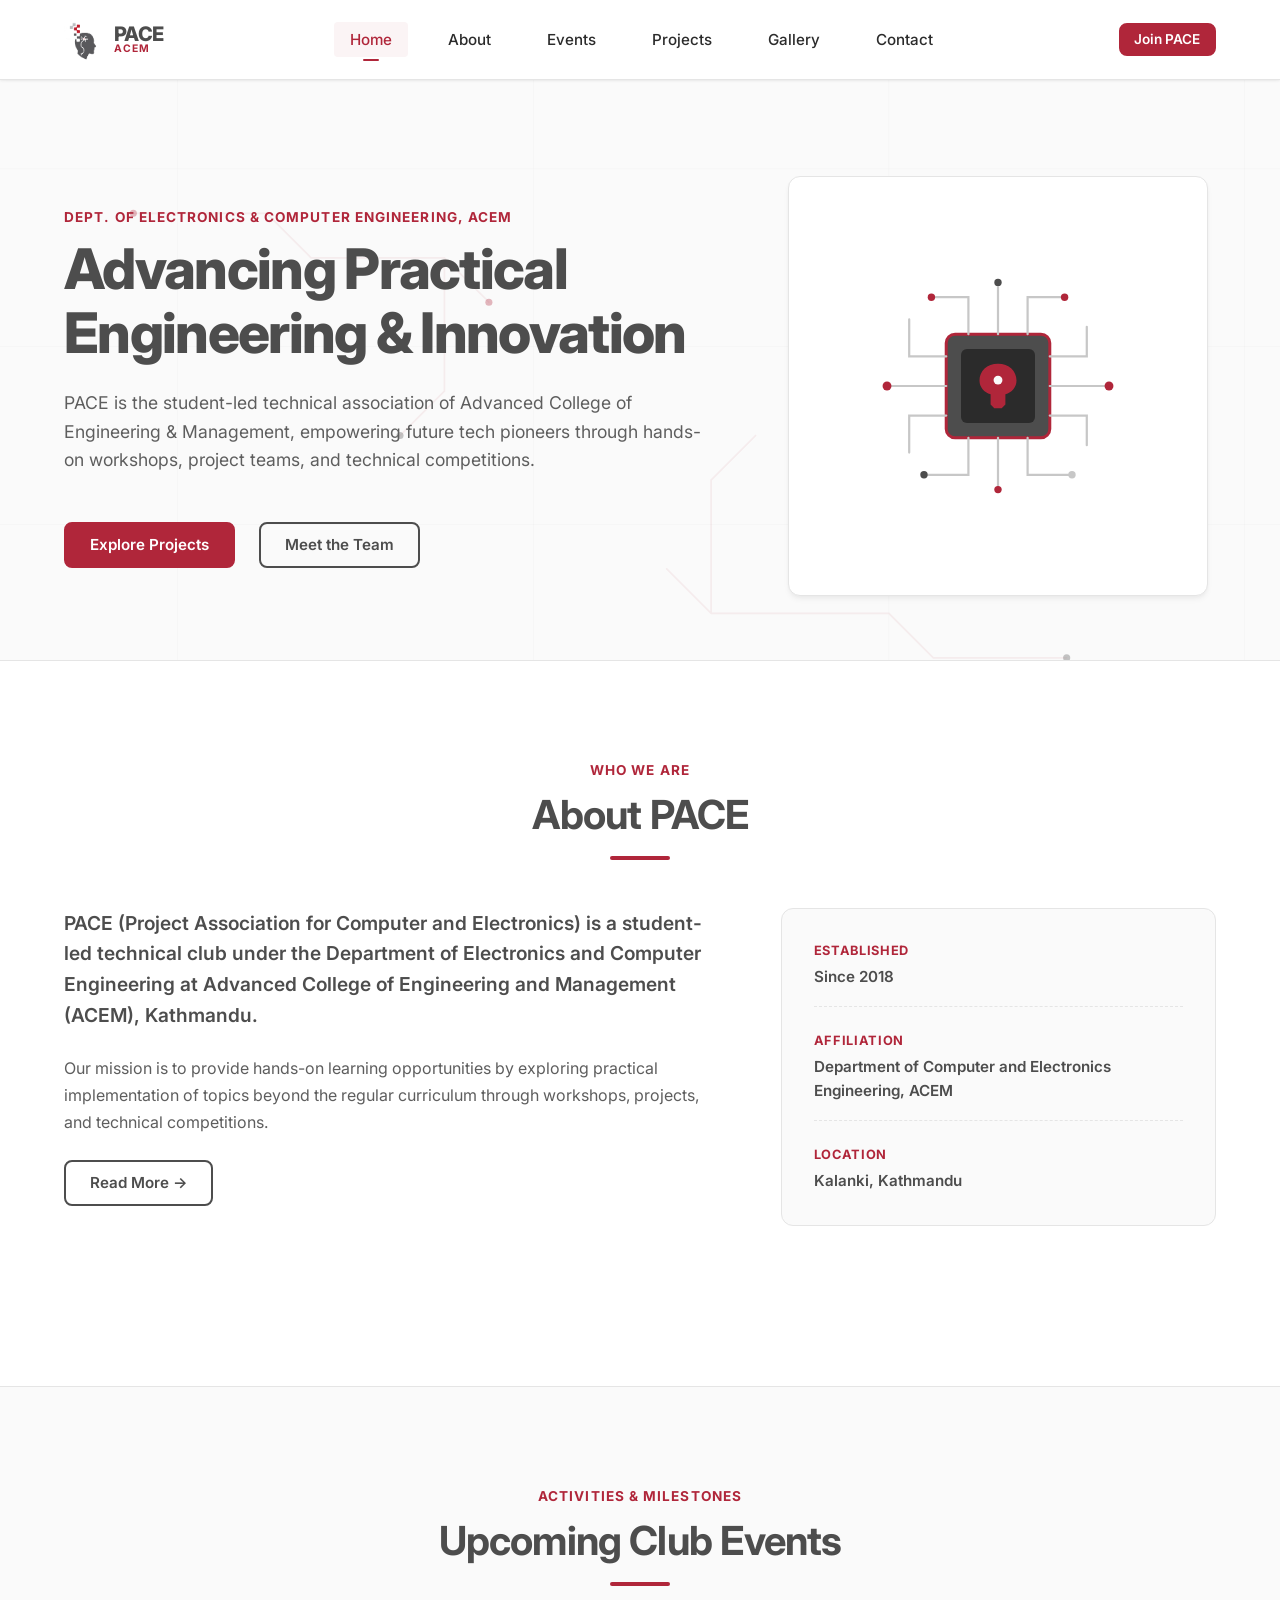
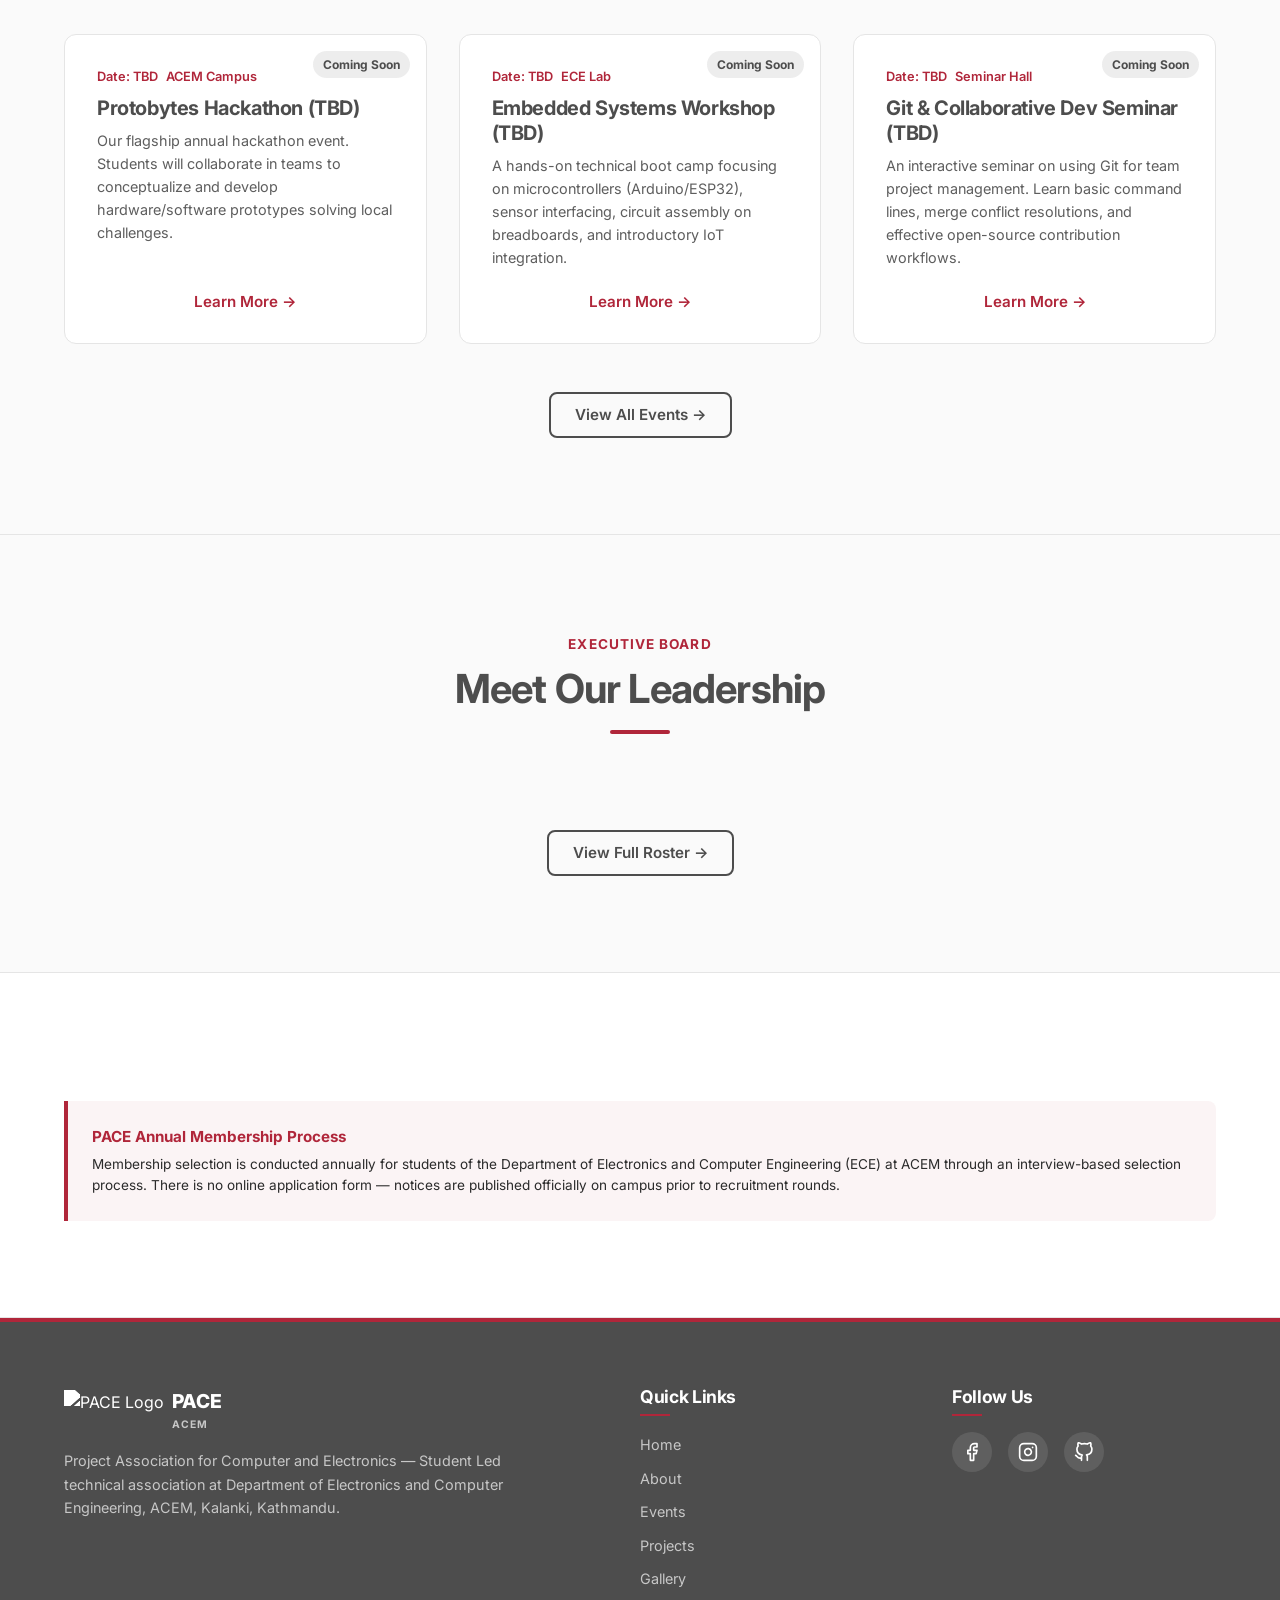
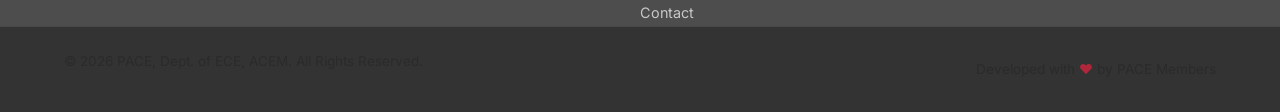
==== commit d8e6188a: "Favicon Added" ====
--- a/index.html
+++ b/index.html
@@ -291,13 +291,13 @@
     <div class="container footer-container">
       <div class="footer-brand-section">
         <a href="index.html" class="footer-logo-wrapper" aria-label="PACE Home">
-          <img src="assets/logos/paceofficallogo.png" alt="PACE Logo" class="footer-logo">
+          <img src="assets/logos/paceofficiallogo.png" alt="PACE Logo" class="footer-logo">
           <div class="footer-logo-text">
             <span class="footer-logo-title">PACE</span>
             <span class="footer-logo-subtitle">ACEM</span>
           </div>
         </a>
-        <p class="footer-desc">Project Association for Computer and Electronics — student-led technical association at
+        <p class="footer-desc">Project Association for Computer and Electronics — Student Led technical association at
           Department of Electronics and Computer Engineering, ACEM, Kalanki, Kathmandu.</p>
       </div>
 
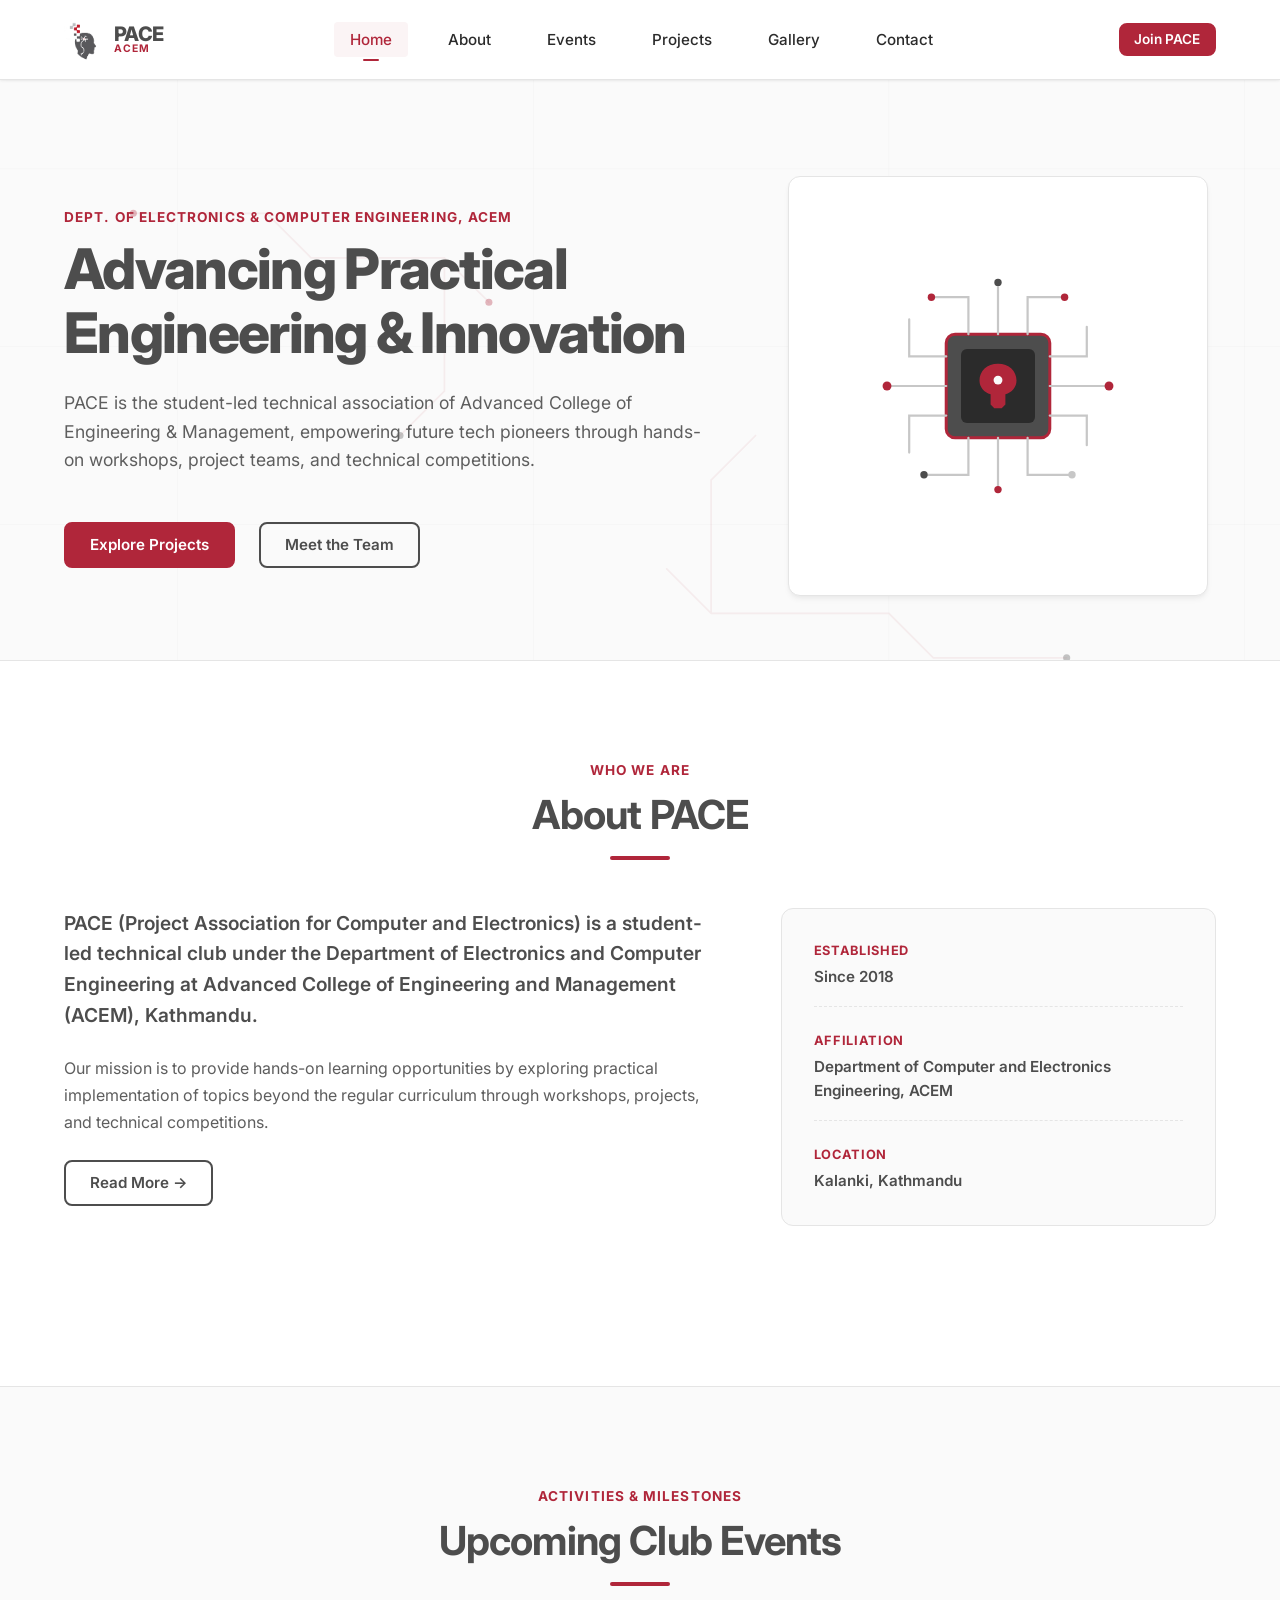
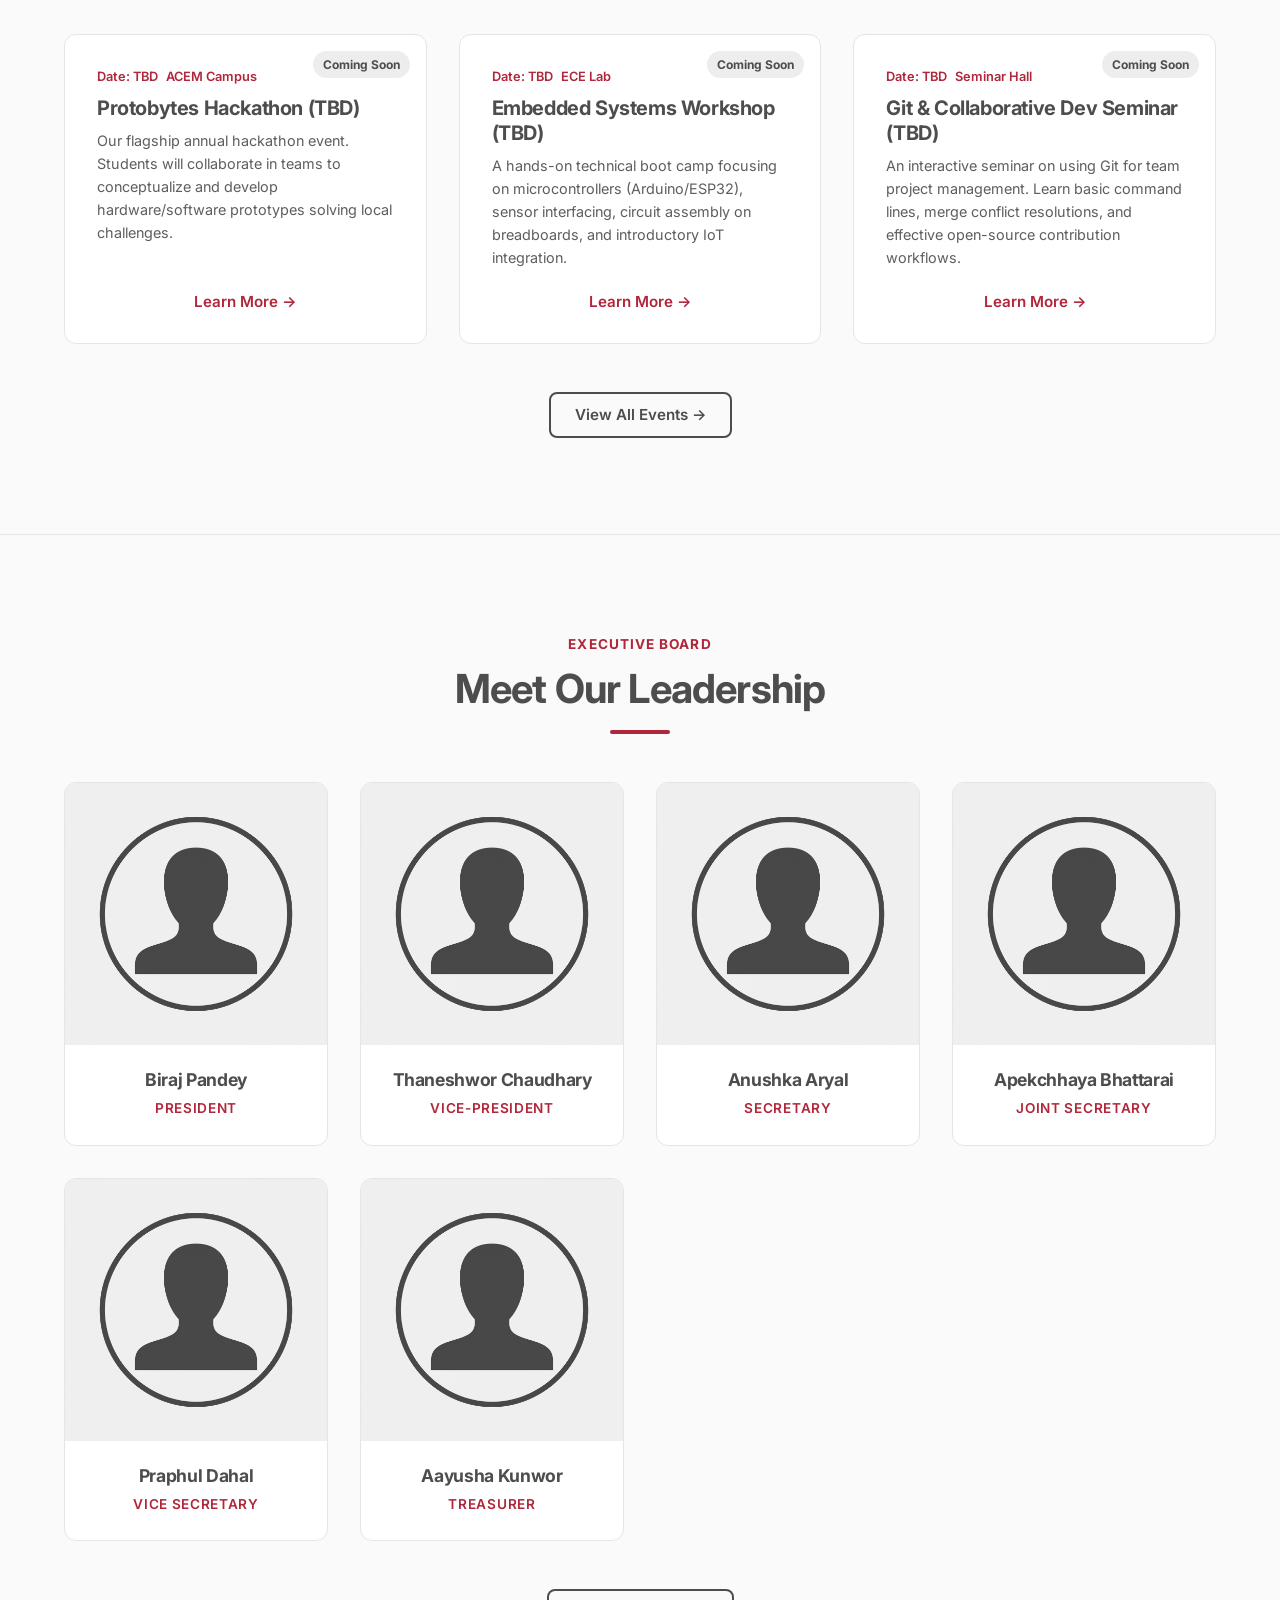
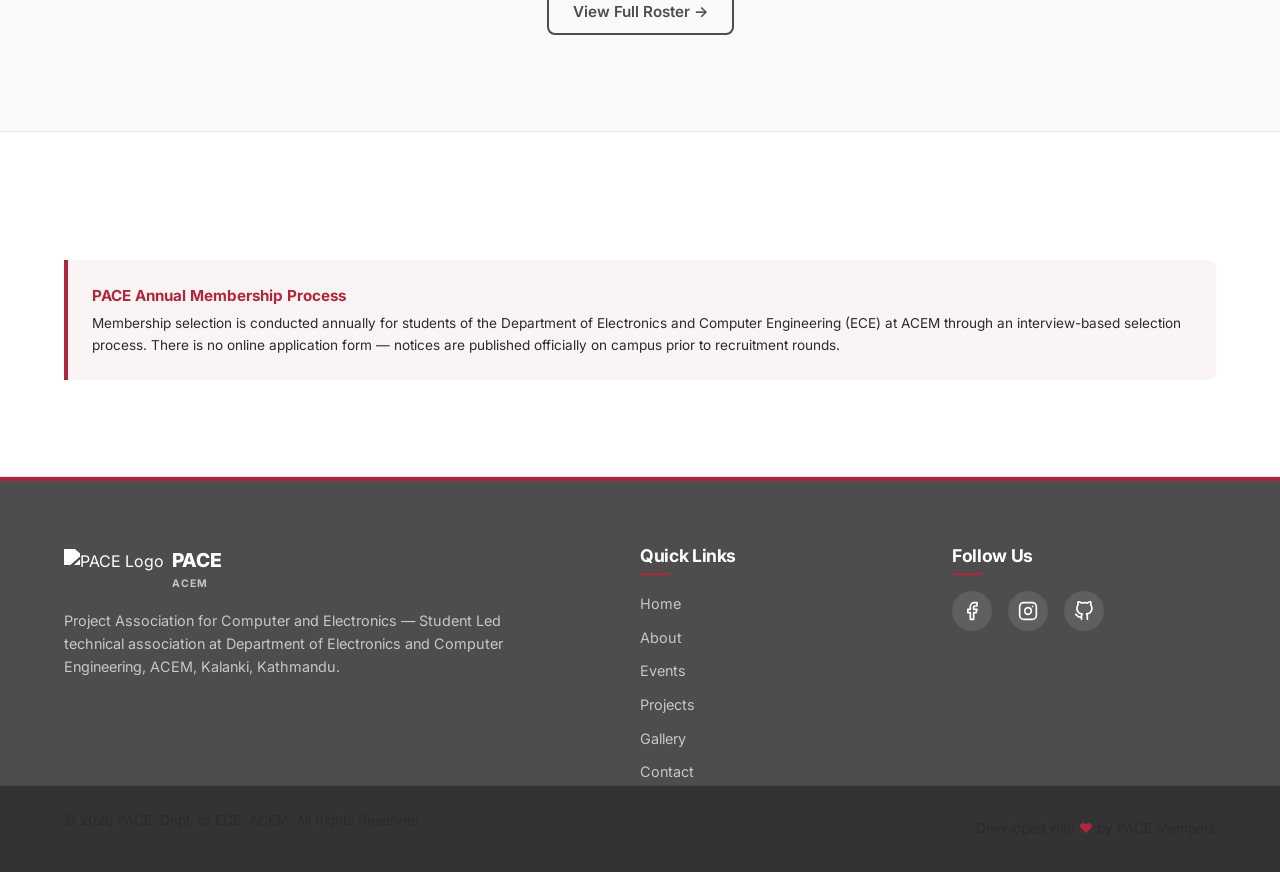
==== commit cfe70c28: "fix: standardize favicon and metadata asset paths" ====
--- a/index.html
+++ b/index.html
@@ -11,7 +11,7 @@
   <meta name="author" content="PACE ACEM">
   <meta property="og:type" content="website">
   <meta property="og:title" content="PACE — Project Association for Computer and Electronics">
-  <meta property="og:image" content="assests/paceofficallogo.png ">
+  <meta property="og:image" content="assets/logos/paceofficallogo.png">
   <meta property="og:description"
     content="Empowering future engineers through innovation and practical learning at ACEM, Kathmandu.">
   <meta property="og:url" content="https://acem.edu.np">
